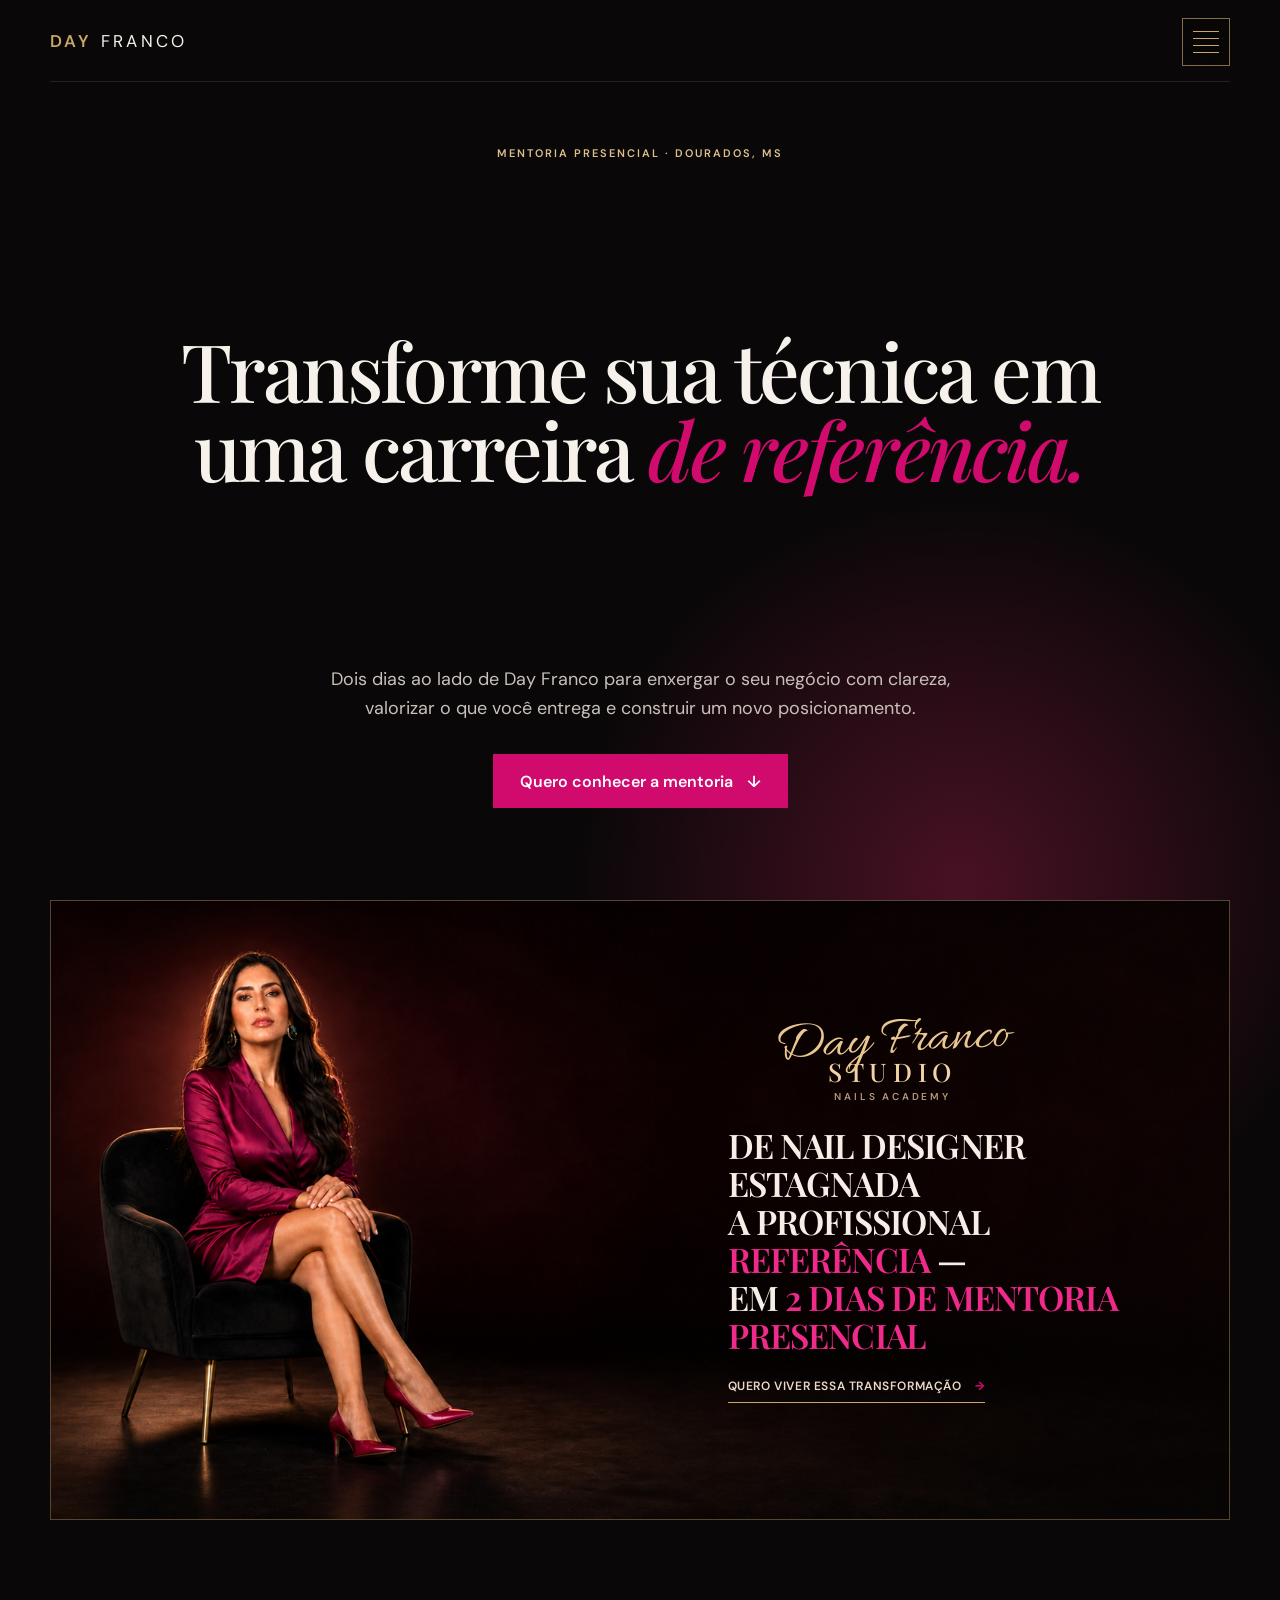
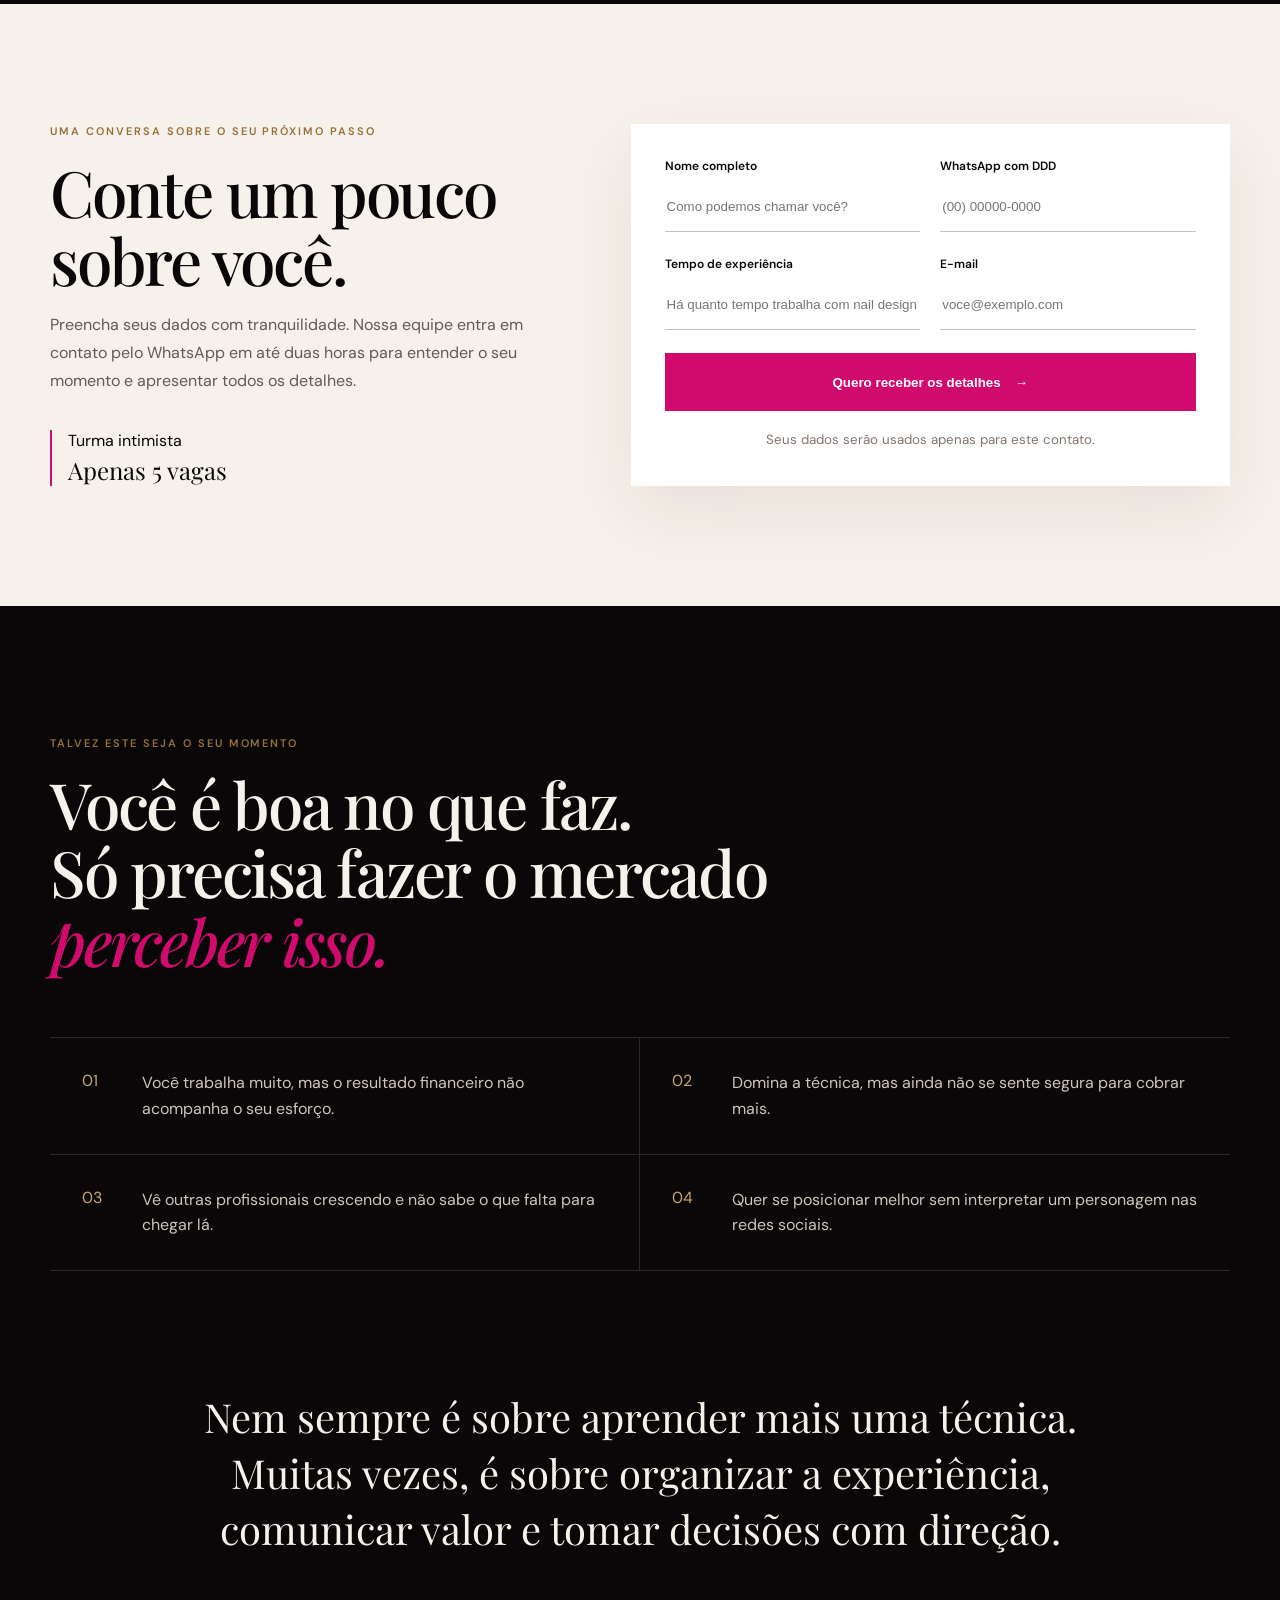
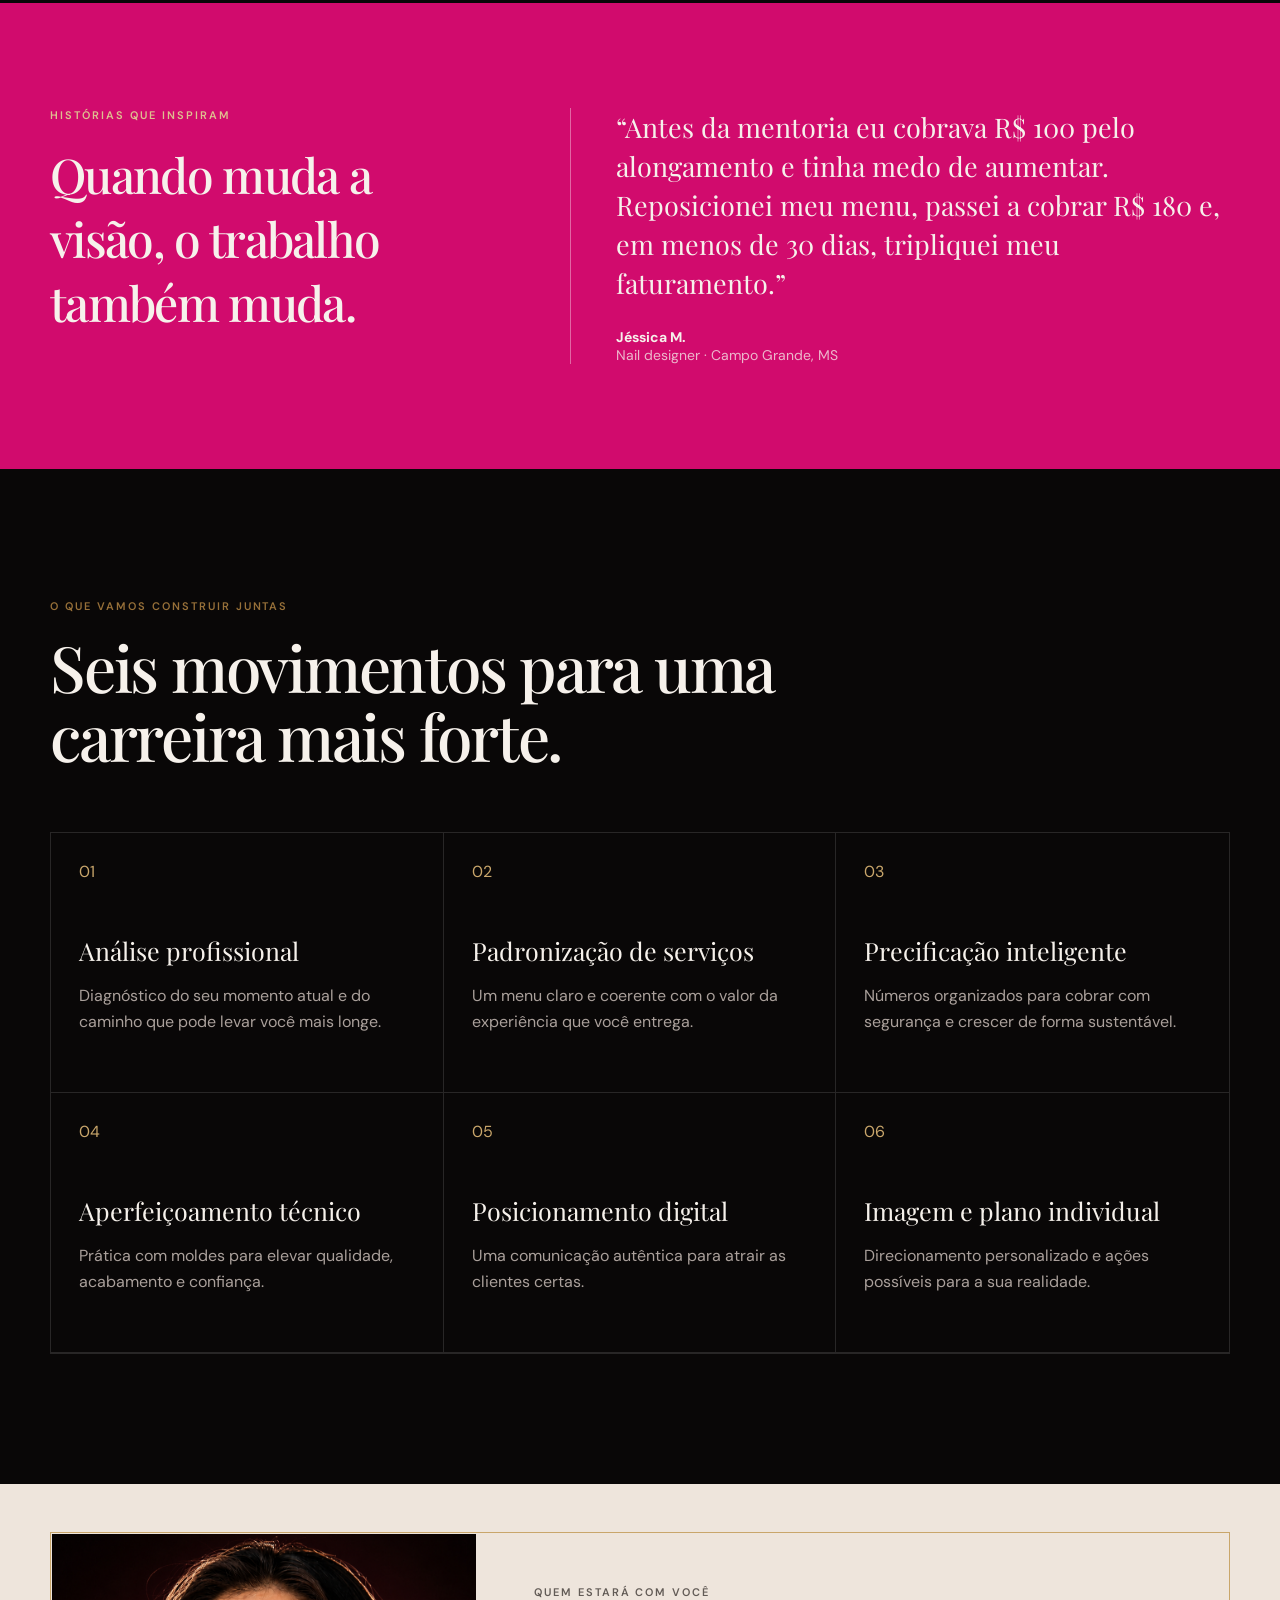
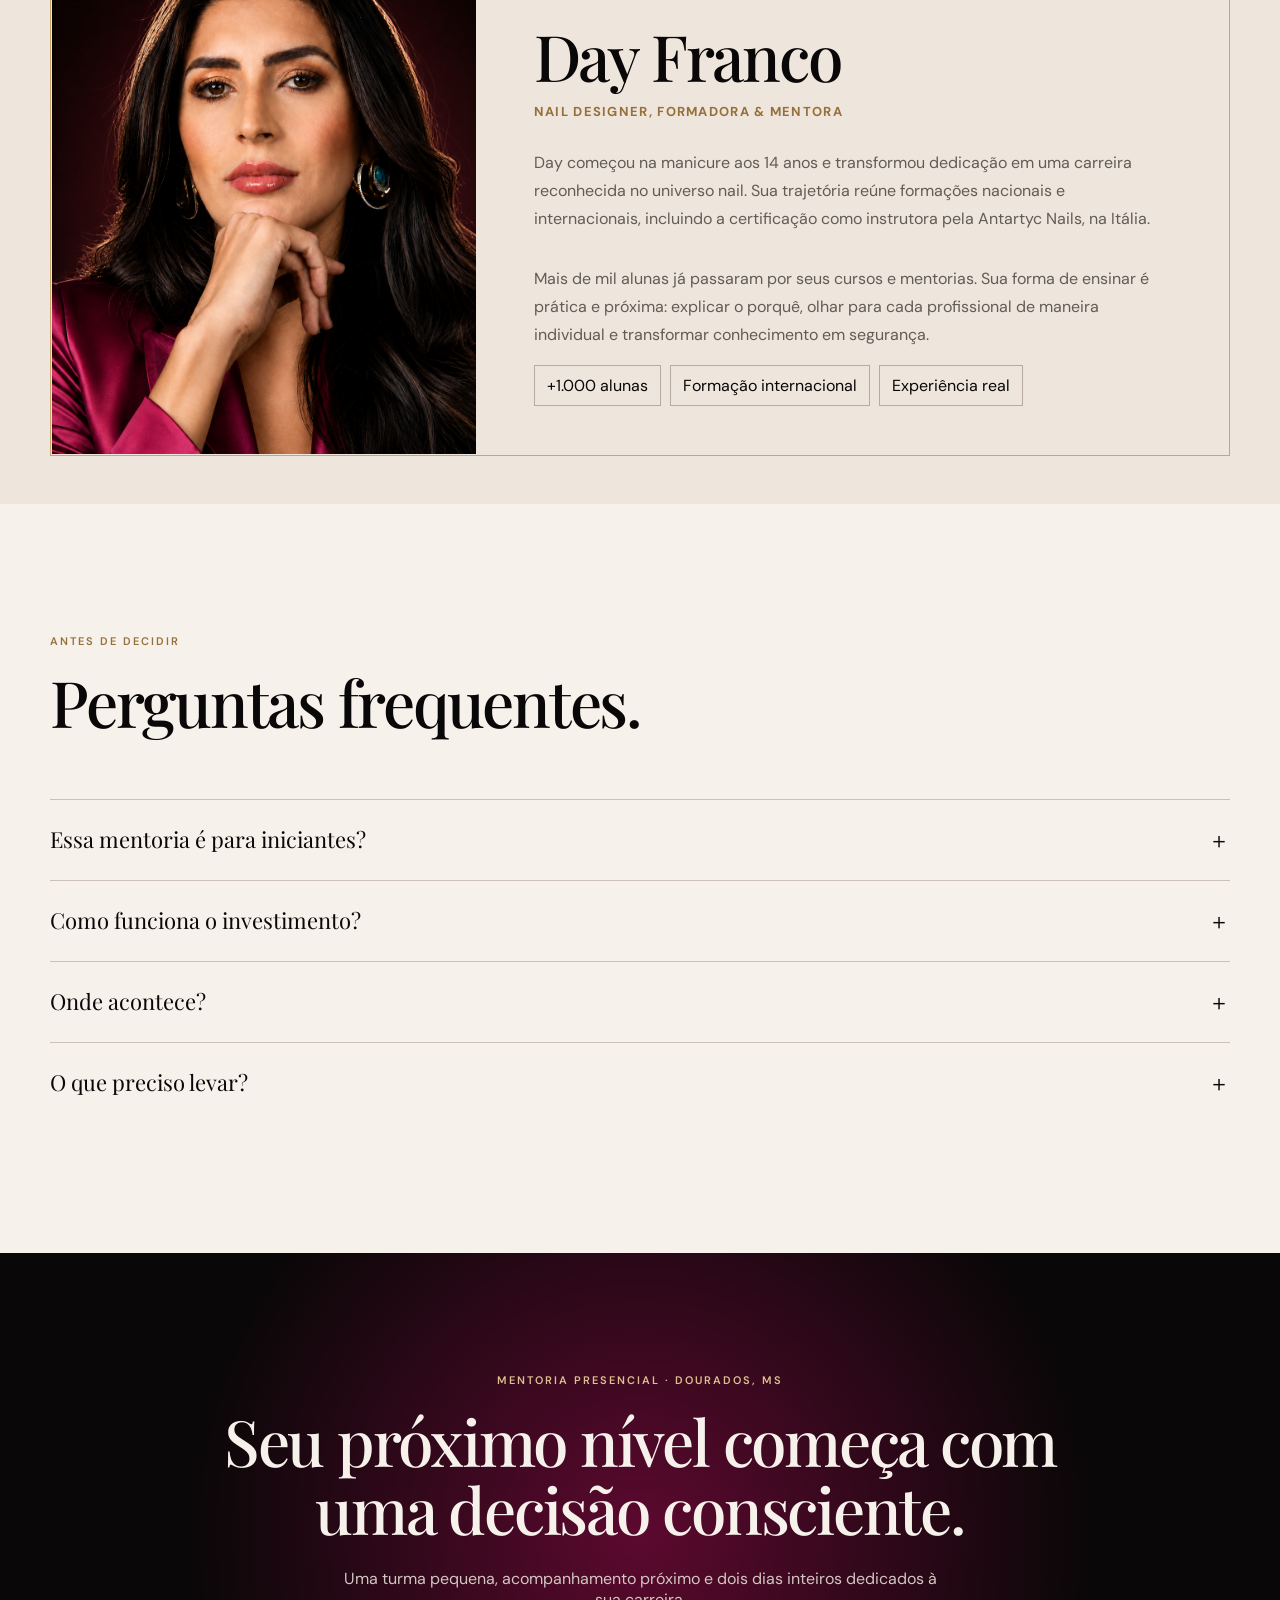
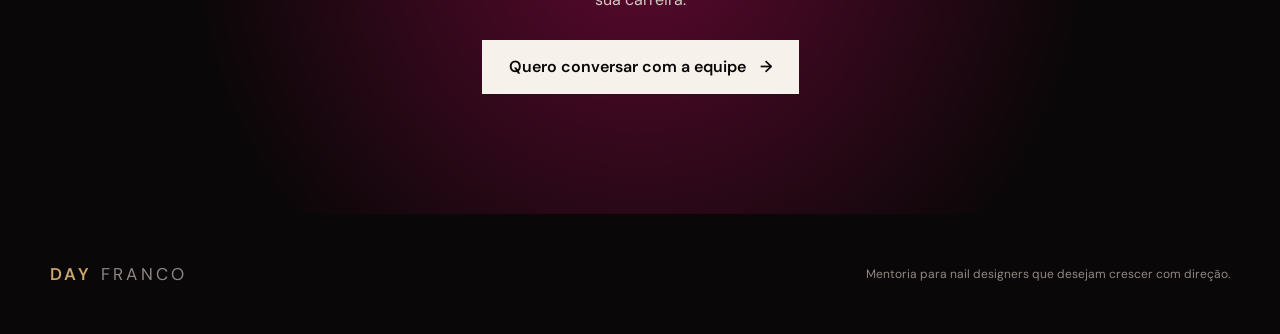
==== dayfranco/index.html @ e40e0923 "fix: load campaign portrait without image flash" ====
<!doctype html><html lang="pt-BR"><head><meta charset="utf-8"><meta name="viewport" content="width=device-width,initial-scale=1"><title>Mentoria Day Franco — Nail Designer de Referência</title><meta name="description" content="Mentoria presencial para nail designers que desejam transformar técnica em posicionamento, valor e crescimento."><link rel="preload" as="image" href="/dayfranco/hero-seated-day-franco-v2.png"><link rel="stylesheet" href="/dayfranco/styles.css"><link rel="stylesheet" href="/dayfranco/mentor-frame.css"><link rel="stylesheet" href="/dayfranco/menu.css"><link rel="stylesheet" href="/dayfranco/campaign-hero.css"><script defer src="/dayfranco/campaign-hero.js"></script><script defer src="/dayfranco/menu.js"></script></head><body><main>
<section class="hero" id="inicio"><nav class="nav shell"><a class="brand" href="#inicio"><span>DAY</span> FRANCO</a><a href="#mentoria">A mentoria</a></nav><div class="heroCopy shell"><p class="eyebrow">Mentoria presencial · Dourados, MS</p><h1>Transforme sua técnica em uma carreira <em>de referência.</em></h1><p class="lead">Dois dias ao lado de Day Franco para enxergar o seu negócio com clareza, valorizar o que você entrega e construir um novo posicionamento.</p><a class="button" href="#inscricao">Quero conhecer a mentoria <span>↓</span></a></div><figure class="heroPhoto shell"><img src="/dayfranco/hero-seated-day-franco-v2.png" alt="Day Franco sentada em uma poltrona, com pernas cruzadas e mãos sobre o joelho"><figcaption><strong>Day Franco</strong><span>Nail Designer · Formadora · Mentora</span></figcaption></figure></section>
<section class="application" id="inscricao"><div class="shell applicationGrid"><div><p class="eyebrow left gold">Uma conversa sobre o seu próximo passo</p><h2>Conte um pouco sobre você.</h2><p>Preencha seus dados com tranquilidade. Nossa equipe entra em contato pelo WhatsApp em até duas horas para entender o seu momento e apresentar todos os detalhes.</p><aside><span>Turma intimista</span><strong>Apenas 5 vagas</strong></aside></div><form><label>Nome completo<input name="nome" placeholder="Como podemos chamar você?"></label><label>WhatsApp com DDD<input name="telefone" placeholder="(00) 00000-0000"></label><label>Tempo de experiência<input name="experiencia" placeholder="Há quanto tempo trabalha com nail design?"></label><label>E-mail<input type="email" name="email" placeholder="voce@exemplo.com"></label><button class="button" type="button">Quero receber os detalhes <span>→</span></button><small>Seus dados serão usados apenas para este contato.</small></form></div></section>
<section class="recognition shell" id="mentoria"><header class="sectionTitle"><p class="eyebrow left gold">Talvez este seja o seu momento</p><h2>Você é boa no que faz.<br>Só precisa fazer o mercado <em>perceber isso.</em></h2></header><div class="signs"><article><span>01</span><p>Você trabalha muito, mas o resultado financeiro não acompanha o seu esforço.</p></article><article><span>02</span><p>Domina a técnica, mas ainda não se sente segura para cobrar mais.</p></article><article><span>03</span><p>Vê outras profissionais crescendo e não sabe o que falta para chegar lá.</p></article><article><span>04</span><p>Quer se posicionar melhor sem interpretar um personagem nas redes sociais.</p></article></div><p class="statement">Nem sempre é sobre aprender mais uma técnica. Muitas vezes, é sobre organizar a experiência, comunicar valor e tomar decisões com direção.</p></section>
<section class="testimonial"><div class="shell quoteGrid"><header><p class="eyebrow left">Histórias que inspiram</p><h2>Quando muda a visão, o trabalho também muda.</h2></header><blockquote>“Antes da mentoria eu cobrava R$ 100 pelo alongamento e tinha medo de aumentar. Reposicionei meu menu, passei a cobrar R$ 180 e, em menos de 30 dias, tripliquei meu faturamento.”<footer><strong>Jéssica M.</strong><span>Nail designer · Campo Grande, MS</span></footer></blockquote></div></section>
<section class="program shell"><header class="sectionTitle"><p class="eyebrow left gold">O que vamos construir juntas</p><h2>Seis movimentos para uma carreira mais forte.</h2></header><div class="modules"><article><span>01</span><h3>Análise profissional</h3><p>Diagnóstico do seu momento atual e do caminho que pode levar você mais longe.</p></article><article><span>02</span><h3>Padronização de serviços</h3><p>Um menu claro e coerente com o valor da experiência que você entrega.</p></article><article><span>03</span><h3>Precificação inteligente</h3><p>Números organizados para cobrar com segurança e crescer de forma sustentável.</p></article><article><span>04</span><h3>Aperfeiçoamento técnico</h3><p>Prática com moldes para elevar qualidade, acabamento e confiança.</p></article><article><span>05</span><h3>Posicionamento digital</h3><p>Uma comunicação autêntica para atrair as clientes certas.</p></article><article><span>06</span><h3>Imagem e plano individual</h3><p>Direcionamento personalizado e ações possíveis para a sua realidade.</p></article></div></section>
<section class="mentor"><div class="shell mentorGrid"><div class="mentorPhoto"><img src="/dayfranco/DayFranco.png" alt="Retrato de Day Franco"></div><div><p class="eyebrow left gold">Quem estará com você</p><h2>Day Franco</h2><h3>Nail Designer, Formadora &amp; Mentora</h3><p>Day começou na manicure aos 14 anos e transformou dedicação em uma carreira reconhecida no universo nail. Sua trajetória reúne formações nacionais e internacionais, incluindo a certificação como instrutora pela Antartyc Nails, na Itália.</p><p>Mais de mil alunas já passaram por seus cursos e mentorias. Sua forma de ensinar é prática e próxima: explicar o porquê, olhar para cada profissional de maneira individual e transformar conhecimento em segurança.</p><div class="badges"><span>+1.000 alunas</span><span>Formação internacional</span><span>Experiência real</span></div></div></div></section>
<section class="faq shell"><header class="sectionTitle"><p class="eyebrow left gold">Antes de decidir</p><h2>Perguntas frequentes.</h2></header><details><summary>Essa mentoria é para iniciantes?<span>＋</span></summary><p>Foi criada para nail designers que já atuam há pelo menos um ano e desejam evoluir em posicionamento, valor percebido e crescimento.</p></details><details><summary>Como funciona o investimento?<span>＋</span></summary><p>O investimento é de R$ 2.500, com possibilidade de parcelamento em até 6 vezes. Nossa equipe apresenta as opções pelo WhatsApp.</p></details><details><summary>Onde acontece?<span>＋</span></summary><p>A mentoria é 100% presencial, em Dourados, Mato Grosso do Sul. O endereço completo é enviado após a confirmação.</p></details><details><summary>O que preciso levar?<span>＋</span></summary><p>Seu kit de trabalho e disposição para aprender. Os materiais de demonstração e o conteúdo ficam por conta da Day.</p></details></section>
<section class="finalCta"><div class="shell"><p class="eyebrow">Mentoria presencial · Dourados, MS</p><h2>Seu próximo nível começa com uma decisão consciente.</h2><p>Uma turma pequena, acompanhamento próximo e dois dias inteiros dedicados à sua carreira.</p><a class="button light" href="#inscricao">Quero conversar com a equipe <span>→</span></a></div></section><footer class="footer shell"><a class="brand" href="#inicio"><span>DAY</span> FRANCO</a><p>Mentoria para nail designers que desejam crescer com direção.</p></footer>
</main></body></html>
---- dayfranco/styles.css ----
@import url('https://fonts.googleapis.com/css2?family=DM+Sans:wght@300;400;500;600&family=Playfair+Display:ital,wght@0,500;0,600;1,500&display=swap');
:root{--ink:#090707;--paper:#f6f1eb;--cream:#eee5dc;--gold:#c9a66b;--pink:#d10b6d}*{box-sizing:border-box}html{scroll-behavior:smooth}body{margin:0;background:var(--ink);color:var(--paper);font-family:'DM Sans',sans-serif}a{color:inherit;text-decoration:none}.shell{width:min(1180px,calc(100% - 48px));margin:auto}.nav{height:82px;display:flex;align-items:center;justify-content:space-between;border-bottom:1px solid #ffffff1c;font-size:13px}.brand{font-size:17px;letter-spacing:.19em}.brand span{color:var(--gold);font-weight:600}.hero{min-height:100vh;background:radial-gradient(circle at 75% 55%,#481124,transparent 30%),var(--ink);overflow:hidden}.heroCopy{padding:80px 0 48px;text-align:center}.eyebrow{margin:0 0 20px;color:#dec08f;text-align:center;font-size:11px;font-weight:600;letter-spacing:.18em;text-transform:uppercase}.left{text-align:left}.gold{color:#977039}h1,h2{font-family:'Playfair Display',serif;font-weight:500;letter-spacing:-.035em;margin:0}h1{font-size:clamp(48px,6.3vw,86px);line-height:.98;max-width:1000px;margin:auto}h1 em,h2 em{color:var(--pink)}.lead{max-width:680px;margin:26px auto 30px;color:#c9c0bb;font-size:18px;line-height:1.65}.button{display:inline-flex;align-items:center;justify-content:center;gap:14px;min-height:54px;padding:0 27px;border:0;background:var(--pink);color:#fff;font-weight:600;cursor:pointer}.heroPhoto{height:min(64vw,740px);max-height:calc(100vh - 100px);min-height:520px;position:relative;overflow:hidden;border:1px solid #c9a66b66}.heroPhoto:after{content:'';position:absolute;inset:0;background:linear-gradient(transparent 65%,#090707d9)}.heroPhoto img{width:100%;height:100%;object-fit:cover;object-position:center 25%}.heroPhoto figcaption{position:absolute;z-index:1;left:34px;bottom:28px;display:flex;flex-direction:column}.heroPhoto strong{font-family:'Playfair Display';font-size:26px}.heroPhoto span{color:#d3c9c3;font-size:13px;margin-top:4px}.application{padding:120px 0;background:var(--paper);color:var(--ink)}.applicationGrid{display:grid;grid-template-columns:.9fr 1.1fr;gap:90px}.application h2,.sectionTitle h2,.mentor h2,.finalCta h2{font-size:clamp(40px,5vw,68px);line-height:1.07}.applicationGrid>div>p:not(.eyebrow),.mentorGrid>div>p{color:#625b56;line-height:1.75}.application aside{margin-top:35px;border-left:2px solid var(--pink);padding-left:16px;display:flex;flex-direction:column}.application aside strong{font:24px 'Playfair Display';margin-top:3px}.application form{background:#fff;padding:34px;display:grid;grid-template-columns:1fr 1fr;gap:20px;box-shadow:0 25px 70px #4b2c1514}.application label{font-size:12px;font-weight:600;display:flex;flex-direction:column;gap:8px}.application input{height:50px;border:0;border-bottom:1px solid #c9beb5;outline:0}.application form .button,.application form small{grid-column:1/-1}.application form small{text-align:center;color:#80756e}.recognition,.program,.faq{padding:130px 0}.sectionTitle{max-width:900px;margin-bottom:62px}.signs{display:grid;grid-template-columns:1fr 1fr;border-top:1px solid #ffffff22}.signs article{display:grid;grid-template-columns:45px 1fr;gap:15px;padding:32px;border-bottom:1px solid #ffffff22}.signs article:nth-child(odd){border-right:1px solid #ffffff22}.signs span{color:var(--gold)}.signs p{margin:0;color:#cfc5bf;line-height:1.6}.statement{max-width:920px;margin:75px auto 0;text-align:center;font:clamp(24px,3.4vw,40px)/1.4 'Playfair Display'}.testimonial{padding:105px 0;background:var(--pink)}.quoteGrid{display:grid;grid-template-columns:.8fr 1.2fr;gap:80px}.quoteGrid h2{font-size:48px}.quoteGrid blockquote{margin:0;padding-left:45px;border-left:1px solid #ffffff60;font:27px/1.45 'Playfair Display'}.quoteGrid footer{display:flex;flex-direction:column;margin-top:25px;font:14px 'DM Sans'}.quoteGrid footer span{opacity:.75}.modules{display:grid;grid-template-columns:repeat(3,1fr);border:1px solid #ffffff20}.modules article{min-height:260px;padding:28px;border-right:1px solid #ffffff20;border-bottom:1px solid #ffffff20}.modules article:nth-child(3n){border-right:0}.modules span{color:var(--gold)}.modules h3{margin:52px 0 12px;font:25px 'Playfair Display'}.modules p{color:#aaa09b;line-height:1.6}.mentor{padding:120px 0;background:var(--cream);color:var(--ink)}.mentorGrid{display:grid;grid-template-columns:.8fr 1.2fr;gap:90px;align-items:center}.mentorPhoto{height:680px;overflow:hidden}.mentorPhoto img{width:100%;height:100%;object-fit:cover;object-position:center 25%}.mentor h3{color:#95703b;text-transform:uppercase;font-size:13px;letter-spacing:.1em}.badges{display:flex;flex-wrap:wrap;gap:9px}.badges span{padding:9px 12px;border:1px solid #b6aaa2}.faq{background:var(--paper);color:var(--ink);max-width:none;width:100%;padding-left:max(24px,calc((100% - 1180px)/2));padding-right:max(24px,calc((100% - 1180px)/2))}.faq details{border-top:1px solid #ccc1b8}.faq summary{padding:24px 0;display:flex;justify-content:space-between;cursor:pointer;list-style:none;font:22px 'Playfair Display'}.faq details p{max-width:750px;color:#625b56;line-height:1.7}.finalCta{padding:120px 0;text-align:center;background:radial-gradient(circle,#5c092f 0,transparent 65%)}.finalCta h2{max-width:850px;margin:auto}.finalCta>div>p:not(.eyebrow){max-width:620px;margin:24px auto 30px;color:#d2c7c1}.light{background:var(--paper);color:var(--ink)}.footer{min-height:120px;display:flex;align-items:center;justify-content:space-between;color:#918782;font-size:12px}
@media(max-width:800px){.shell{width:calc(100% - 30px)}.nav{height:66px}.heroCopy{padding:62px 0 36px}.lead{font-size:16px}.heroPhoto{height:62vh;min-height:430px;max-height:620px}.heroPhoto img{object-position:50% 22%}.application,.recognition,.program,.mentor,.faq{padding:82px 0}.applicationGrid,.quoteGrid,.mentorGrid{grid-template-columns:1fr;gap:48px}.application form{grid-template-columns:1fr;padding:23px}.signs{grid-template-columns:1fr}.signs article:nth-child(odd){border-right:0}.modules{grid-template-columns:1fr}.modules article{border-right:0;min-height:220px}.testimonial{padding:78px 0}.quoteGrid blockquote{padding-left:24px}.mentorPhoto{height:560px}.footer{padding:35px 0;gap:18px;flex-direction:column;text-align:center}}
---- dayfranco/mentor-frame.css ----
.mentor {
  padding: 48px 0;
}

.mentorGrid {
  grid-template-columns: .72fr 1.28fr;
  gap: 0;
  align-items: stretch;
  border: 1px solid var(--gold);
  padding: 1px 0 1px 1px;
}

.mentorGrid > div:last-child {
  display: flex;
  flex-direction: column;
  justify-content: center;
  padding: 46px 58px;
}

.mentorPhoto {
  height: min(520px, calc(100vh - 120px));
  min-height: 460px;
}

@media (max-width: 800px) {
  .mentor {
    padding: 70px 0;
  }

  .mentorGrid {
    grid-template-columns: 1fr;
    gap: 0;
  }

  .mentorGrid > div:last-child {
    padding: 42px 24px;
  }

  .mentorPhoto {
    height: 480px;
    min-height: 0;
  }
}
---- dayfranco/menu.css ----
.nav > a:last-child {
  display: none;
}

.dayMenuButton {
  position: fixed;
  top: 18px;
  right: max(24px, calc((100vw - 1180px) / 2));
  z-index: 1002;
  width: 48px;
  height: 48px;
  padding: 12px 10px;
  display: flex;
  flex-direction: column;
  justify-content: space-between;
  border: 1px solid rgba(201, 166, 107, .65);
  background: rgba(9, 7, 7, .84);
  backdrop-filter: blur(14px);
  cursor: pointer;
}

.dayMenuButton span {
  display: block;
  width: 100%;
  height: 1px;
  background: var(--gold);
  transition: transform .35s ease, opacity .25s ease, width .35s ease;
}

.dayMenuButton[aria-expanded="true"] span:nth-child(1) { transform: translateY(11px) rotate(45deg); }
.dayMenuButton[aria-expanded="true"] span:nth-child(2),
.dayMenuButton[aria-expanded="true"] span:nth-child(3) { opacity: 0; }
.dayMenuButton[aria-expanded="true"] span:nth-child(4) { transform: translateY(-11px) rotate(-45deg); }

.dayMenu {
  position: fixed;
  inset: 0;
  z-index: 1001;
  display: grid;
  grid-template-columns: minmax(280px, .8fr) 1.2fr;
  background: rgba(9, 7, 7, .97);
  color: var(--paper);
  opacity: 0;
  visibility: hidden;
  pointer-events: none;
  transition: opacity .35s ease, visibility .35s ease;
}

.dayMenu.open {
  opacity: 1;
  visibility: visible;
  pointer-events: auto;
}

.dayMenuIntro {
  padding: clamp(90px, 12vh, 150px) 8vw;
  border-right: 1px solid rgba(201, 166, 107, .25);
  display: flex;
  flex-direction: column;
  justify-content: center;
  background: radial-gradient(circle at 30% 70%, rgba(209, 11, 109, .2), transparent 55%);
}

.dayMenuIntro small {
  color: var(--gold);
  letter-spacing: .18em;
  text-transform: uppercase;
}

.dayMenuIntro strong {
  margin-top: 18px;
  font: clamp(36px, 5vw, 70px)/1 'Playfair Display', serif;
  font-weight: 500;
}

.dayMenuLinks {
  margin: 0;
  padding: clamp(92px, 13vh, 150px) 8vw;
  list-style: none;
  display: flex;
  flex-direction: column;
  justify-content: center;
}

.dayMenuLinks a {
  display: grid;
  grid-template-columns: 42px 1fr auto;
  align-items: center;
  gap: 18px;
  padding: 14px 0;
  border-bottom: 1px solid rgba(255, 255, 255, .1);
  color: rgba(246, 241, 235, .7);
  font: clamp(22px, 3vw, 38px) 'Playfair Display', serif;
  transition: color .2s ease, padding-left .2s ease;
}

.dayMenuLinks a:hover,
.dayMenuLinks a:focus-visible { color: white; padding-left: 8px; outline: none; }
.dayMenuLinks small { color: var(--gold); font: 11px 'DM Sans', sans-serif; }
.dayMenuLinks i { color: var(--pink); font: 20px 'DM Sans', sans-serif; }

body.menuOpen { overflow: hidden; }
.hero, .campaignHero, .application, .recognition, .testimonial, .program, .mentor, .faq, .finalCta { scroll-margin-top: 0; }
.recognition .statement { scroll-margin-top: 36px; }

@media (max-height: 760px) and (min-width: 801px) {
  .dayMenuIntro {
    padding: 62px 8vw 28px;
  }

  .dayMenuIntro strong {
    font-size: clamp(38px, 4vw, 54px);
  }

  .dayMenuLinks {
    padding: 64px 8vw 24px;
    justify-content: center;
  }

  .dayMenuLinks a {
    padding: 7px 0;
    font-size: clamp(21px, 2.25vw, 30px);
    line-height: 1.05;
  }
}

@media (max-width: 800px) {
  .dayMenuButton { top: 10px; right: 15px; width: 46px; height: 46px; }
  .dayMenu { grid-template-columns: 1fr; overflow-y: auto; }
  .dayMenuIntro { display: none; }
  .dayMenuLinks { padding: 88px 28px 40px; justify-content: flex-start; }
  .dayMenuLinks a { grid-template-columns: 30px 1fr auto; padding: 15px 0; font-size: 26px; }
}

@media (prefers-reduced-motion: reduce) {
  html { scroll-behavior: auto; }
  .dayMenu, .dayMenuButton span, .dayMenuLinks a { transition: none; }
}
---- dayfranco/campaign-hero.css ----
@import url('https://fonts.googleapis.com/css2?family=Allura&display=swap');

.heroCopy {
  min-height: calc(100svh - 82px);
  padding: 64px 0 92px;
  display: flex;
  flex-direction: column;
  align-items: center;
  justify-content: center;
}

.campaignHero {
  height: min(56vw, calc(100svh - 112px), 620px);
  max-height: none;
  min-height: 500px;
  margin-bottom: 84px;
  background: #0a0506;
}

.campaignHero::after {
  background: linear-gradient(90deg, transparent 0 42%, rgba(9, 7, 7, .05) 55%, rgba(9, 7, 7, .34) 100%);
}

.campaignHero img {
  object-fit: cover;
  object-position: center center;
}

.recognition {
  padding-bottom: 46px;
}

.recognition .statement {
  margin-top: 118px;
}

.campaignHero figcaption {
  inset: 0 0 0 52%;
  padding: clamp(36px, 5vw, 72px);
  display: flex;
  flex-direction: column;
  align-items: flex-start;
  justify-content: center;
  color: var(--paper);
}

.campaignLogo {
  width: min(330px, 100%);
  margin-bottom: 24px;
  display: flex;
  flex-direction: column;
  align-items: center;
  color: #e7bf83;
  line-height: 1;
}

.campaignLogo span {
  margin: 0 0 -8px;
  color: #e9c791;
  font: clamp(42px, 4.3vw, 66px)/.9 'Allura', cursive;
  transform: rotate(-3deg);
}

.campaignLogo strong {
  color: #f0d3a6;
  font: 500 clamp(20px, 2vw, 30px)/1 'Playfair Display', serif;
  letter-spacing: .22em;
}

.campaignLogo small {
  margin-top: 7px;
  color: rgba(238, 210, 166, .72);
  font: 600 10px/1 'DM Sans', sans-serif;
  letter-spacing: .28em;
}

.campaignHero figcaption p {
  margin: 0;
  max-width: 520px;
  color: #f7eee7;
  font: 600 clamp(23px, 2.65vw, 37px)/1.12 'Playfair Display', serif;
  letter-spacing: -.025em;
  text-transform: uppercase;
}

.campaignHero figcaption p em {
  color: #ef2a8a;
  font-style: normal;
}

.campaignHero figcaption > a {
  margin-top: 24px;
  padding-bottom: 8px;
  border-bottom: 1px solid var(--gold);
  color: #ead9cb;
  font-size: 12px;
  font-weight: 600;
  letter-spacing: .05em;
  text-transform: uppercase;
}

.campaignHero figcaption > a b { color: var(--pink); margin-left: 10px; }

@media (max-width: 800px) {
  .heroCopy {
    min-height: calc(100svh - 66px);
    padding: 52px 0 74px;
  }

  .campaignHero {
    height: auto;
    min-height: 760px;
    margin-bottom: 52px;
    display: flex;
    flex-direction: column;
  }

  .campaignHero::after {
    background: linear-gradient(180deg, transparent 0 48%, rgba(9, 7, 7, .2) 58%, #090707 75%);
  }

  .campaignHero img {
    height: 500px;
    flex: 0 0 500px;
    object-fit: cover;
    object-position: 35% center;
  }

  .campaignHero figcaption {
    position: relative;
    inset: auto;
    z-index: 2;
    padding: 32px 24px 42px;
    align-items: center;
    text-align: center;
    background: #090707;
  }

  .campaignLogo { margin-bottom: 25px; }
  .campaignLogo span { font-size: 58px; }
  .campaignLogo strong { font-size: 25px; }
  .campaignHero figcaption p { font-size: clamp(24px, 8vw, 34px); }
  .campaignHero figcaption > a { margin-top: 28px; }

  .recognition {
    padding-bottom: 42px;
  }

  .recognition .statement {
    margin-top: 72px;
  }
}
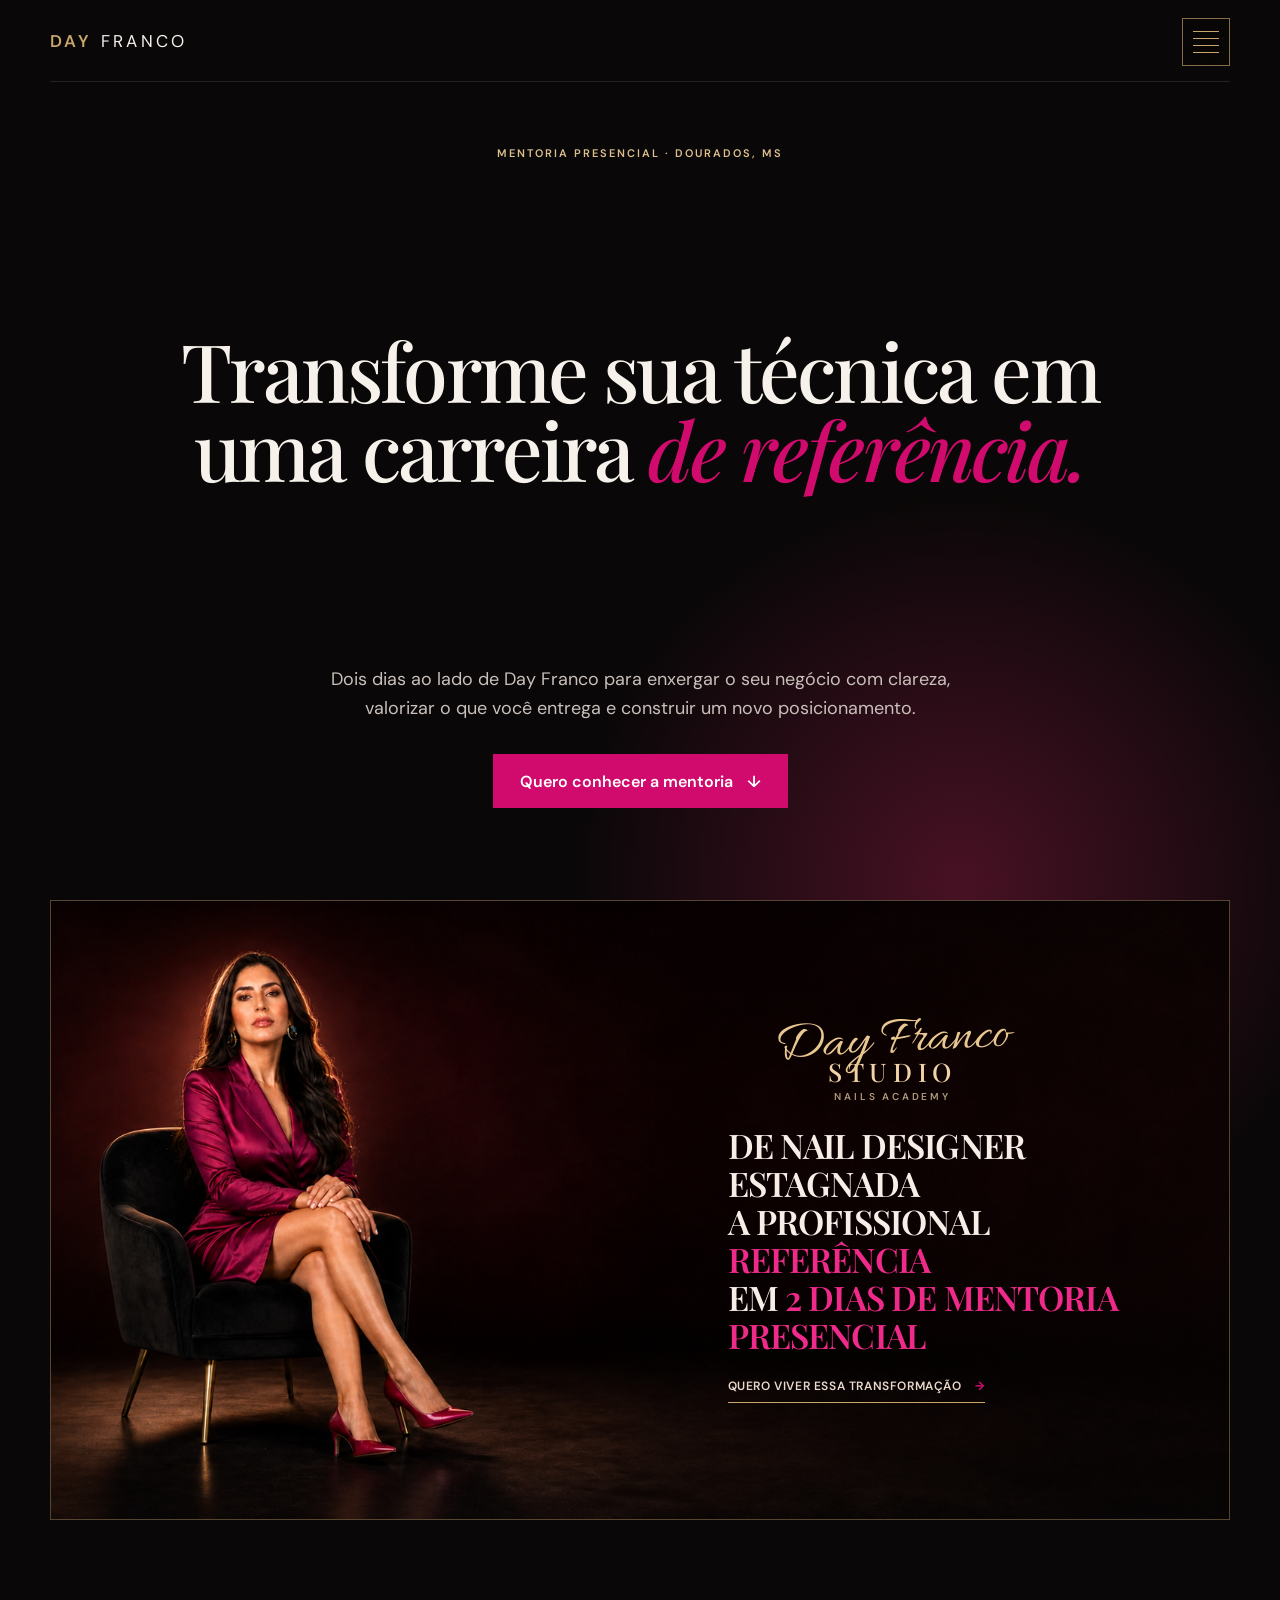
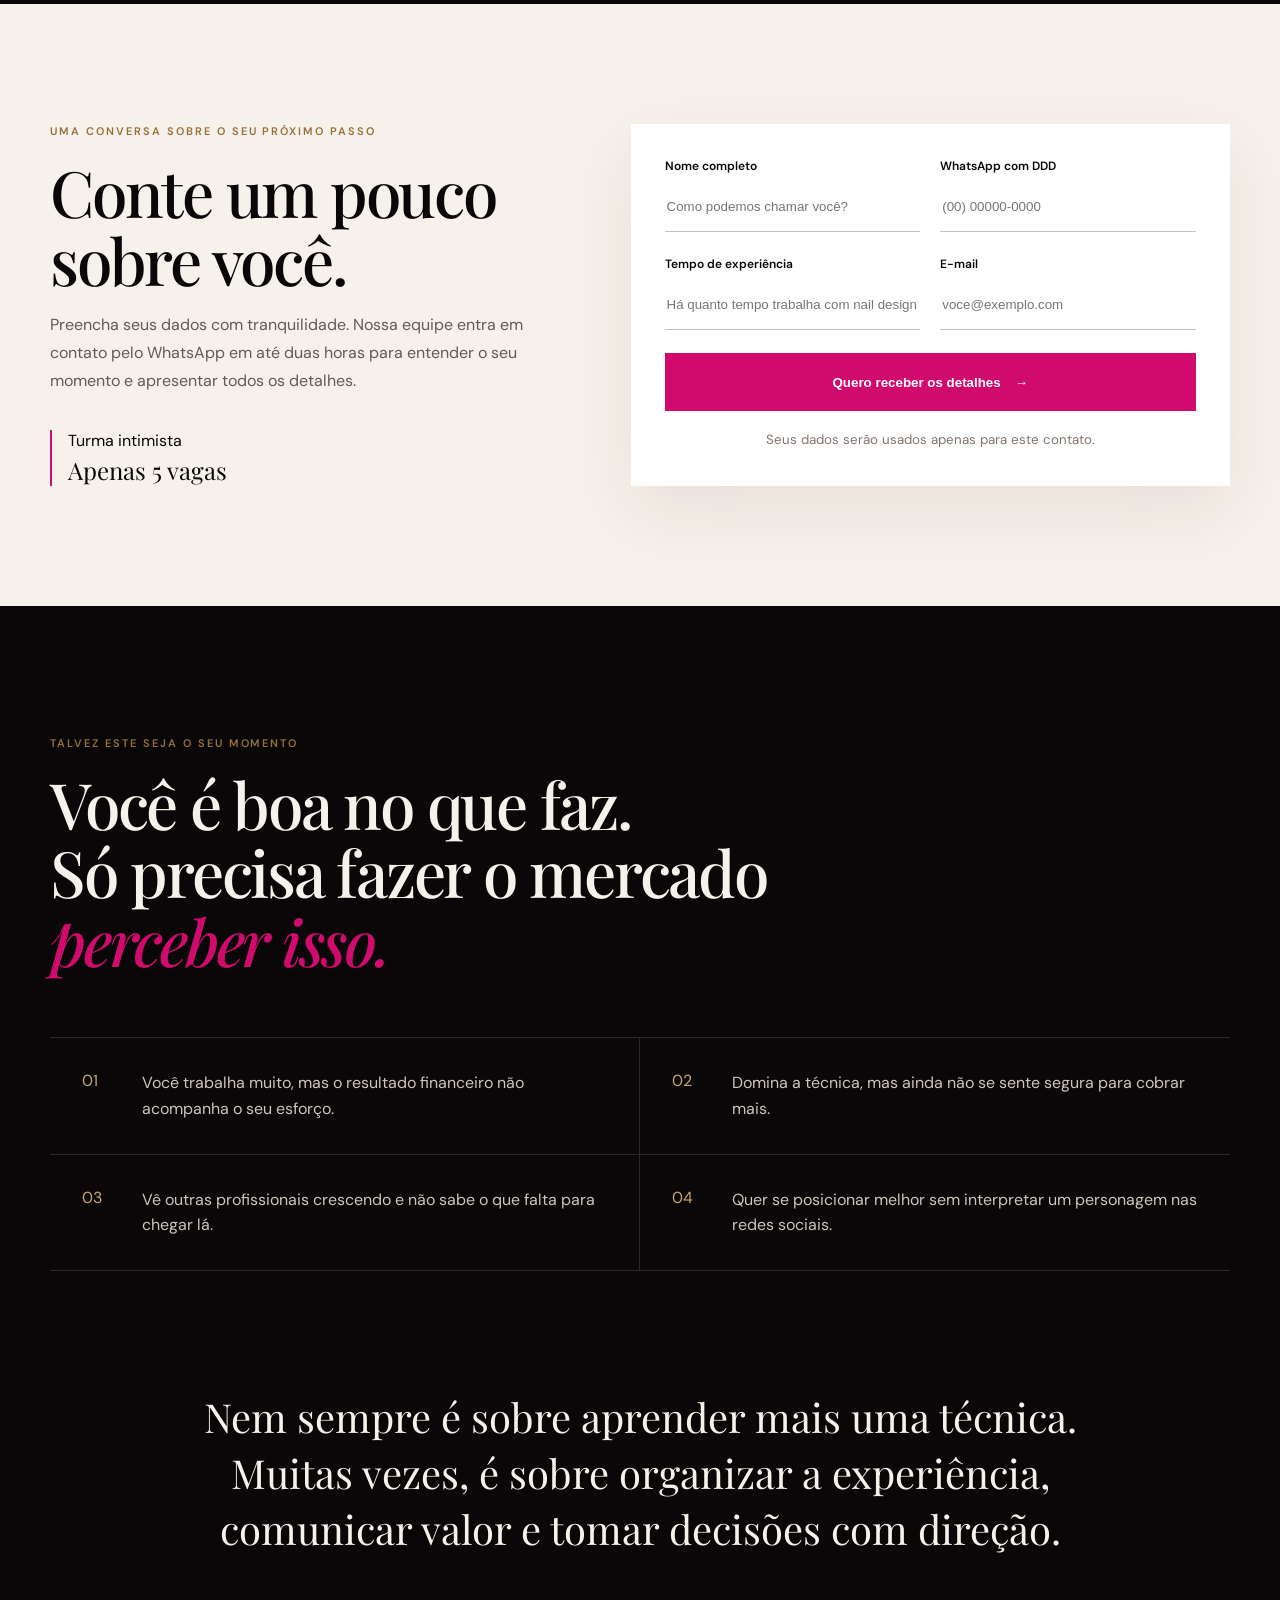
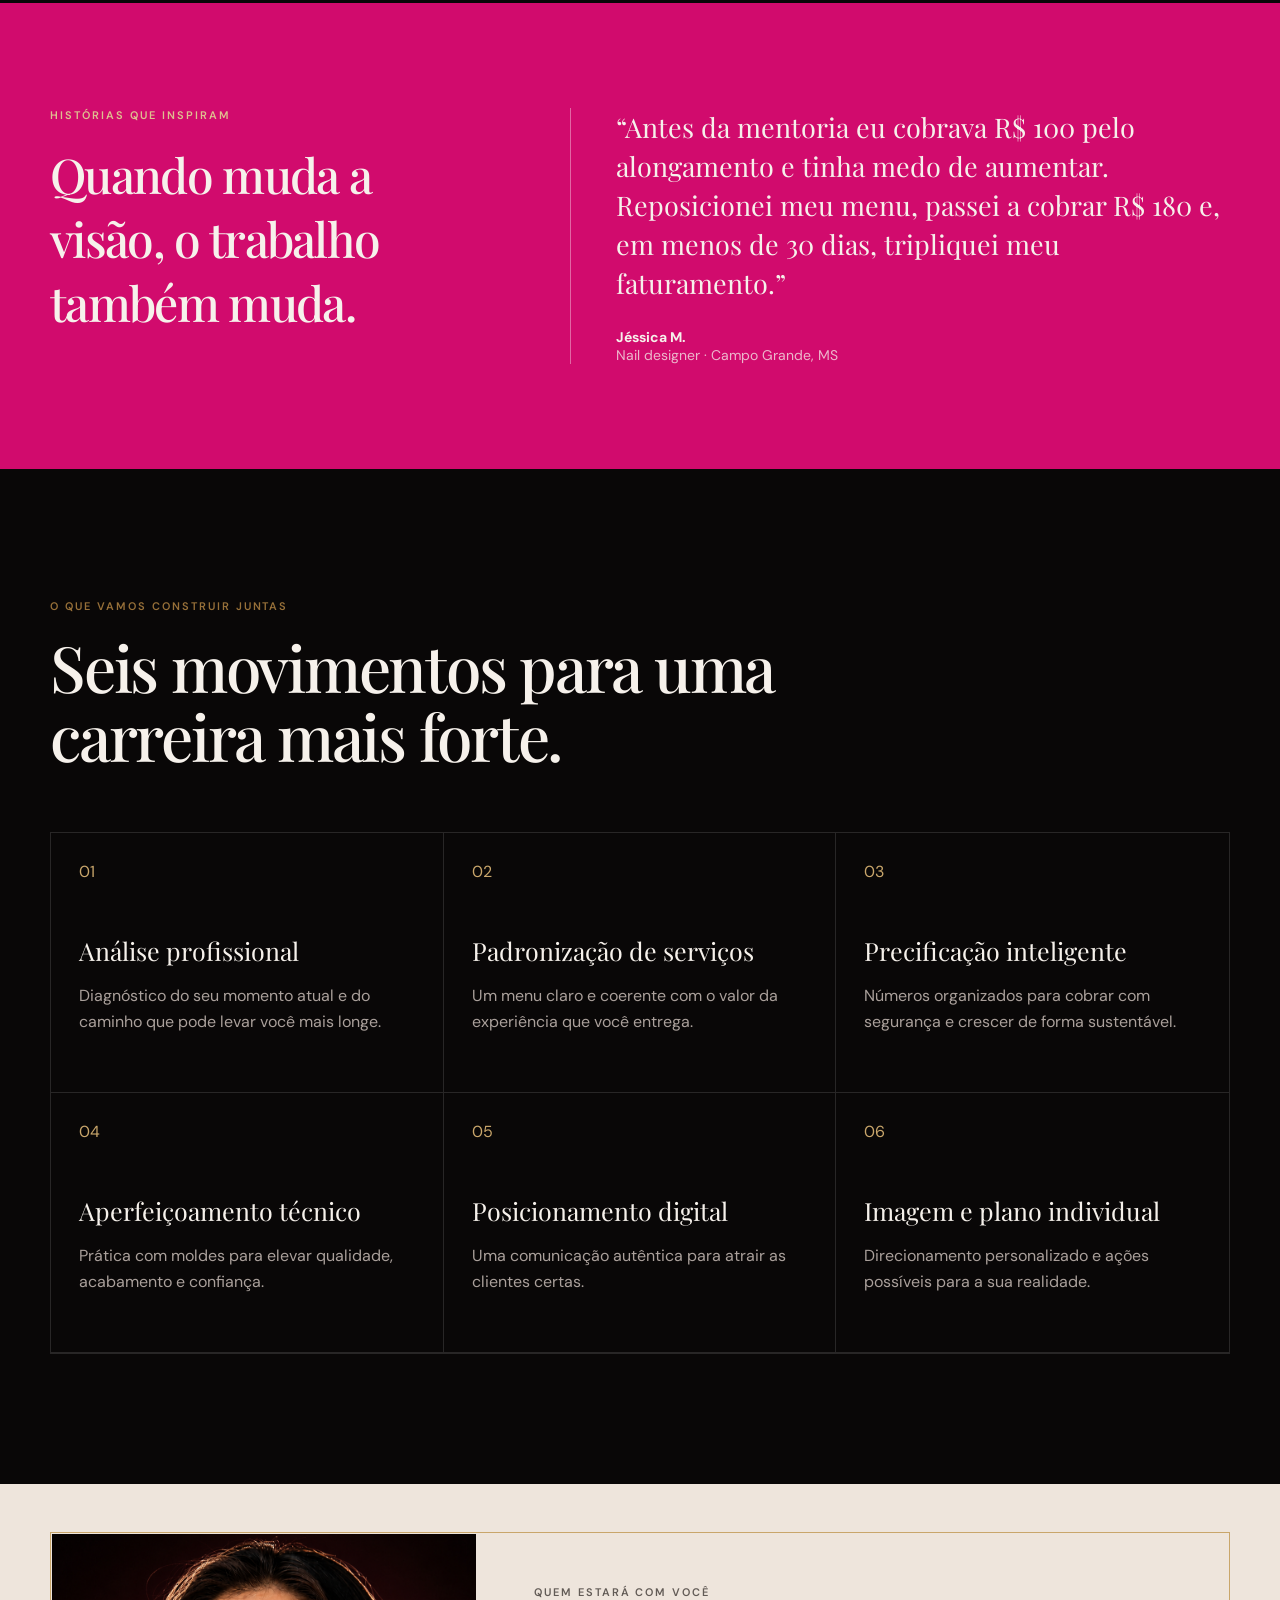
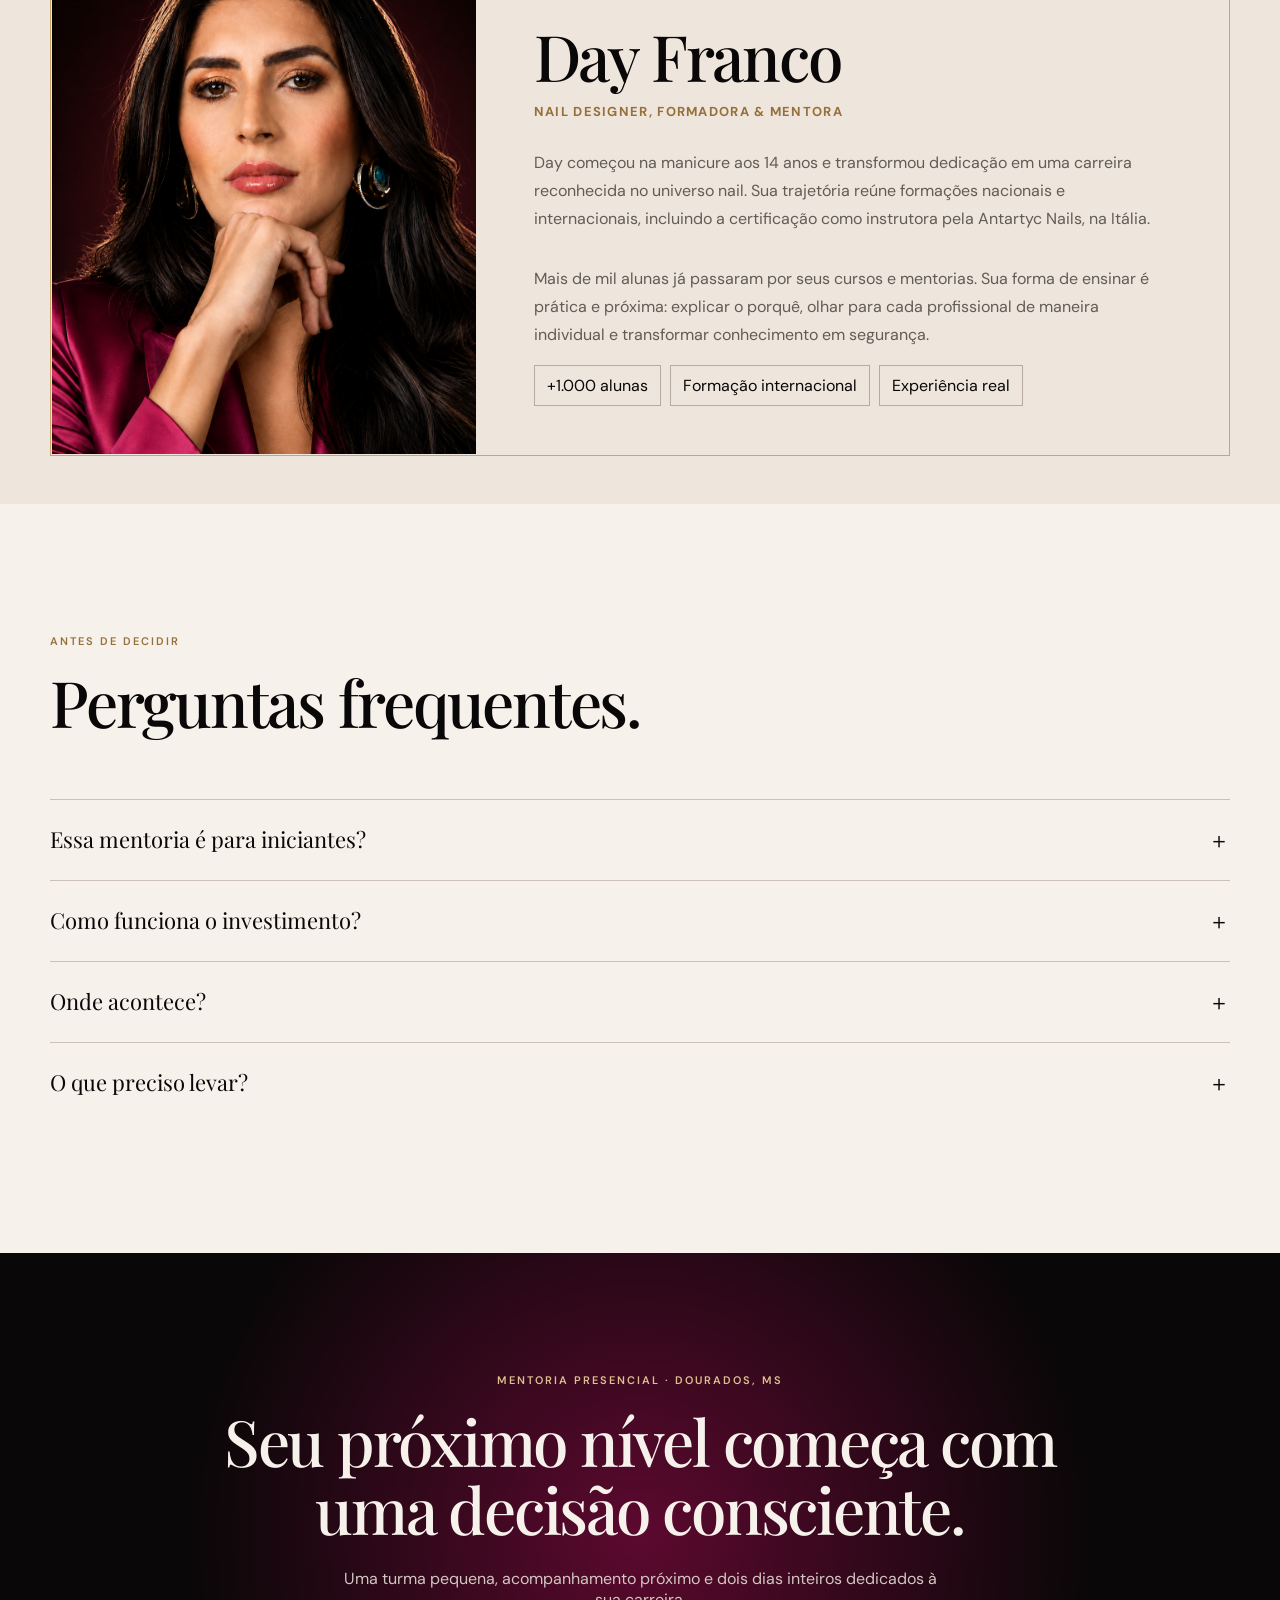
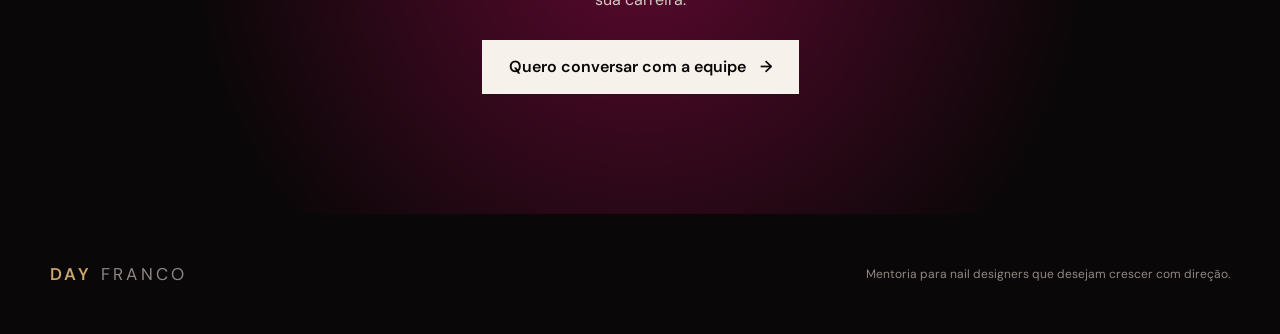
==== commit 81792494: "feat: open navigation on hover" ====
--- a/dayfranco/index.html
+++ b/dayfranco/index.html
@@ -1,4 +1,4 @@
-<!doctype html><html lang="pt-BR"><head><meta charset="utf-8"><meta name="viewport" content="width=device-width,initial-scale=1"><title>Mentoria Day Franco — Nail Designer de Referência</title><meta name="description" content="Mentoria presencial para nail designers que desejam transformar técnica em posicionamento, valor e crescimento."><link rel="preload" as="image" href="/dayfranco/hero-seated-day-franco-v2.png"><link rel="stylesheet" href="/dayfranco/styles.css"><link rel="stylesheet" href="/dayfranco/mentor-frame.css"><link rel="stylesheet" href="/dayfranco/menu.css"><link rel="stylesheet" href="/dayfranco/campaign-hero.css"><script defer src="/dayfranco/campaign-hero.js"></script><script defer src="/dayfranco/menu.js"></script></head><body><main>
+<!doctype html><html lang="pt-BR"><head><meta charset="utf-8"><meta name="viewport" content="width=device-width,initial-scale=1"><title>Mentoria Day Franco | Nail Designer de Referência</title><meta name="description" content="Mentoria presencial para nail designers que desejam transformar técnica em posicionamento, valor e crescimento."><link rel="preload" as="image" href="/dayfranco/hero-seated-day-franco-v2.png"><link rel="stylesheet" href="/dayfranco/styles.css"><link rel="stylesheet" href="/dayfranco/mentor-frame.css"><link rel="stylesheet" href="/dayfranco/menu.css"><link rel="stylesheet" href="/dayfranco/campaign-hero.css"><script defer src="/dayfranco/campaign-hero.js"></script><script defer src="/dayfranco/menu.js"></script></head><body><main>
 <section class="hero" id="inicio"><nav class="nav shell"><a class="brand" href="#inicio"><span>DAY</span> FRANCO</a><a href="#mentoria">A mentoria</a></nav><div class="heroCopy shell"><p class="eyebrow">Mentoria presencial · Dourados, MS</p><h1>Transforme sua técnica em uma carreira <em>de referência.</em></h1><p class="lead">Dois dias ao lado de Day Franco para enxergar o seu negócio com clareza, valorizar o que você entrega e construir um novo posicionamento.</p><a class="button" href="#inscricao">Quero conhecer a mentoria <span>↓</span></a></div><figure class="heroPhoto shell"><img src="/dayfranco/hero-seated-day-franco-v2.png" alt="Day Franco sentada em uma poltrona, com pernas cruzadas e mãos sobre o joelho"><figcaption><strong>Day Franco</strong><span>Nail Designer · Formadora · Mentora</span></figcaption></figure></section>
 <section class="application" id="inscricao"><div class="shell applicationGrid"><div><p class="eyebrow left gold">Uma conversa sobre o seu próximo passo</p><h2>Conte um pouco sobre você.</h2><p>Preencha seus dados com tranquilidade. Nossa equipe entra em contato pelo WhatsApp em até duas horas para entender o seu momento e apresentar todos os detalhes.</p><aside><span>Turma intimista</span><strong>Apenas 5 vagas</strong></aside></div><form><label>Nome completo<input name="nome" placeholder="Como podemos chamar você?"></label><label>WhatsApp com DDD<input name="telefone" placeholder="(00) 00000-0000"></label><label>Tempo de experiência<input name="experiencia" placeholder="Há quanto tempo trabalha com nail design?"></label><label>E-mail<input type="email" name="email" placeholder="voce@exemplo.com"></label><button class="button" type="button">Quero receber os detalhes <span>→</span></button><small>Seus dados serão usados apenas para este contato.</small></form></div></section>
 <section class="recognition shell" id="mentoria"><header class="sectionTitle"><p class="eyebrow left gold">Talvez este seja o seu momento</p><h2>Você é boa no que faz.<br>Só precisa fazer o mercado <em>perceber isso.</em></h2></header><div class="signs"><article><span>01</span><p>Você trabalha muito, mas o resultado financeiro não acompanha o seu esforço.</p></article><article><span>02</span><p>Domina a técnica, mas ainda não se sente segura para cobrar mais.</p></article><article><span>03</span><p>Vê outras profissionais crescendo e não sabe o que falta para chegar lá.</p></article><article><span>04</span><p>Quer se posicionar melhor sem interpretar um personagem nas redes sociais.</p></article></div><p class="statement">Nem sempre é sobre aprender mais uma técnica. Muitas vezes, é sobre organizar a experiência, comunicar valor e tomar decisões com direção.</p></section>
--- a/dayfranco/campaign-hero.css
+++ b/dayfranco/campaign-hero.css
@@ -101,6 +101,61 @@
 
 .campaignHero figcaption > a b { color: var(--pink); margin-left: 10px; }
 
+@media (min-width: 801px) and (max-height: 760px) {
+  .program {
+    min-height: 100svh;
+    padding-top: 44px;
+    padding-bottom: 32px;
+  }
+
+  .program .sectionTitle {
+    margin-bottom: 24px;
+  }
+
+  .program .sectionTitle .eyebrow {
+    margin-bottom: 12px;
+  }
+
+  .program .sectionTitle h2 {
+    font-size: clamp(40px, 4vw, 54px);
+    line-height: 1;
+  }
+
+  .program .modules article {
+    min-height: 190px;
+    padding: 24px;
+  }
+
+  .program .modules h3 {
+    margin: 30px 0 8px;
+    font-size: 21px;
+  }
+
+  .program .modules p {
+    margin: 0;
+    font-size: 14px;
+    line-height: 1.45;
+  }
+
+  .faq {
+    min-height: 100svh;
+    padding-top: 52px;
+    padding-bottom: 40px;
+  }
+
+  .faq .sectionTitle {
+    margin-bottom: 34px;
+  }
+
+  .faq .sectionTitle .eyebrow {
+    margin-bottom: 12px;
+  }
+
+  .faq summary {
+    padding: 18px 0;
+  }
+}
+
 @media (max-width: 800px) {
   .heroCopy {
     min-height: calc(100svh - 66px);
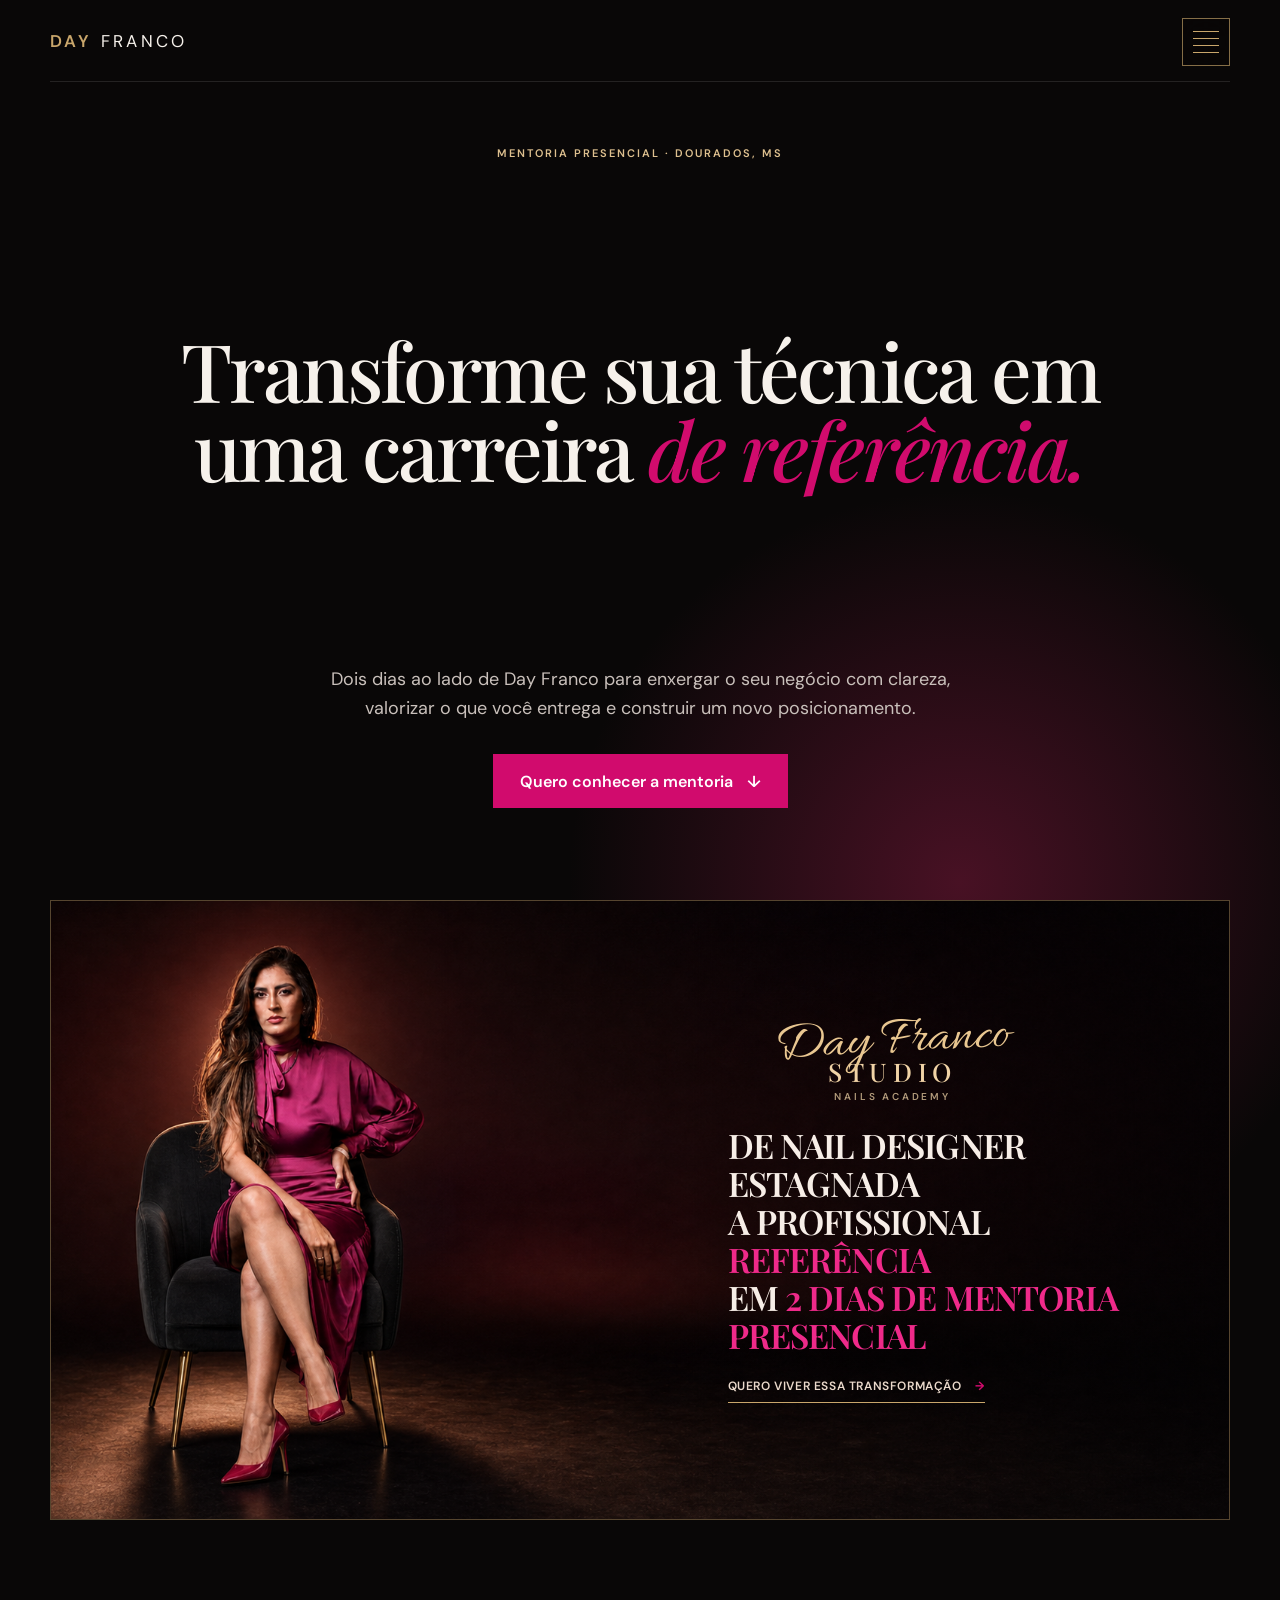
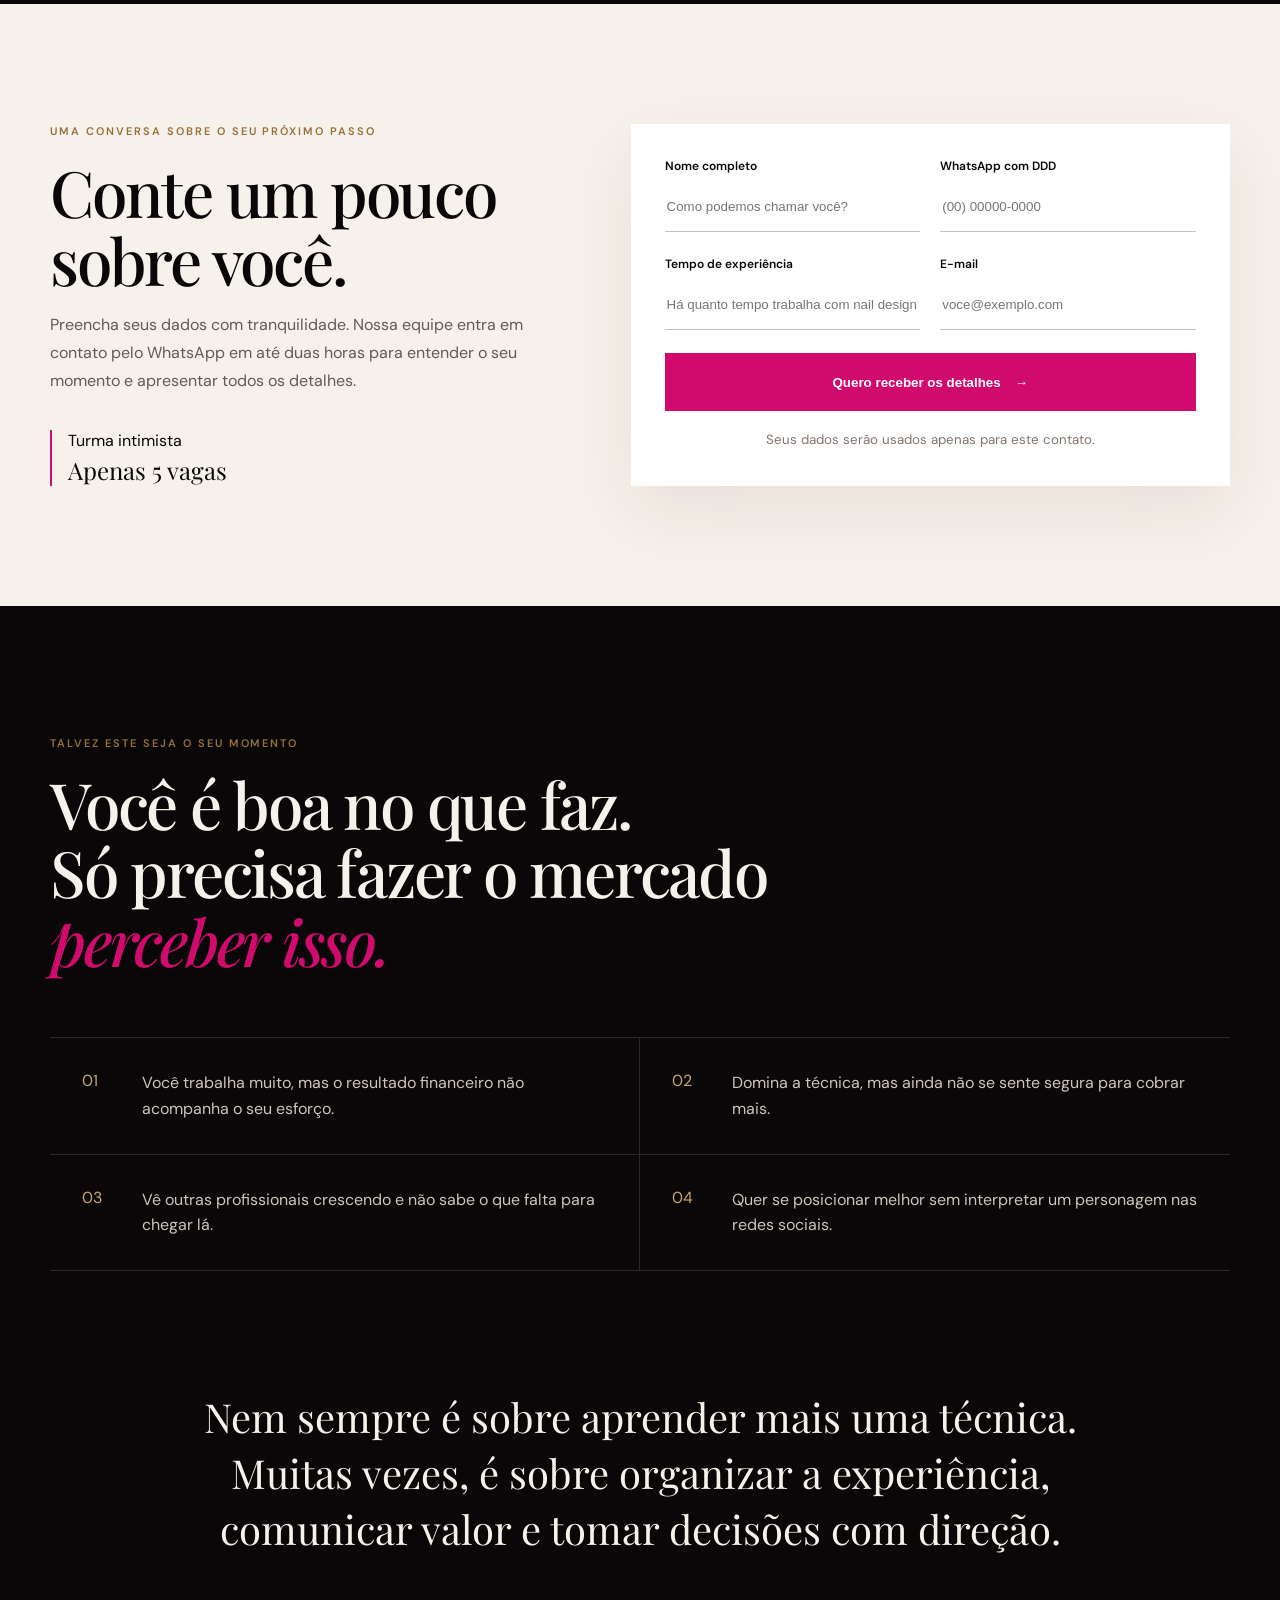
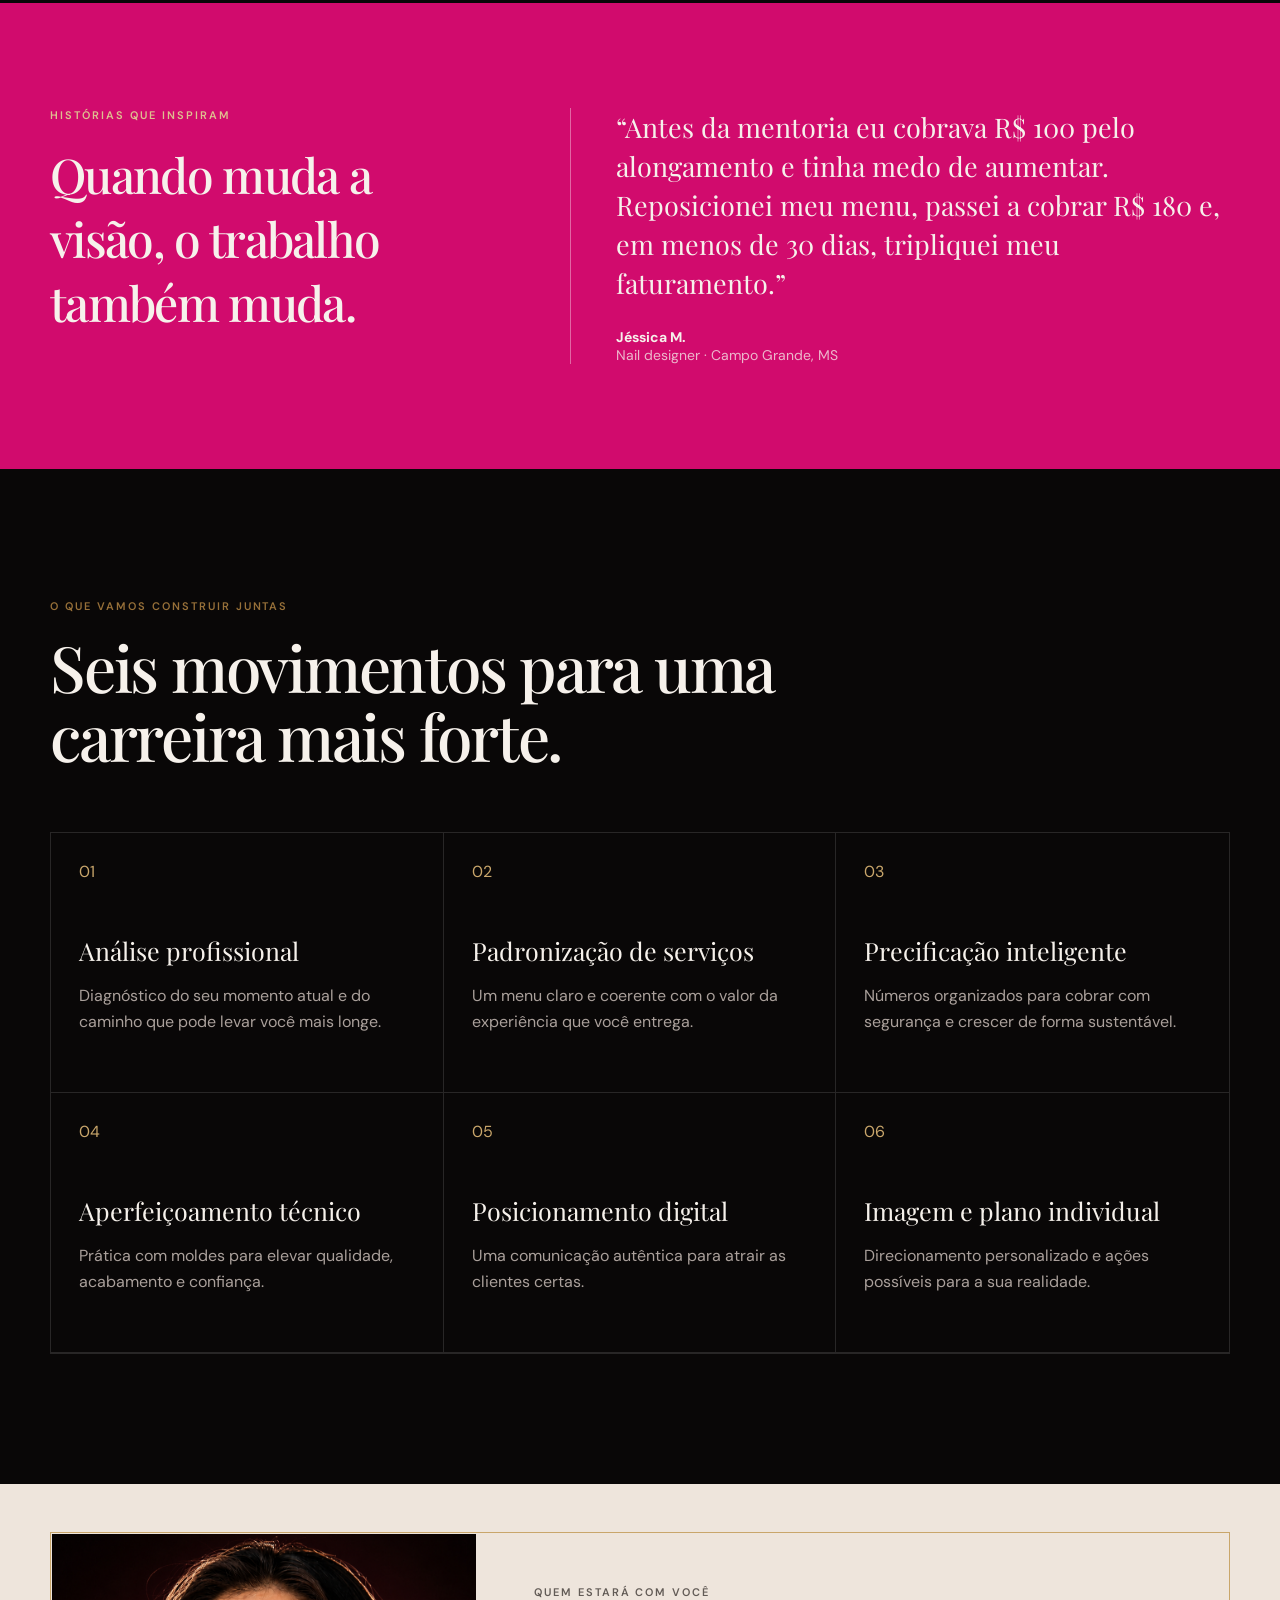
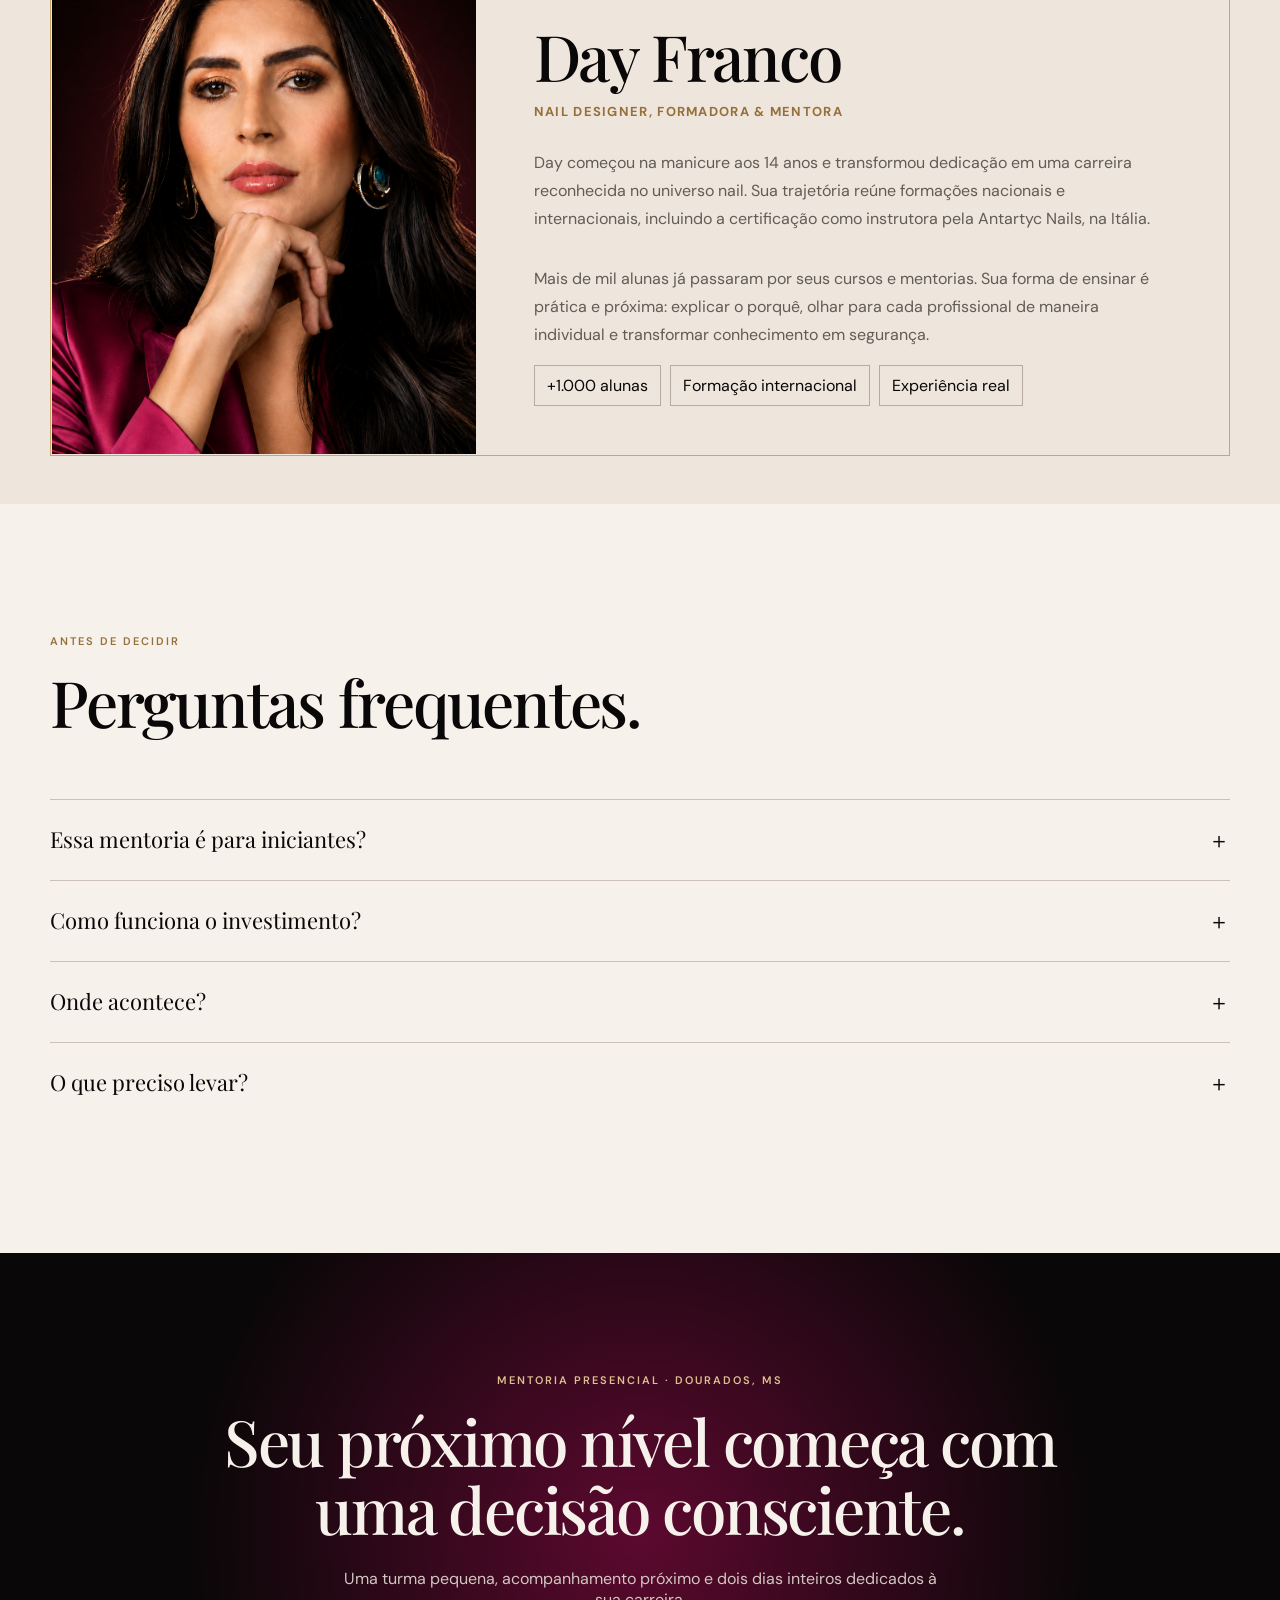
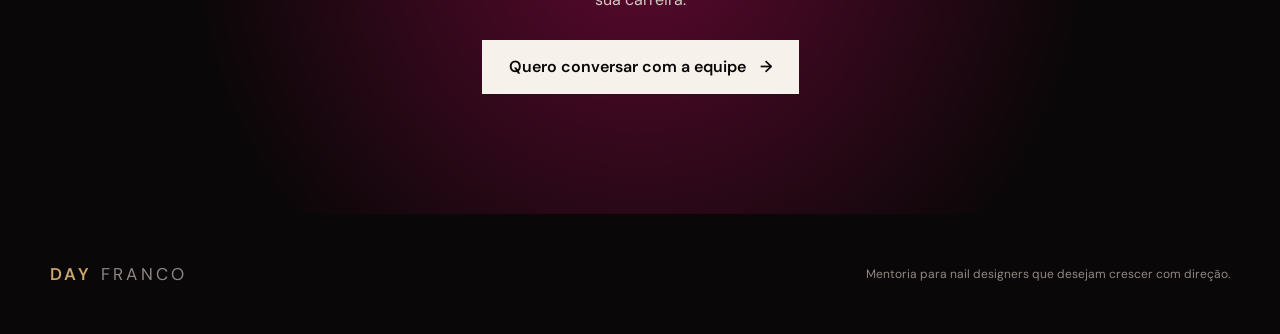
==== commit 3c1c4172: "feat: publish approved Day Franco campaign portrait" ====
--- a/dayfranco/index.html
+++ b/dayfranco/index.html
@@ -1,5 +1,5 @@
-<!doctype html><html lang="pt-BR"><head><meta charset="utf-8"><meta name="viewport" content="width=device-width,initial-scale=1"><title>Mentoria Day Franco | Nail Designer de Referência</title><meta name="description" content="Mentoria presencial para nail designers que desejam transformar técnica em posicionamento, valor e crescimento."><link rel="preload" as="image" href="/dayfranco/hero-seated-day-franco-v2.png"><link rel="stylesheet" href="/dayfranco/styles.css"><link rel="stylesheet" href="/dayfranco/mentor-frame.css"><link rel="stylesheet" href="/dayfranco/menu.css"><link rel="stylesheet" href="/dayfranco/campaign-hero.css"><script defer src="/dayfranco/campaign-hero.js"></script><script defer src="/dayfranco/menu.js"></script></head><body><main>
-<section class="hero" id="inicio"><nav class="nav shell"><a class="brand" href="#inicio"><span>DAY</span> FRANCO</a><a href="#mentoria">A mentoria</a></nav><div class="heroCopy shell"><p class="eyebrow">Mentoria presencial · Dourados, MS</p><h1>Transforme sua técnica em uma carreira <em>de referência.</em></h1><p class="lead">Dois dias ao lado de Day Franco para enxergar o seu negócio com clareza, valorizar o que você entrega e construir um novo posicionamento.</p><a class="button" href="#inscricao">Quero conhecer a mentoria <span>↓</span></a></div><figure class="heroPhoto shell"><img src="/dayfranco/hero-seated-day-franco-v2.png" alt="Day Franco sentada em uma poltrona, com pernas cruzadas e mãos sobre o joelho"><figcaption><strong>Day Franco</strong><span>Nail Designer · Formadora · Mentora</span></figcaption></figure></section>
+<!doctype html><html lang="pt-BR"><head><meta charset="utf-8"><meta name="viewport" content="width=device-width,initial-scale=1"><title>Mentoria Day Franco | Nail Designer de Referência</title><meta name="description" content="Mentoria presencial para nail designers que desejam transformar técnica em posicionamento, valor e crescimento."><link rel="preload" as="image" href="/dayfranco/hero-day-franco-face-locked-v1.png"><link rel="stylesheet" href="/dayfranco/styles.css"><link rel="stylesheet" href="/dayfranco/mentor-frame.css"><link rel="stylesheet" href="/dayfranco/menu.css"><link rel="stylesheet" href="/dayfranco/campaign-hero.css"><script defer src="/dayfranco/campaign-hero.js"></script><script defer src="/dayfranco/menu.js"></script></head><body><main>
+<section class="hero" id="inicio"><nav class="nav shell"><a class="brand" href="#inicio"><span>DAY</span> FRANCO</a><a href="#mentoria">A mentoria</a></nav><div class="heroCopy shell"><p class="eyebrow">Mentoria presencial · Dourados, MS</p><h1>Transforme sua técnica em uma carreira <em>de referência.</em></h1><p class="lead">Dois dias ao lado de Day Franco para enxergar o seu negócio com clareza, valorizar o que você entrega e construir um novo posicionamento.</p><a class="button" href="#inscricao">Quero conhecer a mentoria <span>↓</span></a></div><figure class="heroPhoto shell"><img src="/dayfranco/hero-day-franco-face-locked-v1.png" alt="Day Franco sentada em uma poltrona, com vestido fúcsia e pernas cruzadas"><figcaption><strong>Day Franco</strong><span>Nail Designer · Formadora · Mentora</span></figcaption></figure></section>
 <section class="application" id="inscricao"><div class="shell applicationGrid"><div><p class="eyebrow left gold">Uma conversa sobre o seu próximo passo</p><h2>Conte um pouco sobre você.</h2><p>Preencha seus dados com tranquilidade. Nossa equipe entra em contato pelo WhatsApp em até duas horas para entender o seu momento e apresentar todos os detalhes.</p><aside><span>Turma intimista</span><strong>Apenas 5 vagas</strong></aside></div><form><label>Nome completo<input name="nome" placeholder="Como podemos chamar você?"></label><label>WhatsApp com DDD<input name="telefone" placeholder="(00) 00000-0000"></label><label>Tempo de experiência<input name="experiencia" placeholder="Há quanto tempo trabalha com nail design?"></label><label>E-mail<input type="email" name="email" placeholder="voce@exemplo.com"></label><button class="button" type="button">Quero receber os detalhes <span>→</span></button><small>Seus dados serão usados apenas para este contato.</small></form></div></section>
 <section class="recognition shell" id="mentoria"><header class="sectionTitle"><p class="eyebrow left gold">Talvez este seja o seu momento</p><h2>Você é boa no que faz.<br>Só precisa fazer o mercado <em>perceber isso.</em></h2></header><div class="signs"><article><span>01</span><p>Você trabalha muito, mas o resultado financeiro não acompanha o seu esforço.</p></article><article><span>02</span><p>Domina a técnica, mas ainda não se sente segura para cobrar mais.</p></article><article><span>03</span><p>Vê outras profissionais crescendo e não sabe o que falta para chegar lá.</p></article><article><span>04</span><p>Quer se posicionar melhor sem interpretar um personagem nas redes sociais.</p></article></div><p class="statement">Nem sempre é sobre aprender mais uma técnica. Muitas vezes, é sobre organizar a experiência, comunicar valor e tomar decisões com direção.</p></section>
 <section class="testimonial"><div class="shell quoteGrid"><header><p class="eyebrow left">Histórias que inspiram</p><h2>Quando muda a visão, o trabalho também muda.</h2></header><blockquote>“Antes da mentoria eu cobrava R$ 100 pelo alongamento e tinha medo de aumentar. Reposicionei meu menu, passei a cobrar R$ 180 e, em menos de 30 dias, tripliquei meu faturamento.”<footer><strong>Jéssica M.</strong><span>Nail designer · Campo Grande, MS</span></footer></blockquote></div></section>
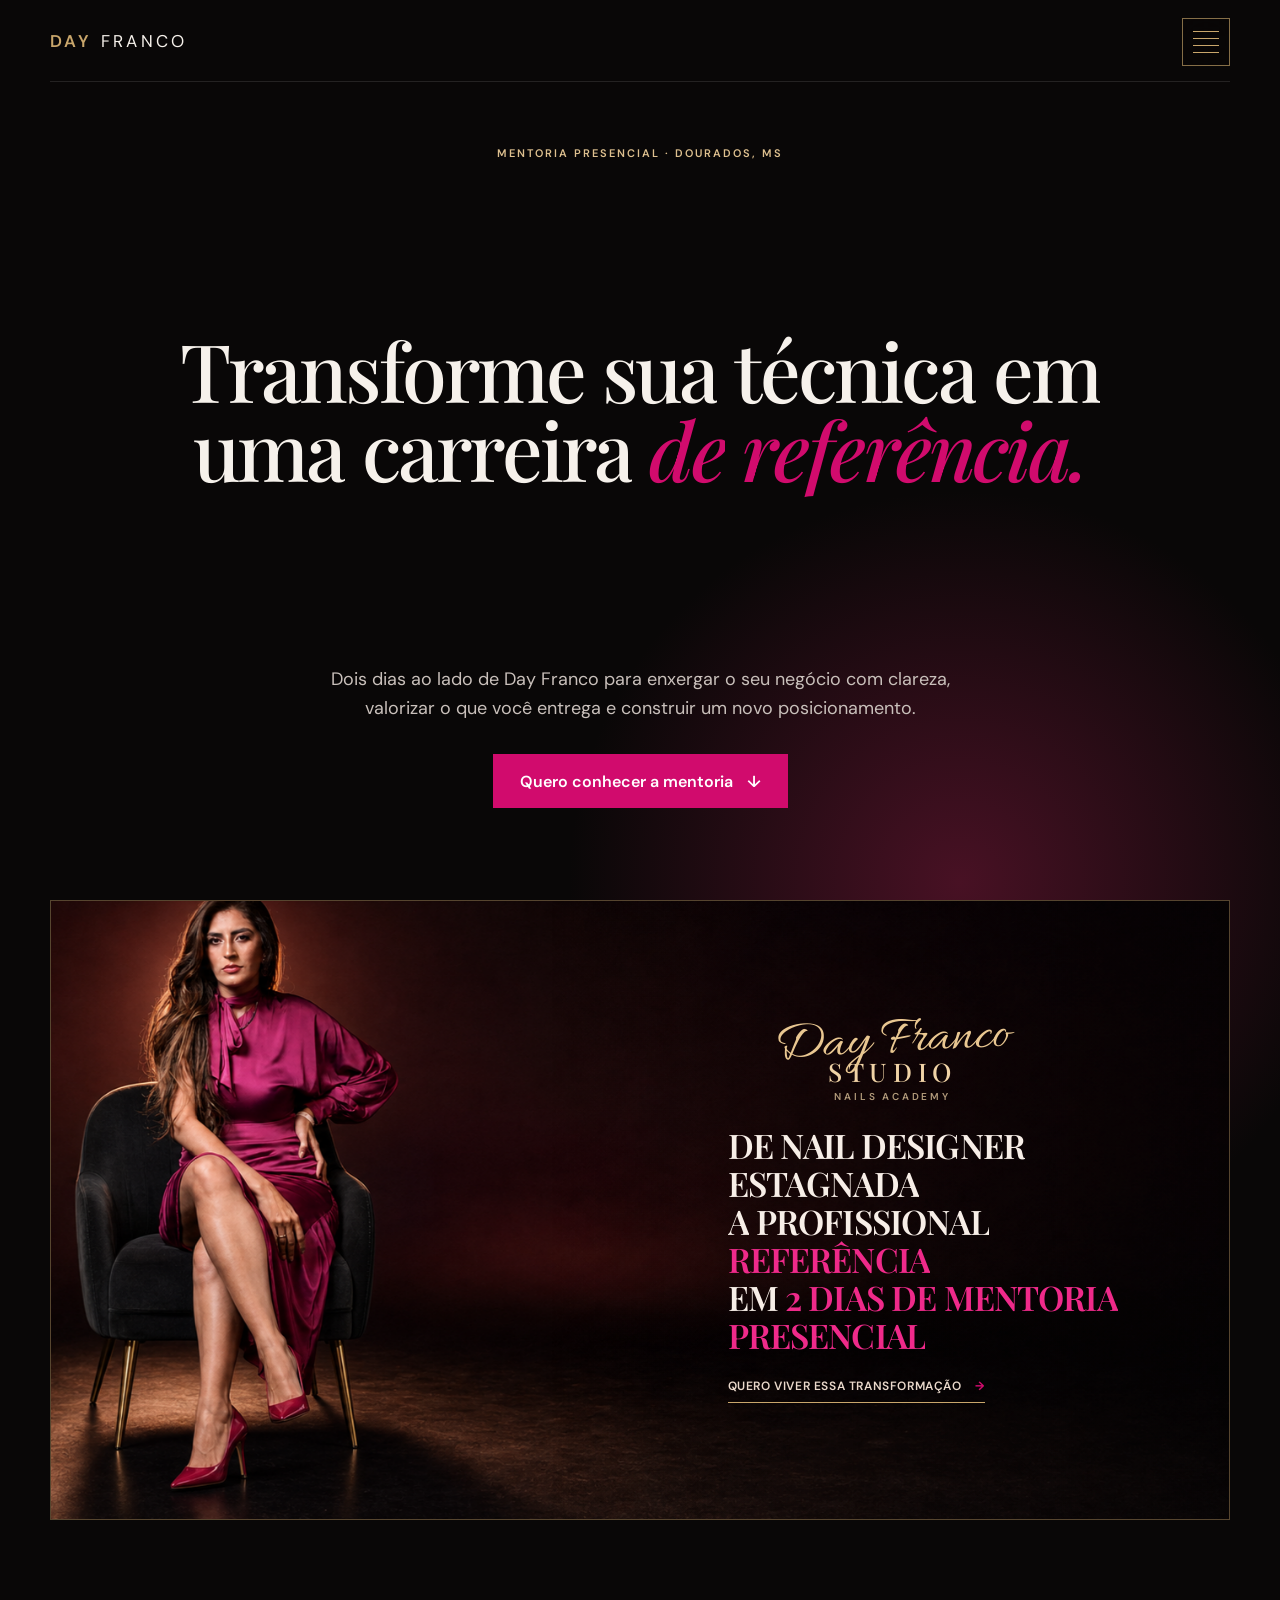
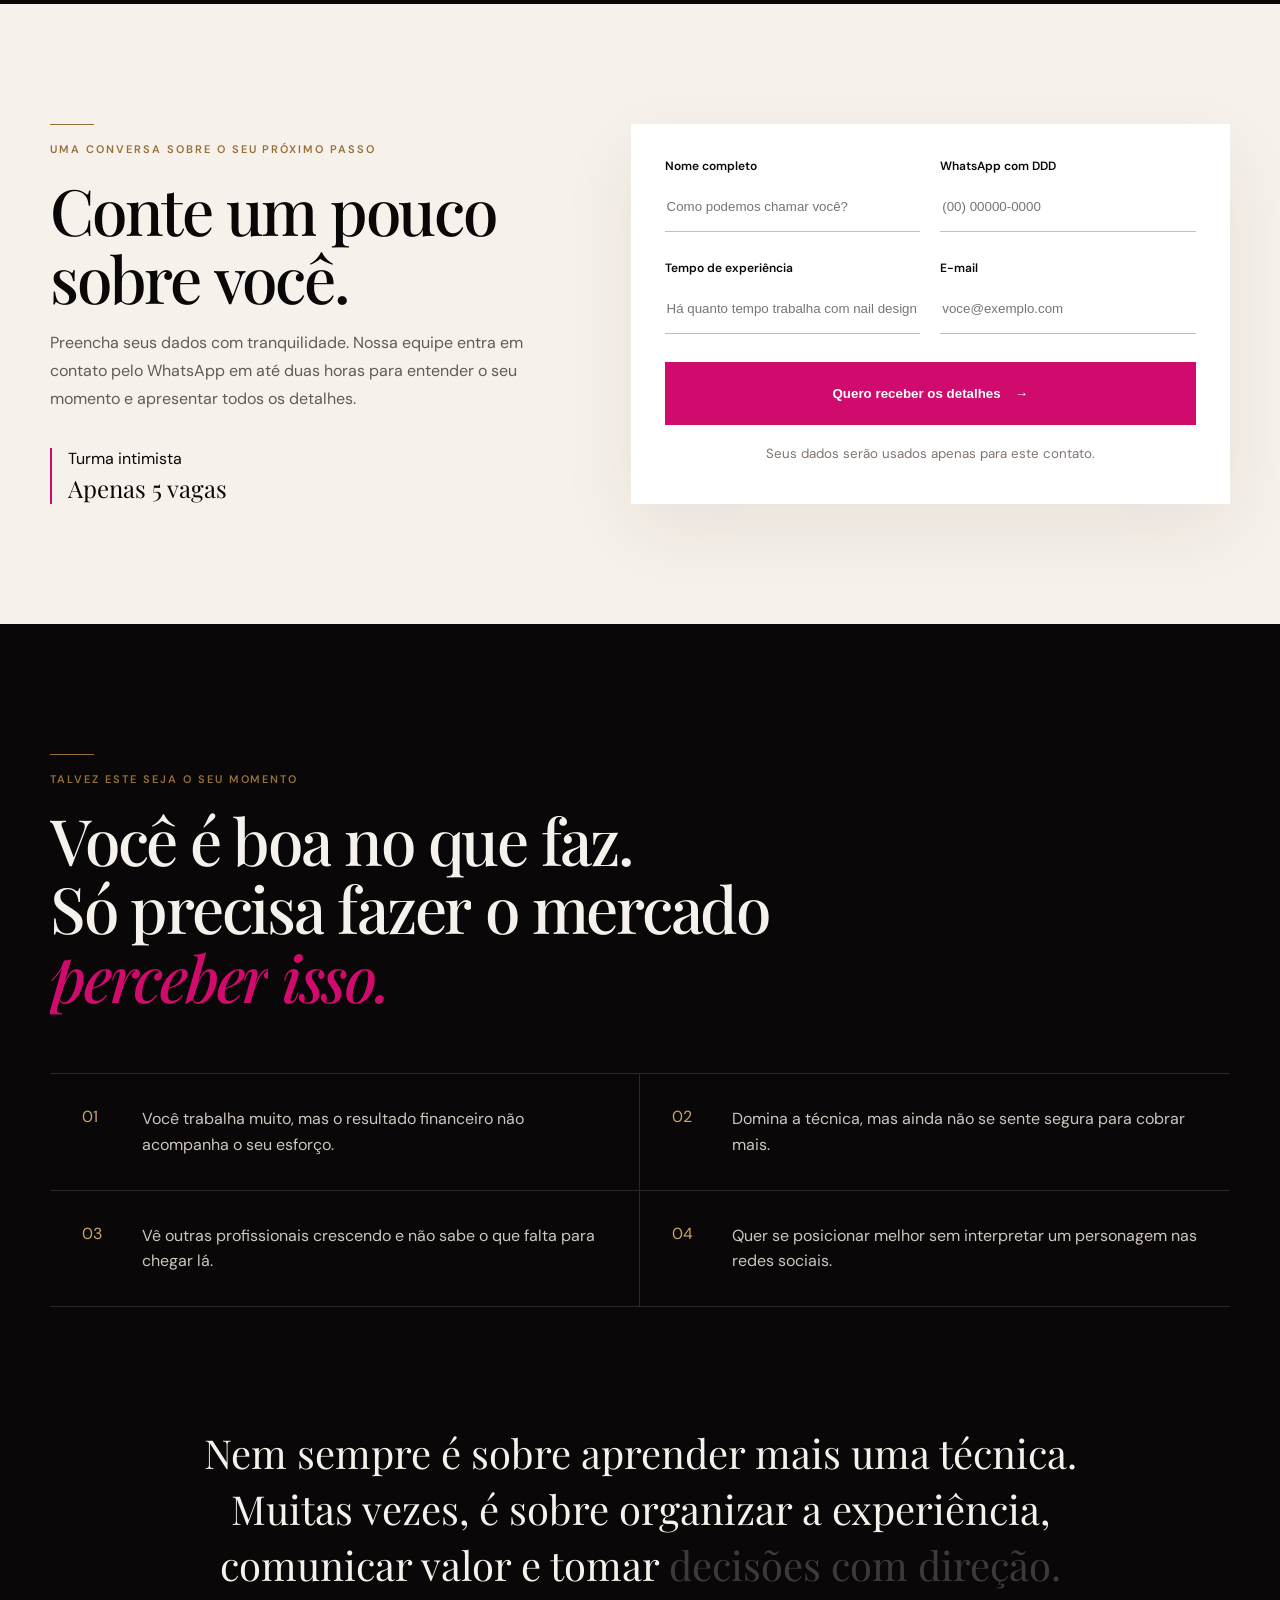
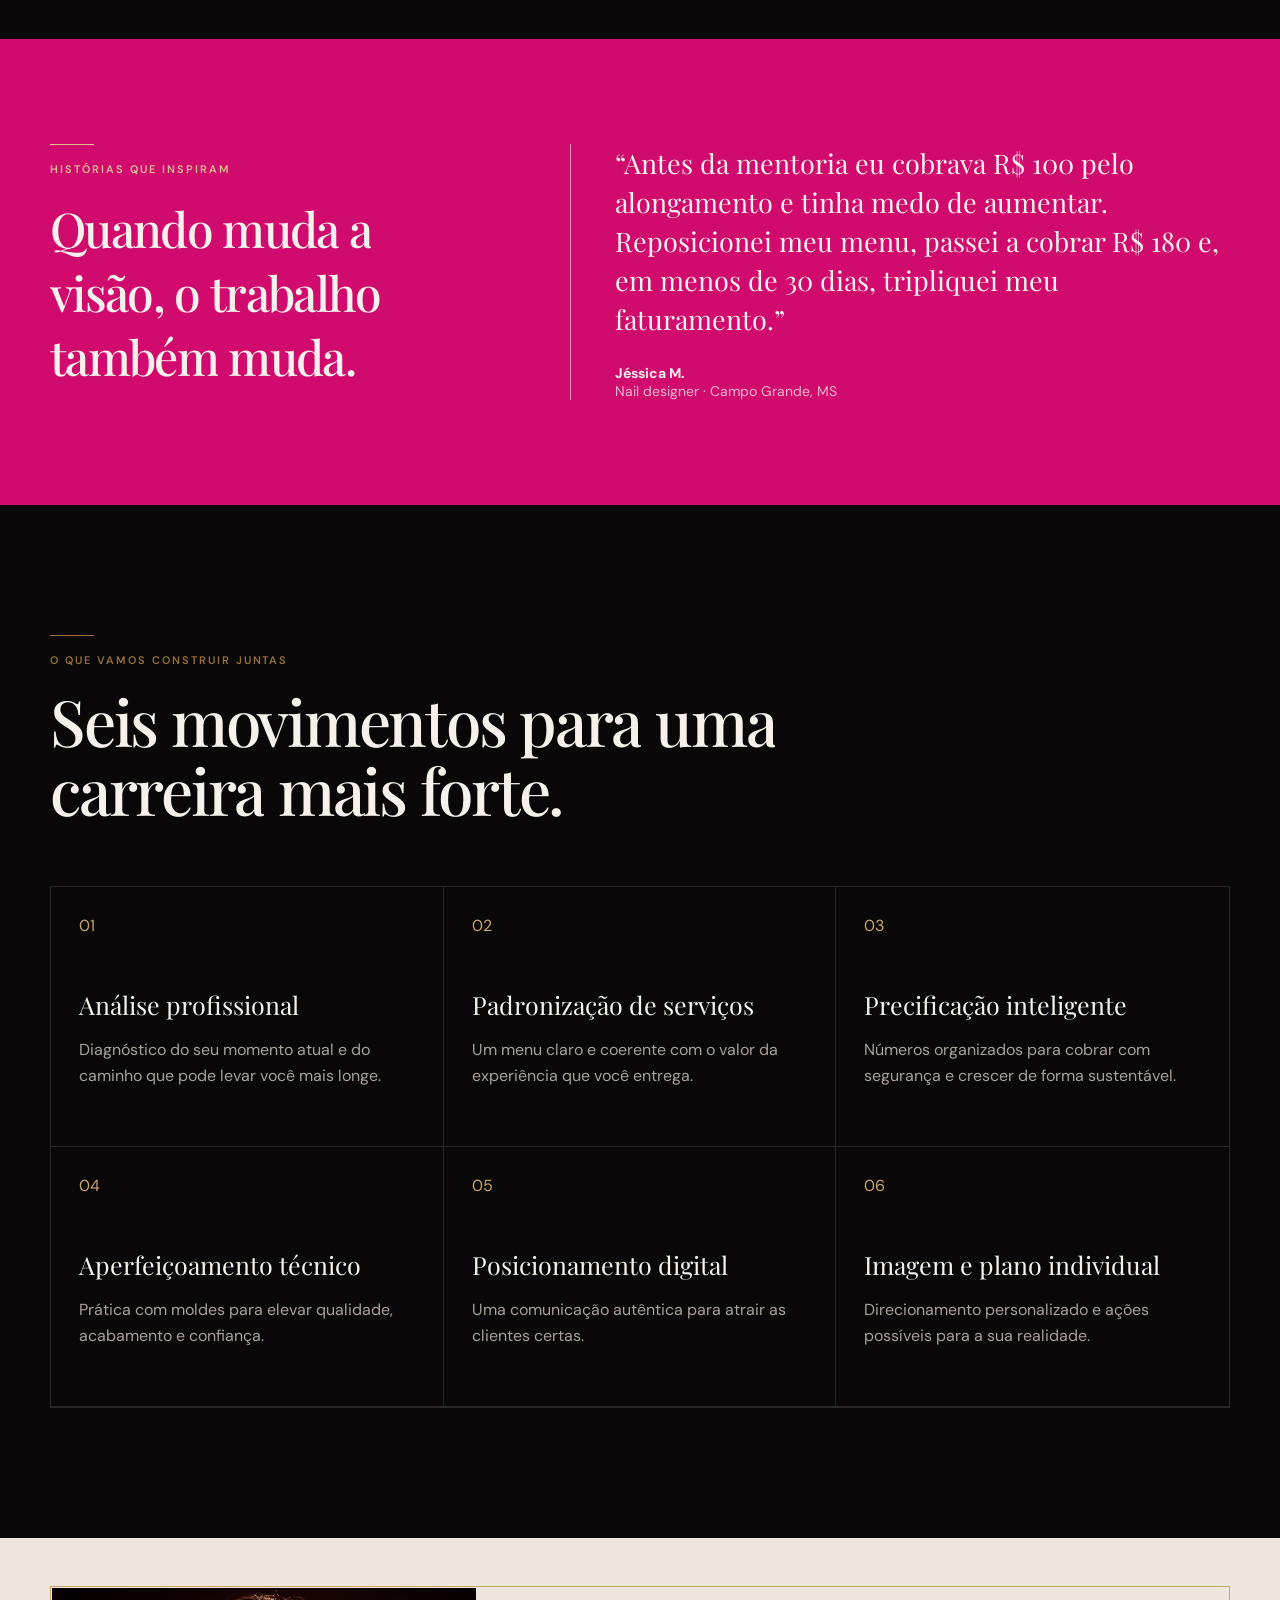
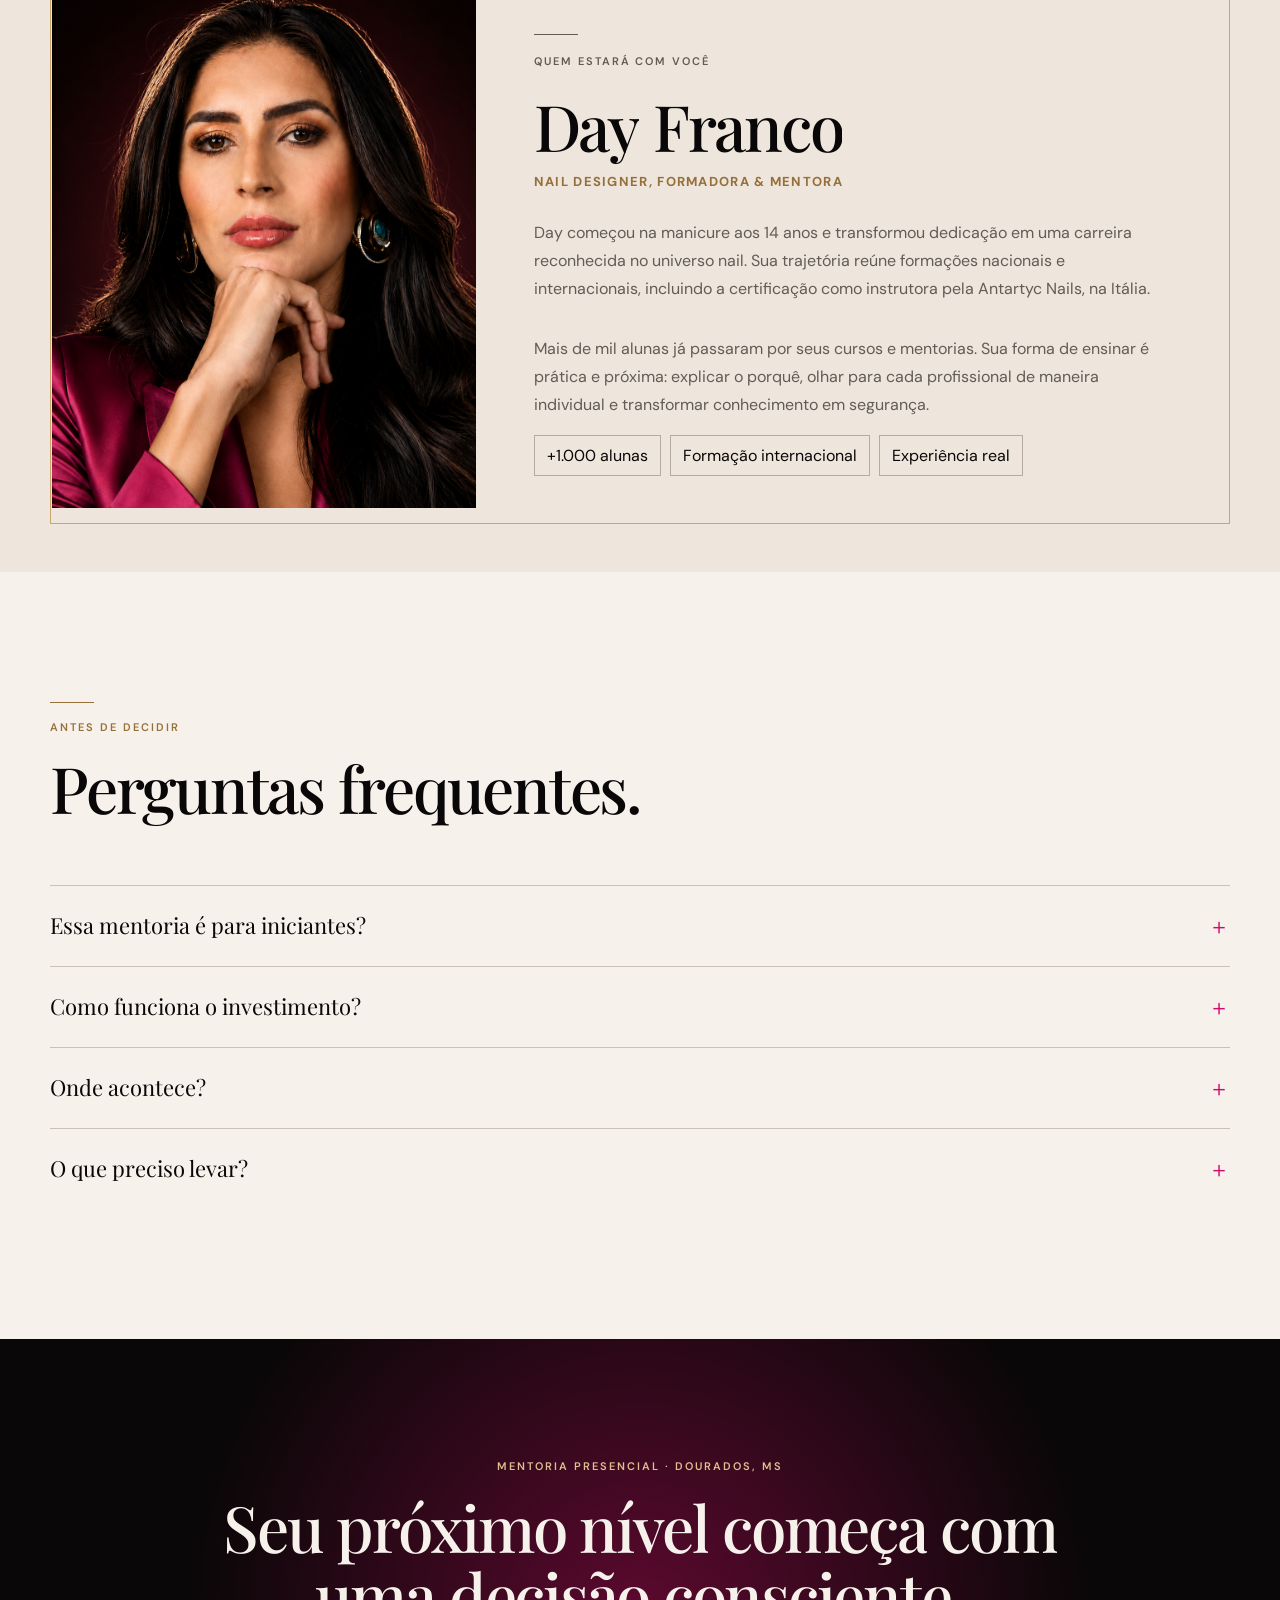
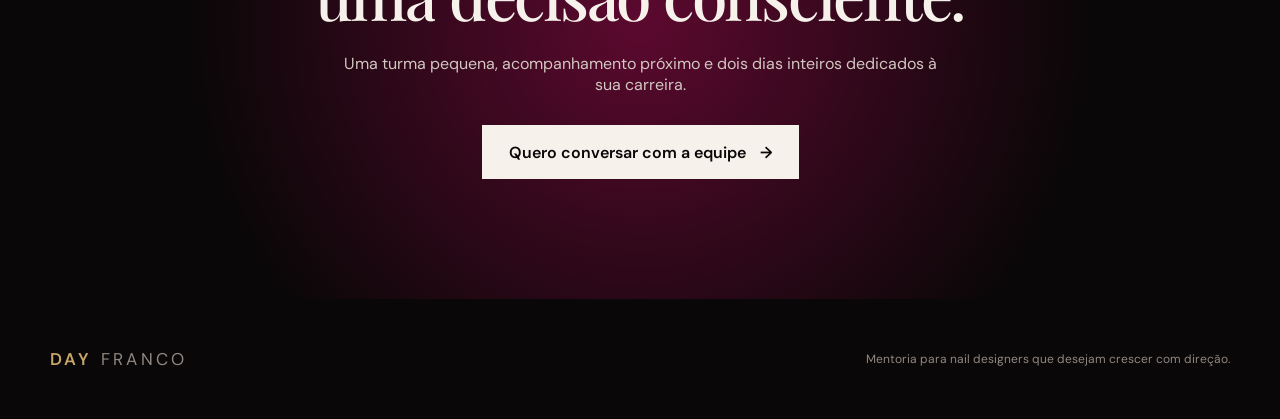
==== commit 27e53c1c: "Day Franco: movimentos sutis (motion.css/js) Co-Authored-By: Claude Sonnet 5.5 <noreply@anthropic.co" ====
--- a/dayfranco/index.html
+++ b/dayfranco/index.html
@@ -1,4 +1,4 @@
-<!doctype html><html lang="pt-BR"><head><meta charset="utf-8"><meta name="viewport" content="width=device-width,initial-scale=1"><title>Mentoria Day Franco | Nail Designer de Referência</title><meta name="description" content="Mentoria presencial para nail designers que desejam transformar técnica em posicionamento, valor e crescimento."><link rel="preload" as="image" href="/dayfranco/hero-day-franco-face-locked-v1.png"><link rel="stylesheet" href="/dayfranco/styles.css"><link rel="stylesheet" href="/dayfranco/mentor-frame.css"><link rel="stylesheet" href="/dayfranco/menu.css"><link rel="stylesheet" href="/dayfranco/campaign-hero.css"><script defer src="/dayfranco/campaign-hero.js"></script><script defer src="/dayfranco/menu.js"></script></head><body><main>
+<!doctype html><html lang="pt-BR"><head><meta charset="utf-8"><meta name="viewport" content="width=device-width,initial-scale=1"><title>Mentoria Day Franco | Nail Designer de Referência</title><meta name="description" content="Mentoria presencial para nail designers que desejam transformar técnica em posicionamento, valor e crescimento."><link rel="preload" as="image" href="/dayfranco/hero-day-franco-face-locked-v1.png"><link rel="stylesheet" href="/dayfranco/styles.css"><link rel="stylesheet" href="/dayfranco/mentor-frame.css"><link rel="stylesheet" href="/dayfranco/menu.css"><link rel="stylesheet" href="/dayfranco/campaign-hero.css"><link rel="stylesheet" href="/dayfranco/motion.css?v=3"><script defer src="/dayfranco/campaign-hero.js"></script><script defer src="/dayfranco/menu.js"></script><script defer src="/dayfranco/motion.js?v=3"></script></head><body><main>
 <section class="hero" id="inicio"><nav class="nav shell"><a class="brand" href="#inicio"><span>DAY</span> FRANCO</a><a href="#mentoria">A mentoria</a></nav><div class="heroCopy shell"><p class="eyebrow">Mentoria presencial · Dourados, MS</p><h1>Transforme sua técnica em uma carreira <em>de referência.</em></h1><p class="lead">Dois dias ao lado de Day Franco para enxergar o seu negócio com clareza, valorizar o que você entrega e construir um novo posicionamento.</p><a class="button" href="#inscricao">Quero conhecer a mentoria <span>↓</span></a></div><figure class="heroPhoto shell"><img src="/dayfranco/hero-day-franco-face-locked-v1.png" alt="Day Franco sentada em uma poltrona, com vestido fúcsia e pernas cruzadas"><figcaption><strong>Day Franco</strong><span>Nail Designer · Formadora · Mentora</span></figcaption></figure></section>
 <section class="application" id="inscricao"><div class="shell applicationGrid"><div><p class="eyebrow left gold">Uma conversa sobre o seu próximo passo</p><h2>Conte um pouco sobre você.</h2><p>Preencha seus dados com tranquilidade. Nossa equipe entra em contato pelo WhatsApp em até duas horas para entender o seu momento e apresentar todos os detalhes.</p><aside><span>Turma intimista</span><strong>Apenas 5 vagas</strong></aside></div><form><label>Nome completo<input name="nome" placeholder="Como podemos chamar você?"></label><label>WhatsApp com DDD<input name="telefone" placeholder="(00) 00000-0000"></label><label>Tempo de experiência<input name="experiencia" placeholder="Há quanto tempo trabalha com nail design?"></label><label>E-mail<input type="email" name="email" placeholder="voce@exemplo.com"></label><button class="button" type="button">Quero receber os detalhes <span>→</span></button><small>Seus dados serão usados apenas para este contato.</small></form></div></section>
 <section class="recognition shell" id="mentoria"><header class="sectionTitle"><p class="eyebrow left gold">Talvez este seja o seu momento</p><h2>Você é boa no que faz.<br>Só precisa fazer o mercado <em>perceber isso.</em></h2></header><div class="signs"><article><span>01</span><p>Você trabalha muito, mas o resultado financeiro não acompanha o seu esforço.</p></article><article><span>02</span><p>Domina a técnica, mas ainda não se sente segura para cobrar mais.</p></article><article><span>03</span><p>Vê outras profissionais crescendo e não sabe o que falta para chegar lá.</p></article><article><span>04</span><p>Quer se posicionar melhor sem interpretar um personagem nas redes sociais.</p></article></div><p class="statement">Nem sempre é sobre aprender mais uma técnica. Muitas vezes, é sobre organizar a experiência, comunicar valor e tomar decisões com direção.</p></section>
--- a/dayfranco/motion.css
+++ b/dayfranco/motion.css
@@ -0,0 +1,56 @@
+.mv .heroPhoto .w{font-size:inherit;color:inherit;margin-top:0}
+.mv .w{display:inline-block;overflow:hidden;vertical-align:top;padding-bottom:.12em;margin-bottom:-.12em}
+.mv .w>i{display:inline-block;font-style:inherit;transform:translateY(105%);transition:transform .9s cubic-bezier(.2,.7,.1,1);transition-delay:calc(var(--n)*55ms)}
+.mv .in .w>i,.mv .rvh.in .w>i{transform:none}
+.mv .rv{opacity:0;transform:translateY(18px);transition:opacity .7s ease,transform .8s cubic-bezier(.2,.7,.1,1);transition-delay:calc(var(--d,0)*70ms)}
+.mv .rv.in{opacity:1;transform:none}
+.mv .eyebrow.left{position:relative;padding-top:18px}
+.mv .eyebrow.left:before{content:'';position:absolute;top:0;left:0;width:44px;height:1px;background:currentColor;transform:scaleX(0);transform-origin:left;transition:transform .9s cubic-bezier(.2,.7,.1,1)}
+.mv .eyebrow.left.in:before{transform:none}
+.mv .statement .sw{opacity:.22;transition:opacity .5s ease}
+.mv .statement .sw.lit{opacity:1}
+.mv .mentorPhoto{position:relative}
+.mv .mentorPhoto:after{content:'';position:absolute;inset:0;background:var(--cream);transform-origin:right;transition:transform 1.2s cubic-bezier(.7,0,.2,1)}
+.mv .mentorPhoto.in:after{transform:scaleX(0)}
+.mv .mentorPhoto img{transform:scale(1.08);transition:transform 1.6s cubic-bezier(.2,.7,.1,1)}
+.mv .mentorPhoto.in img{transform:none}
+.mv .quoteGrid blockquote{position:relative;border-left:0}
+.mv .quoteGrid blockquote:before{content:'';position:absolute;left:0;top:0;bottom:0;width:1px;background:#ffffff90;transform:scaleY(0);transform-origin:top;transition:transform 1.3s .2s cubic-bezier(.2,.7,.1,1)}
+.mv .quoteGrid blockquote.in:before{transform:none}
+.modules article{position:relative;transition:background .5s ease}
+.modules article:before{content:'';position:absolute;left:-1px;top:-1px;right:-1px;height:1px;background:var(--gold);transform:scaleX(0);transform-origin:left;transition:transform .7s cubic-bezier(.2,.7,.1,1)}
+.modules article:hover:before{transform:none}
+.modules article:hover{background:#ffffff08}
+.modules span,.signs article span{display:inline-block;transition:transform .5s cubic-bezier(.2,.7,.1,1)}
+.modules article:hover span,.signs article:hover span{transform:translateX(6px)}
+.button span{display:inline-block;transition:transform .45s cubic-bezier(.2,.7,.1,1)}
+.button:hover span{transform:translateX(5px)}
+.campaignHero figcaption>a b{display:inline-block;transition:transform .45s cubic-bezier(.2,.7,.1,1)}
+.campaignHero figcaption>a:hover b{transform:translateX(6px)}
+.faq summary span{display:inline-block;color:var(--pink);transition:transform .5s cubic-bezier(.2,.7,.1,1)}
+.faq details[open] summary span{transform:rotate(135deg)}
+.faq details[open]>p{animation:fqIn .5s cubic-bezier(.2,.7,.1,1)}
+@keyframes fqIn{from{opacity:0;transform:translateY(-6px)}to{opacity:1;transform:none}}
+.application input{transition:border-color .4s ease,box-shadow .4s ease}
+.application input:focus{border-bottom-color:var(--pink);box-shadow:0 1px 0 var(--pink)}
+.application aside{position:relative;border-left:0;padding-left:18px}
+.application aside:before{content:'';position:absolute;left:0;top:0;bottom:0;width:2px;background:var(--pink);animation:pulseBar 3.2s ease-in-out infinite}
+@keyframes pulseBar{0%,100%{opacity:1}50%{opacity:.35}}
+.heroPhoto img{will-change:transform}
+.dayMenuLinks li{opacity:0;transform:translateY(10px);transition:opacity .25s ease,transform .25s ease}
+.dayMenu.open .dayMenuLinks li{opacity:1;transform:none;transition:opacity .4s ease,transform .5s cubic-bezier(.2,.7,.1,1);transition-delay:calc(var(--i)*45ms + 120ms)}
+.mv .campaignHero img{scale:1.18;transition:scale 2.4s cubic-bezier(.2,.7,.1,1)}
+.mv .campaignHero.in img{scale:1}
+.mv .campaignHero:before{content:'';position:absolute;inset:0;z-index:1;pointer-events:none;background:linear-gradient(105deg,transparent 35%,#e9c79126 50%,transparent 65%);transform:translateX(-110%)}
+.mv .campaignHero.in:before{animation:sweep 2.2s .5s cubic-bezier(.4,0,.2,1) 1 forwards}
+@keyframes sweep{to{transform:translateX(110%)}}
+.mv .campaignLogo{transform:scale(.94) translateY(14px)}
+.mv .campaignLogo.in{transform:none}
+@media(prefers-reduced-motion:reduce){
+.mv .campaignHero img{scale:1!important;transition:none!important}
+.mv .campaignHero:before{display:none}
+.mv .w>i,.mv .rv,.mv .statement .sw,.mv .mentorPhoto img{transform:none!important;opacity:1!important;transition:none!important}
+.mv .mentorPhoto:after,.mv .eyebrow.left:before,.mv .quoteGrid blockquote:before{display:none}
+.application aside:before{animation:none}
+.dayMenuLinks li,.dayMenu.open .dayMenuLinks li{opacity:1;transform:none;transition:none}
+}
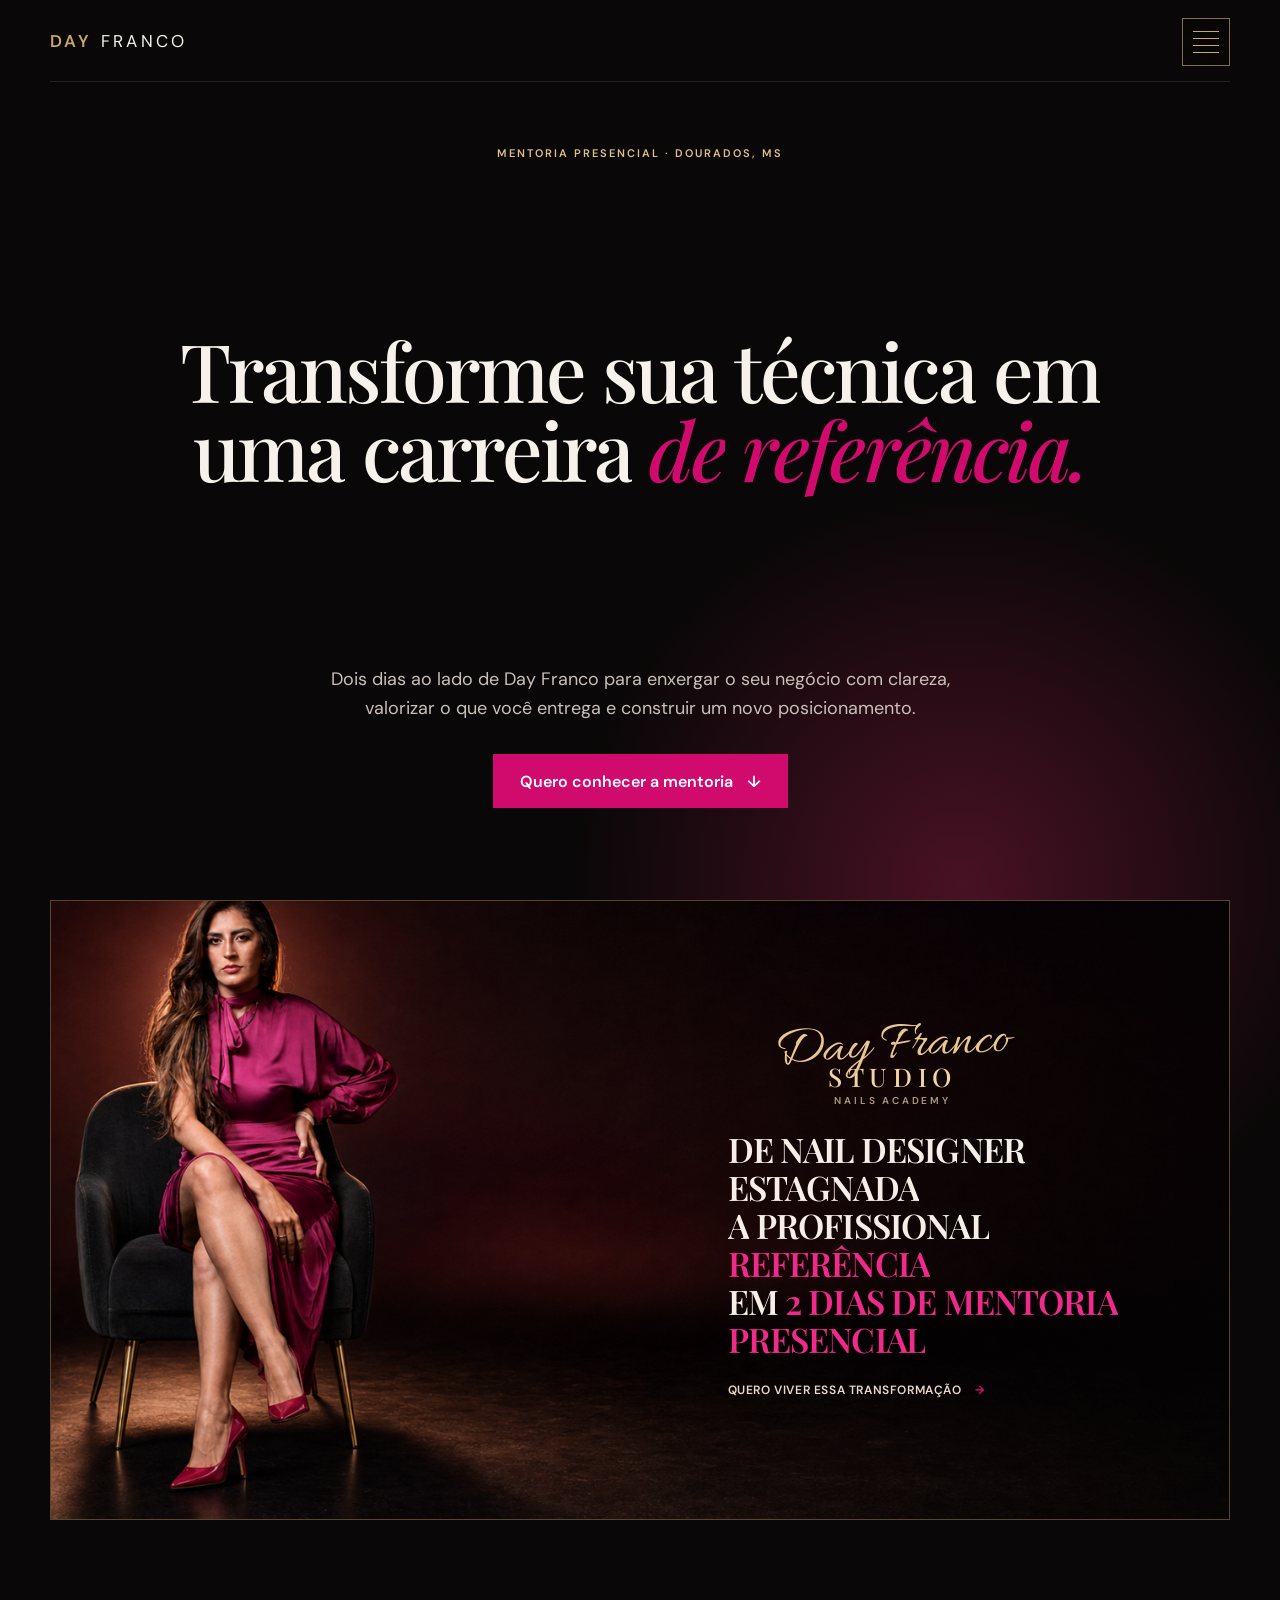
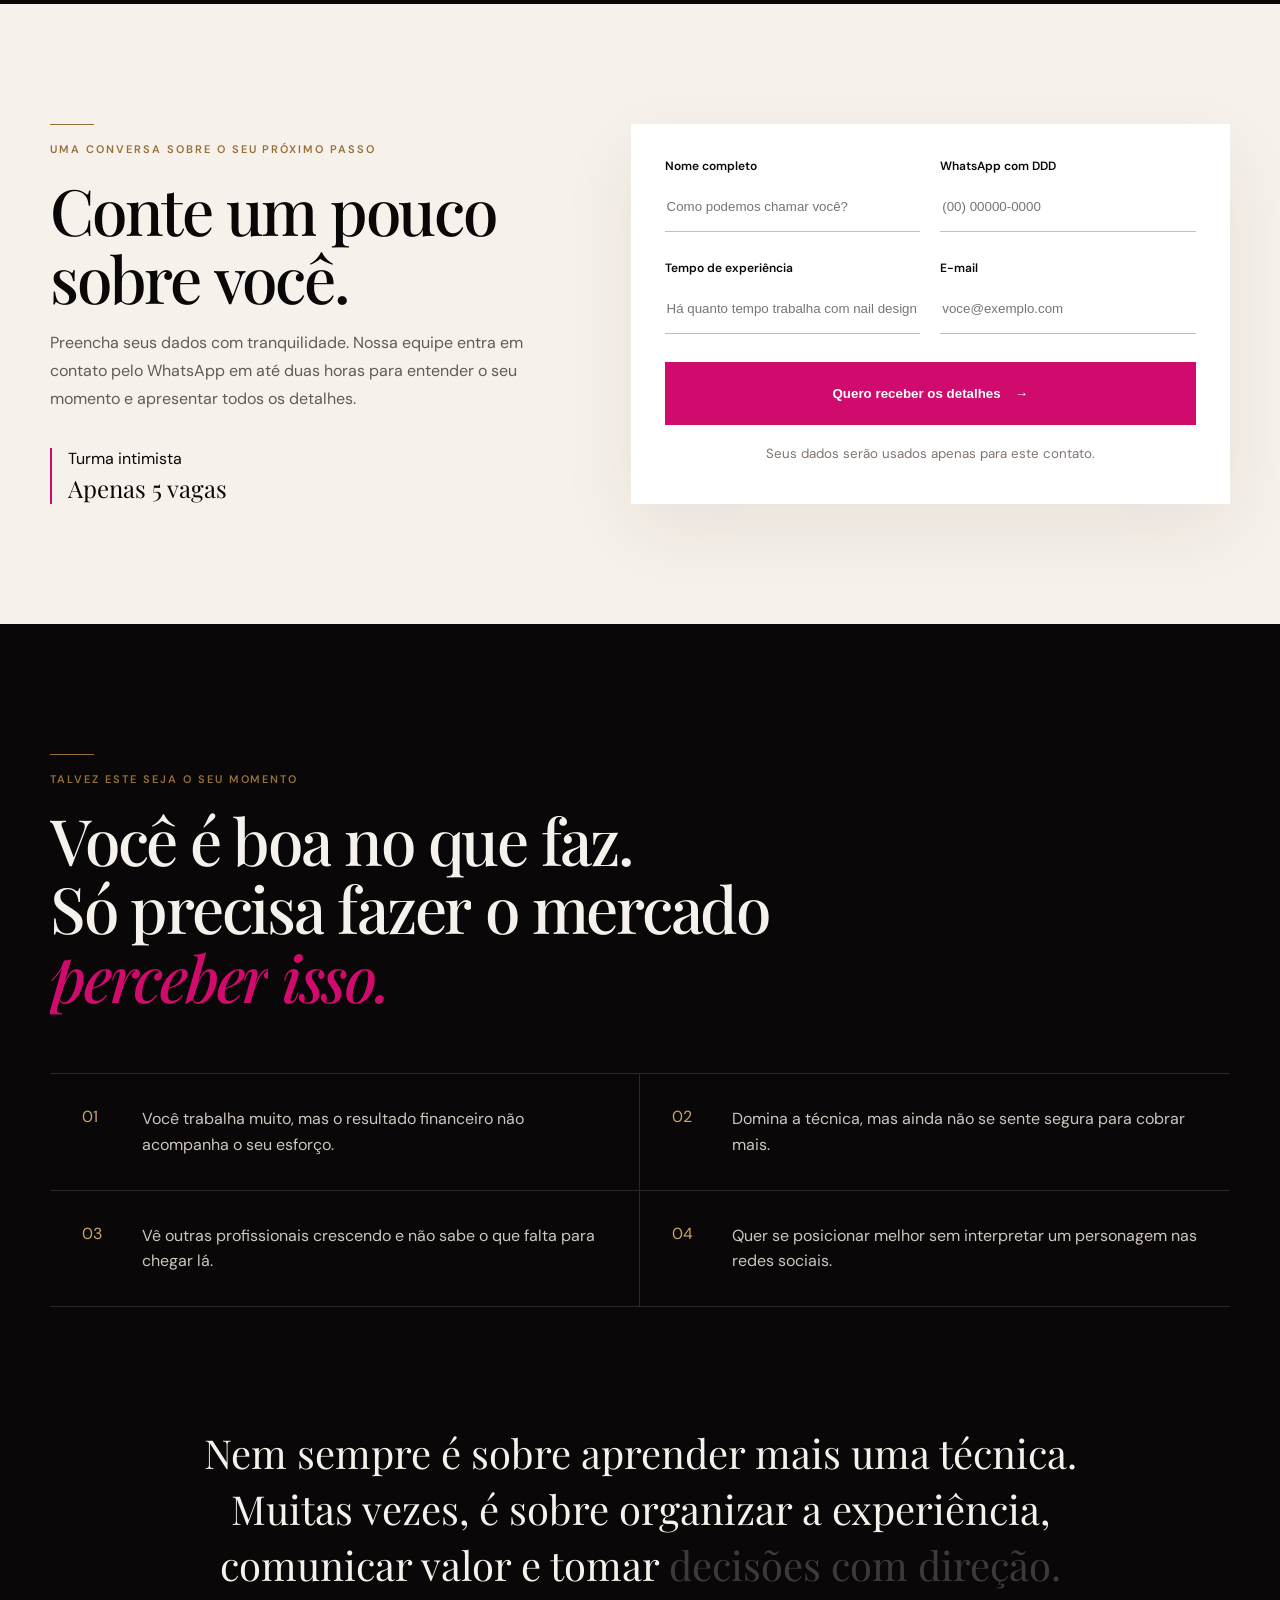
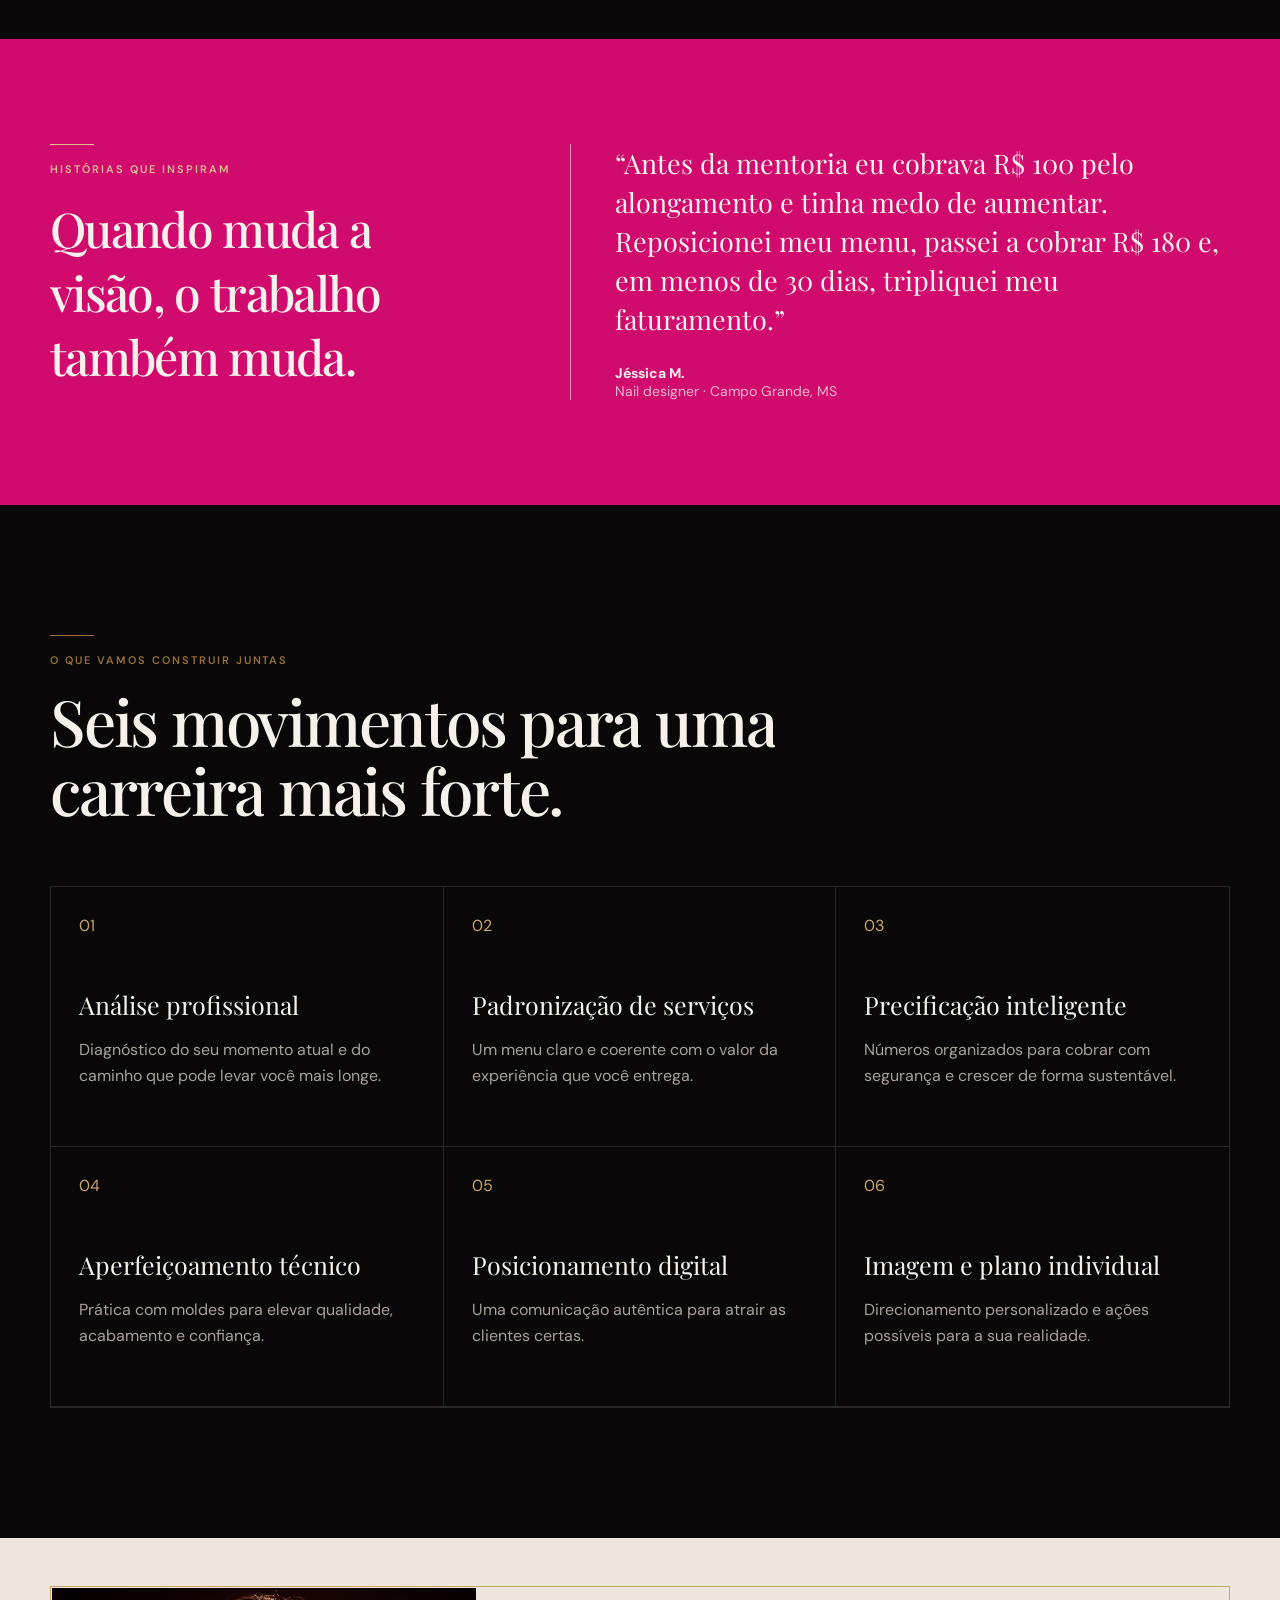
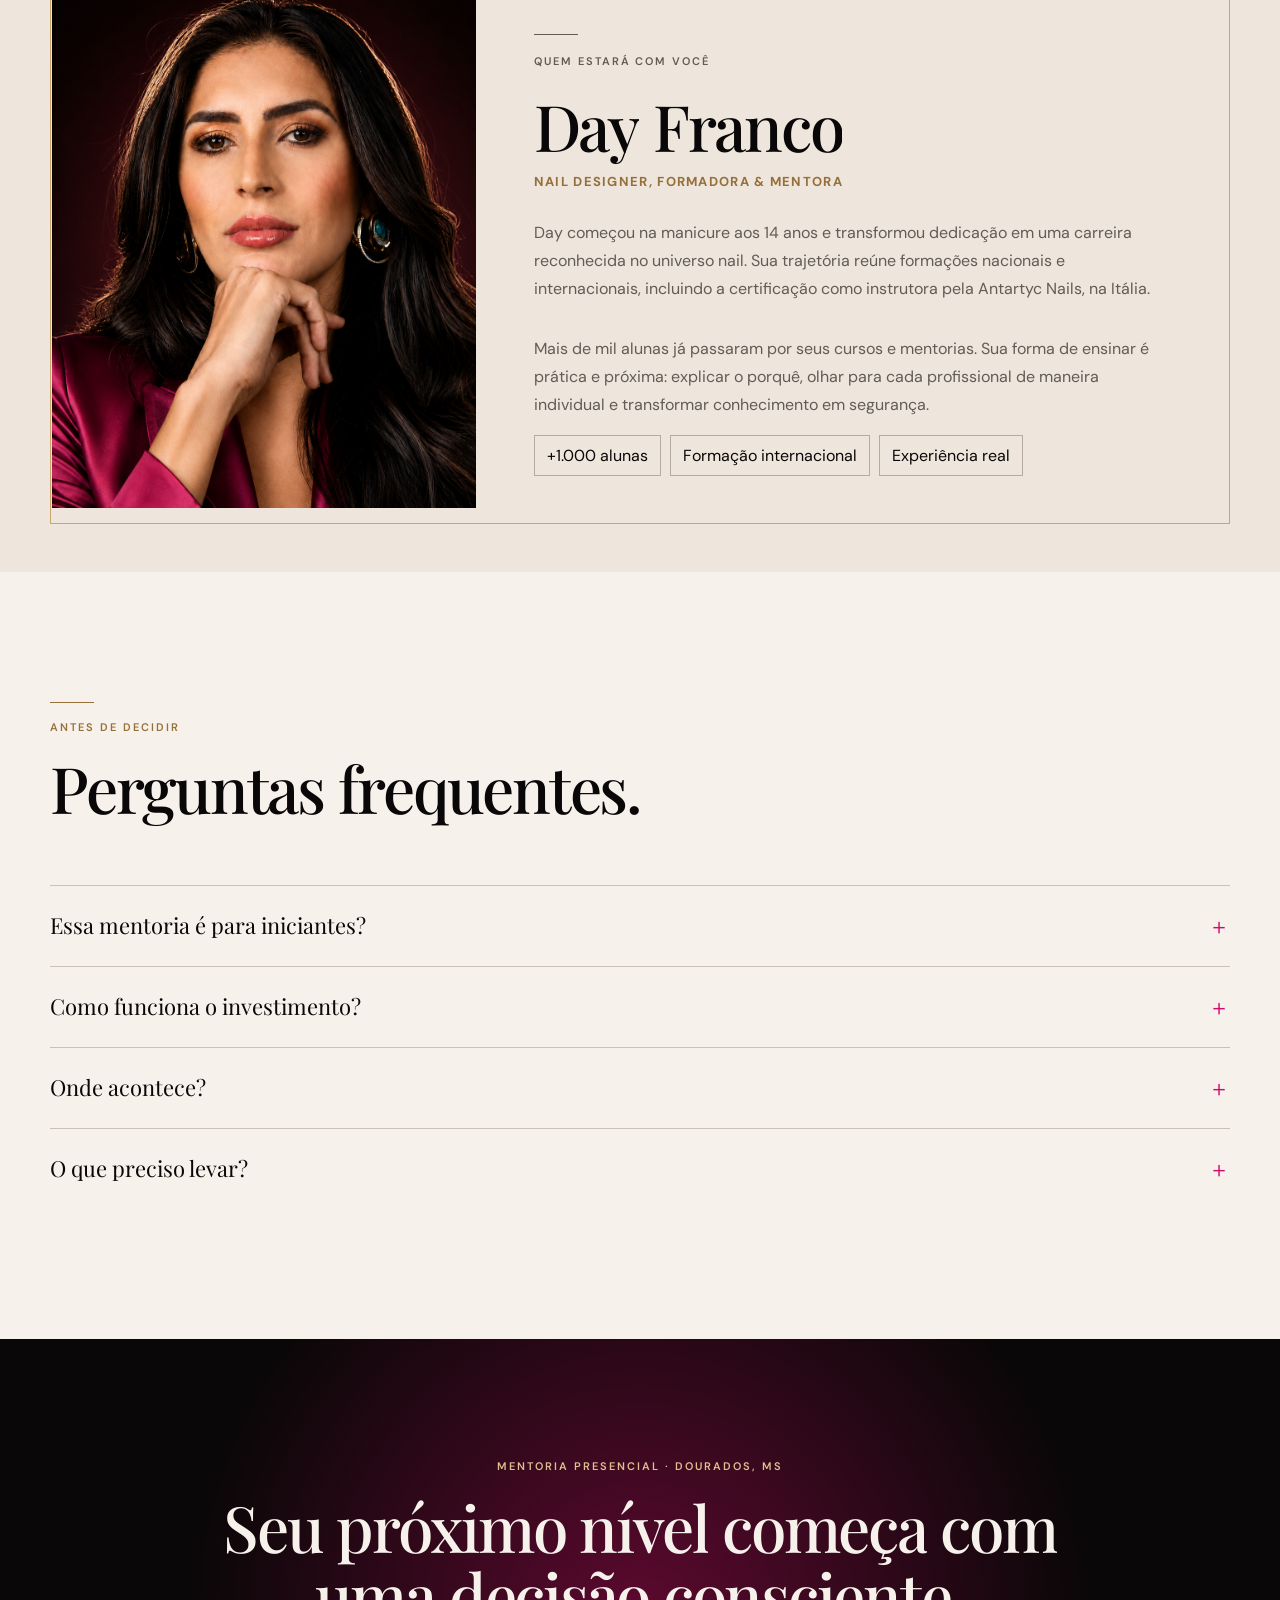
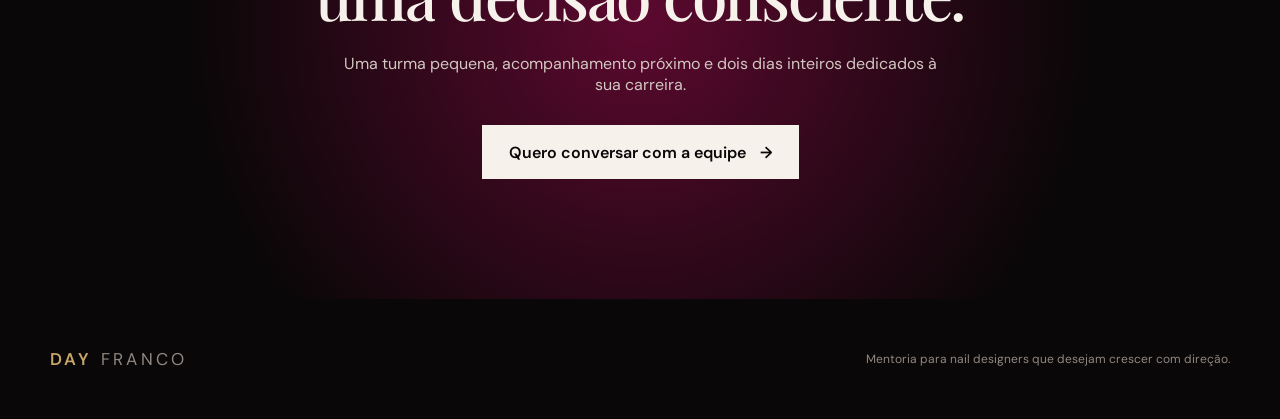
==== commit b809b1d9: "Day Franco: remove sublinhado do link da seção Sucesso Co-Authored-By: Claude Sonnet 5.5 <noreply@an" ====
--- a/dayfranco/index.html
+++ b/dayfranco/index.html
@@ -1,4 +1,4 @@
-<!doctype html><html lang="pt-BR"><head><meta charset="utf-8"><meta name="viewport" content="width=device-width,initial-scale=1"><title>Mentoria Day Franco | Nail Designer de Referência</title><meta name="description" content="Mentoria presencial para nail designers que desejam transformar técnica em posicionamento, valor e crescimento."><link rel="preload" as="image" href="/dayfranco/hero-day-franco-face-locked-v1.png"><link rel="stylesheet" href="/dayfranco/styles.css"><link rel="stylesheet" href="/dayfranco/mentor-frame.css"><link rel="stylesheet" href="/dayfranco/menu.css"><link rel="stylesheet" href="/dayfranco/campaign-hero.css"><link rel="stylesheet" href="/dayfranco/motion.css?v=3"><script defer src="/dayfranco/campaign-hero.js"></script><script defer src="/dayfranco/menu.js"></script><script defer src="/dayfranco/motion.js?v=3"></script></head><body><main>
+<!doctype html><html lang="pt-BR"><head><meta charset="utf-8"><meta name="viewport" content="width=device-width,initial-scale=1"><title>Mentoria Day Franco | Nail Designer de Referência</title><meta name="description" content="Mentoria presencial para nail designers que desejam transformar técnica em posicionamento, valor e crescimento."><link rel="preload" as="image" href="/dayfranco/hero-day-franco-face-locked-v1.png"><link rel="stylesheet" href="/dayfranco/styles.css"><link rel="stylesheet" href="/dayfranco/mentor-frame.css"><link rel="stylesheet" href="/dayfranco/menu.css"><link rel="stylesheet" href="/dayfranco/campaign-hero.css"><link rel="stylesheet" href="/dayfranco/motion.css?v=4"><script defer src="/dayfranco/campaign-hero.js"></script><script defer src="/dayfranco/menu.js"></script><script defer src="/dayfranco/motion.js?v=3"></script></head><body><main>
 <section class="hero" id="inicio"><nav class="nav shell"><a class="brand" href="#inicio"><span>DAY</span> FRANCO</a><a href="#mentoria">A mentoria</a></nav><div class="heroCopy shell"><p class="eyebrow">Mentoria presencial · Dourados, MS</p><h1>Transforme sua técnica em uma carreira <em>de referência.</em></h1><p class="lead">Dois dias ao lado de Day Franco para enxergar o seu negócio com clareza, valorizar o que você entrega e construir um novo posicionamento.</p><a class="button" href="#inscricao">Quero conhecer a mentoria <span>↓</span></a></div><figure class="heroPhoto shell"><img src="/dayfranco/hero-day-franco-face-locked-v1.png" alt="Day Franco sentada em uma poltrona, com vestido fúcsia e pernas cruzadas"><figcaption><strong>Day Franco</strong><span>Nail Designer · Formadora · Mentora</span></figcaption></figure></section>
 <section class="application" id="inscricao"><div class="shell applicationGrid"><div><p class="eyebrow left gold">Uma conversa sobre o seu próximo passo</p><h2>Conte um pouco sobre você.</h2><p>Preencha seus dados com tranquilidade. Nossa equipe entra em contato pelo WhatsApp em até duas horas para entender o seu momento e apresentar todos os detalhes.</p><aside><span>Turma intimista</span><strong>Apenas 5 vagas</strong></aside></div><form><label>Nome completo<input name="nome" placeholder="Como podemos chamar você?"></label><label>WhatsApp com DDD<input name="telefone" placeholder="(00) 00000-0000"></label><label>Tempo de experiência<input name="experiencia" placeholder="Há quanto tempo trabalha com nail design?"></label><label>E-mail<input type="email" name="email" placeholder="voce@exemplo.com"></label><button class="button" type="button">Quero receber os detalhes <span>→</span></button><small>Seus dados serão usados apenas para este contato.</small></form></div></section>
 <section class="recognition shell" id="mentoria"><header class="sectionTitle"><p class="eyebrow left gold">Talvez este seja o seu momento</p><h2>Você é boa no que faz.<br>Só precisa fazer o mercado <em>perceber isso.</em></h2></header><div class="signs"><article><span>01</span><p>Você trabalha muito, mas o resultado financeiro não acompanha o seu esforço.</p></article><article><span>02</span><p>Domina a técnica, mas ainda não se sente segura para cobrar mais.</p></article><article><span>03</span><p>Vê outras profissionais crescendo e não sabe o que falta para chegar lá.</p></article><article><span>04</span><p>Quer se posicionar melhor sem interpretar um personagem nas redes sociais.</p></article></div><p class="statement">Nem sempre é sobre aprender mais uma técnica. Muitas vezes, é sobre organizar a experiência, comunicar valor e tomar decisões com direção.</p></section>
--- a/dayfranco/motion.css
+++ b/dayfranco/motion.css
@@ -25,6 +25,7 @@
 .modules article:hover span,.signs article:hover span{transform:translateX(6px)}
 .button span{display:inline-block;transition:transform .45s cubic-bezier(.2,.7,.1,1)}
 .button:hover span{transform:translateX(5px)}
+.campaignHero figcaption>a{border-bottom:0;padding-bottom:0}
 .campaignHero figcaption>a b{display:inline-block;transition:transform .45s cubic-bezier(.2,.7,.1,1)}
 .campaignHero figcaption>a:hover b{transform:translateX(6px)}
 .faq summary span{display:inline-block;color:var(--pink);transition:transform .5s cubic-bezier(.2,.7,.1,1)}
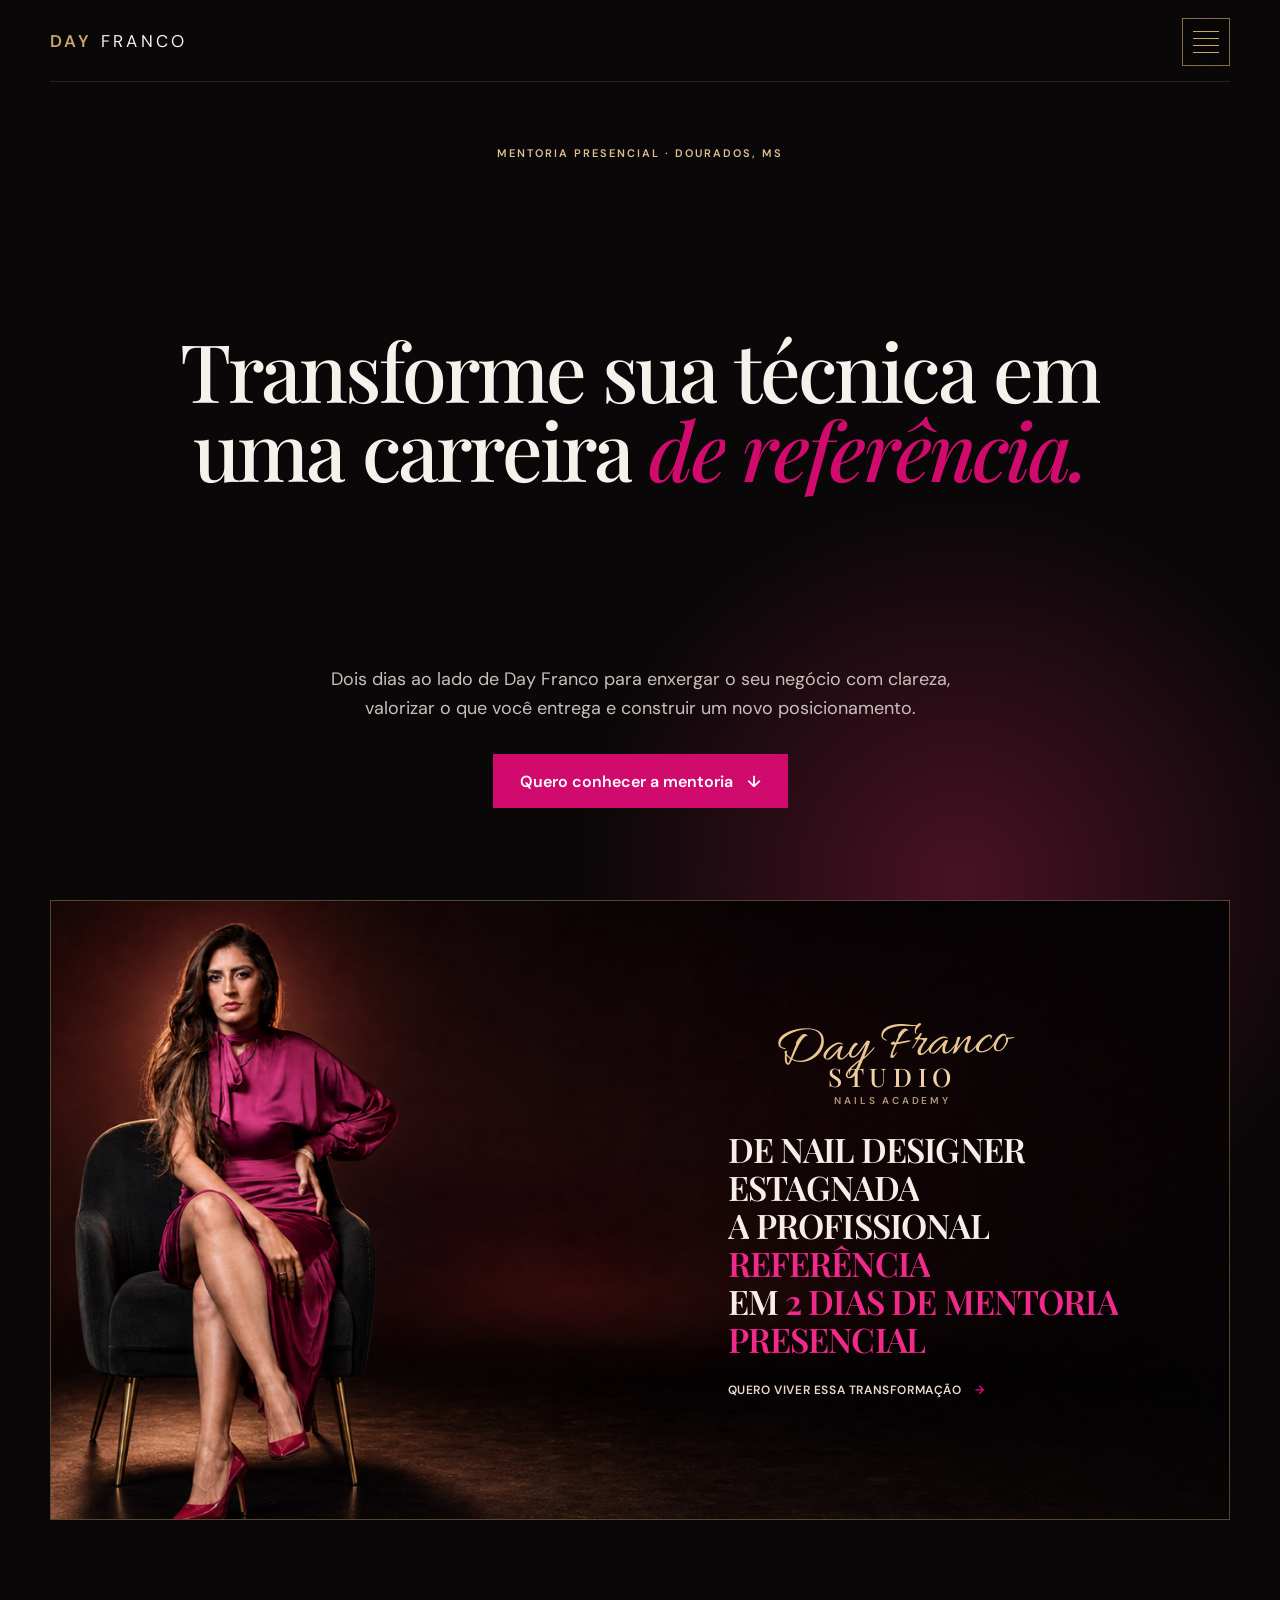
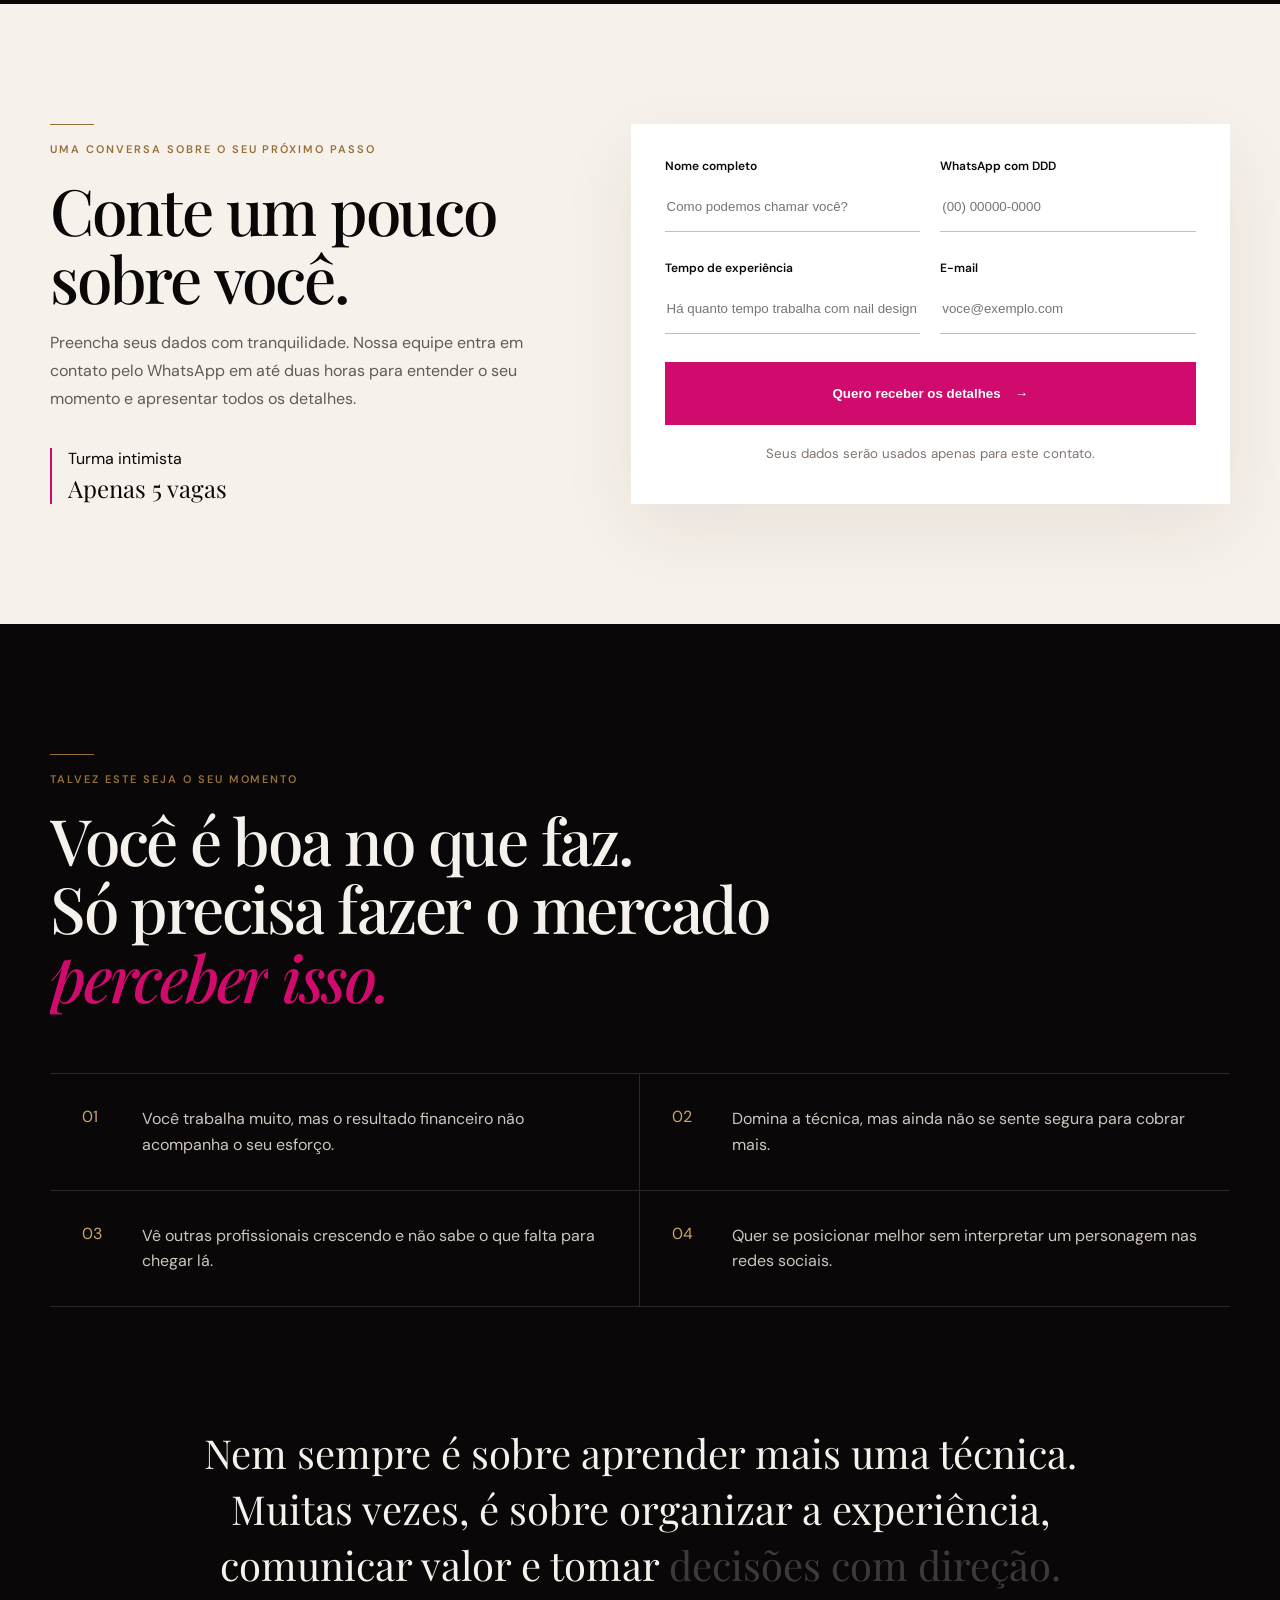
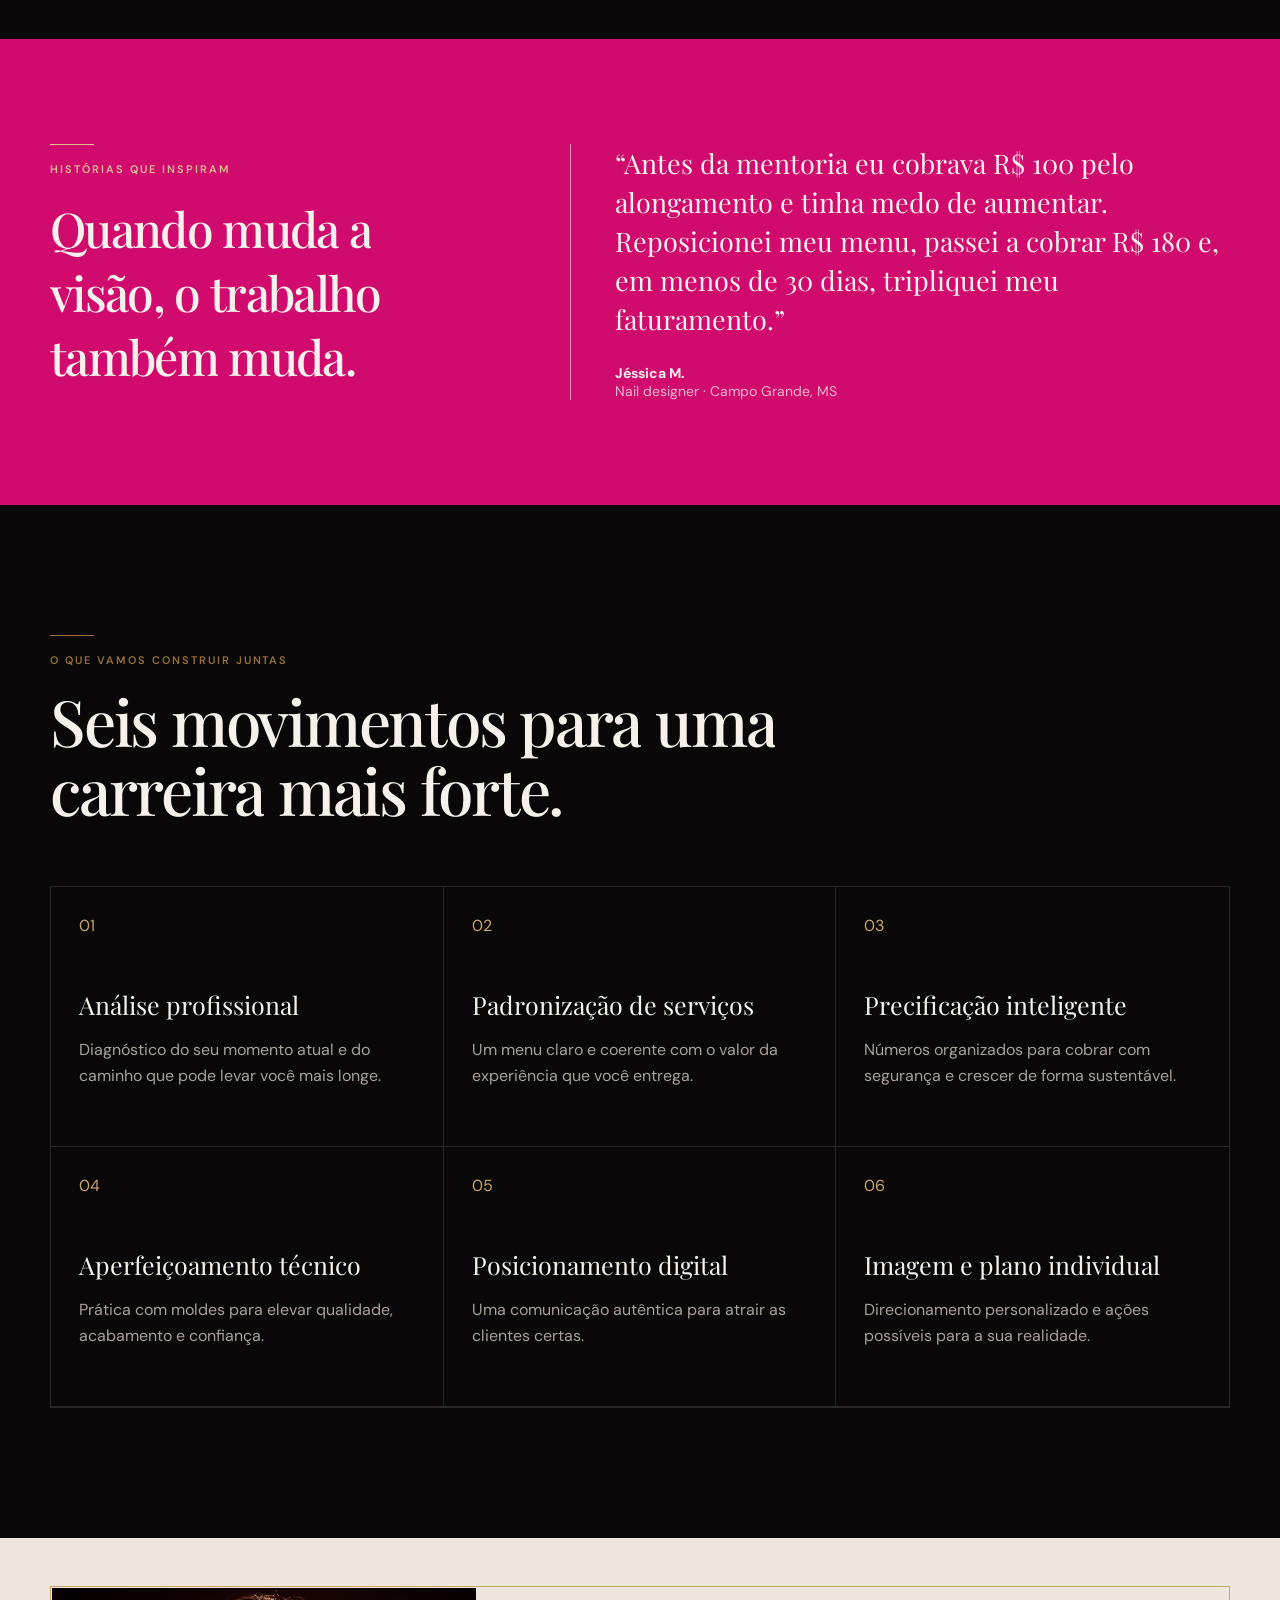
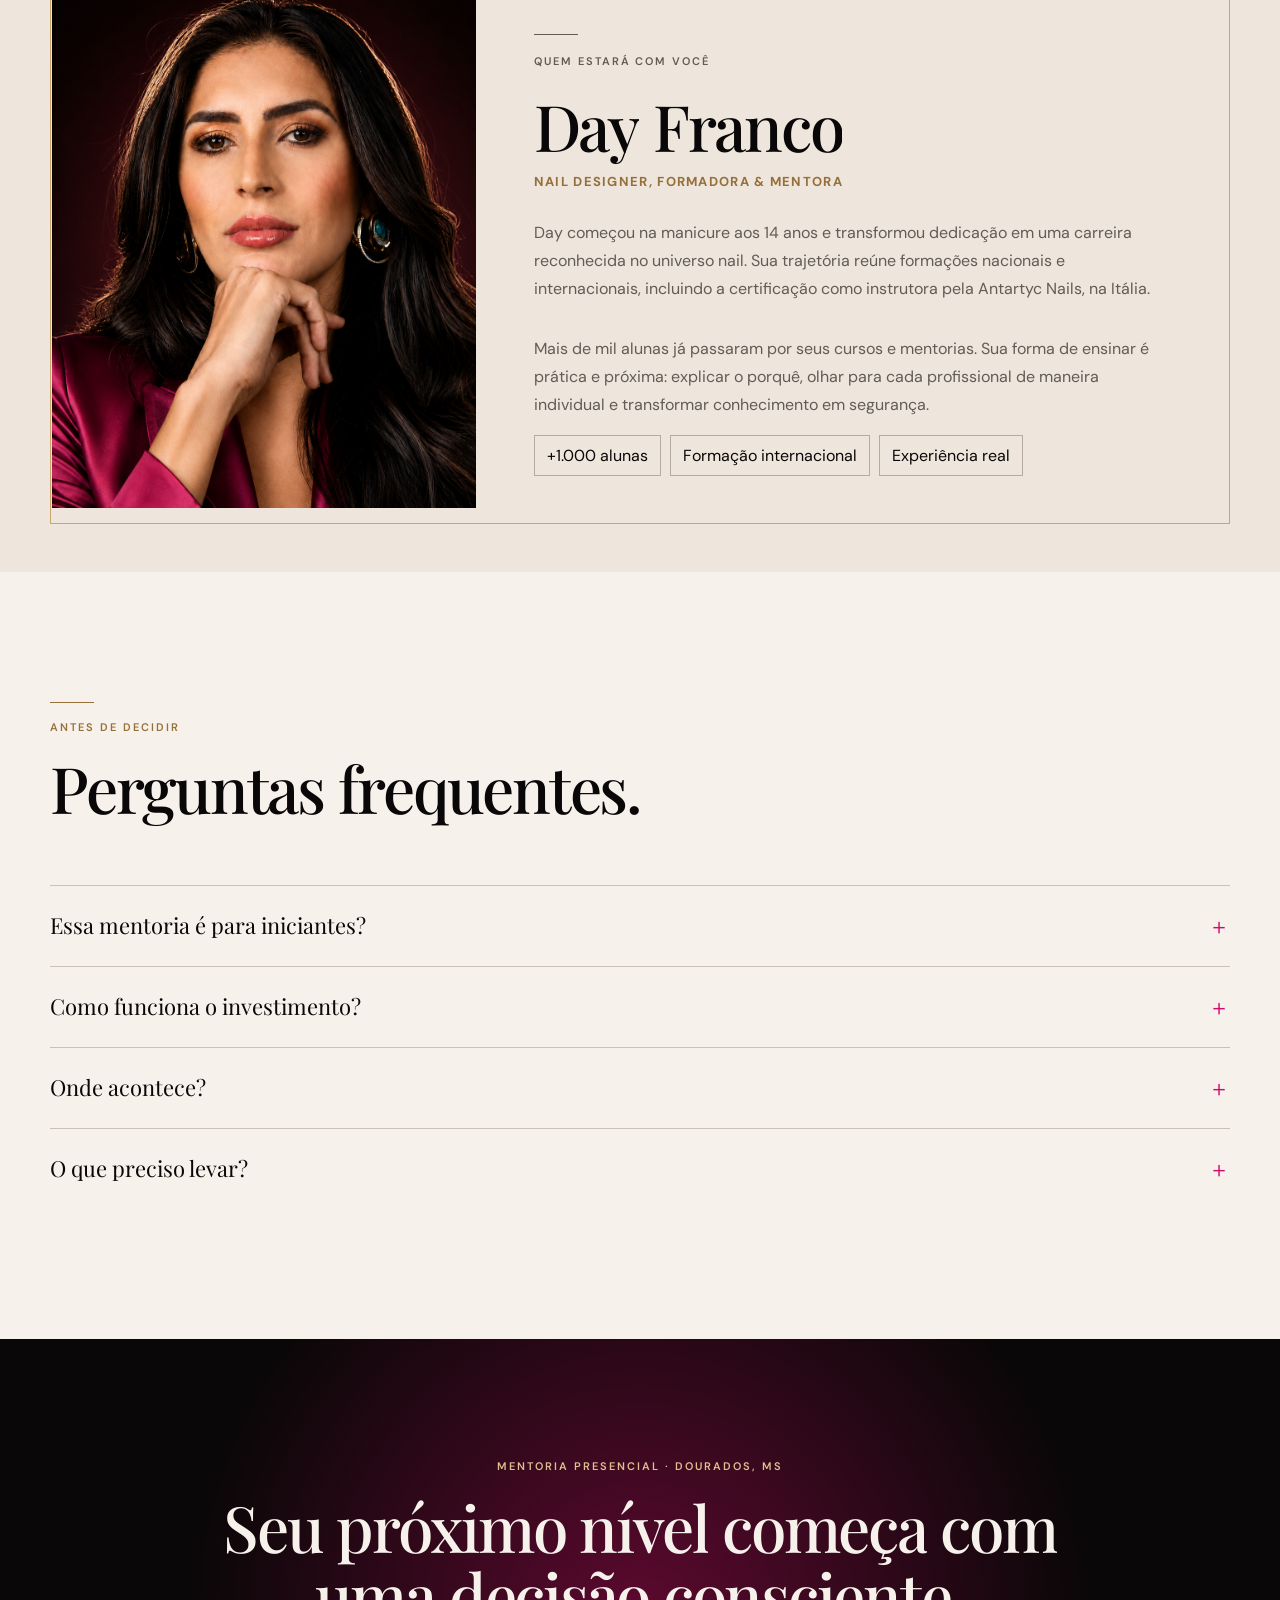
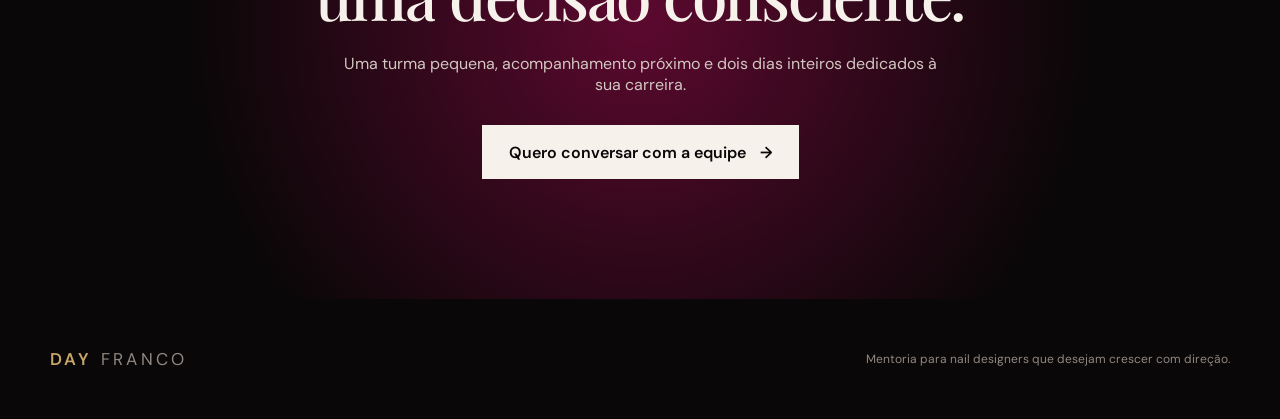
==== commit 14cfa766: "Hero Day Franco: zoom menor, ancorado no topo, sem cortar a cabeca Co-Authored-By: Claude Sonnet 5.5" ====
--- a/dayfranco/index.html
+++ b/dayfranco/index.html
@@ -1,4 +1,4 @@
-<!doctype html><html lang="pt-BR"><head><meta charset="utf-8"><meta name="viewport" content="width=device-width,initial-scale=1"><title>Mentoria Day Franco | Nail Designer de Referência</title><meta name="description" content="Mentoria presencial para nail designers que desejam transformar técnica em posicionamento, valor e crescimento."><link rel="preload" as="image" href="/dayfranco/hero-day-franco-face-locked-v1.png"><link rel="stylesheet" href="/dayfranco/styles.css"><link rel="stylesheet" href="/dayfranco/mentor-frame.css"><link rel="stylesheet" href="/dayfranco/menu.css"><link rel="stylesheet" href="/dayfranco/campaign-hero.css"><link rel="stylesheet" href="/dayfranco/motion.css?v=4"><script defer src="/dayfranco/campaign-hero.js"></script><script defer src="/dayfranco/menu.js"></script><script defer src="/dayfranco/motion.js?v=3"></script></head><body><main>
+<!doctype html><html lang="pt-BR"><head><meta charset="utf-8"><meta name="viewport" content="width=device-width,initial-scale=1"><title>Mentoria Day Franco | Nail Designer de Referência</title><meta name="description" content="Mentoria presencial para nail designers que desejam transformar técnica em posicionamento, valor e crescimento."><link rel="preload" as="image" href="/dayfranco/hero-day-franco-face-locked-v1.png"><link rel="stylesheet" href="/dayfranco/styles.css"><link rel="stylesheet" href="/dayfranco/mentor-frame.css"><link rel="stylesheet" href="/dayfranco/menu.css"><link rel="stylesheet" href="/dayfranco/campaign-hero.css"><link rel="stylesheet" href="/dayfranco/motion.css?v=5"><script defer src="/dayfranco/campaign-hero.js"></script><script defer src="/dayfranco/menu.js"></script><script defer src="/dayfranco/motion.js?v=3"></script></head><body><main>
 <section class="hero" id="inicio"><nav class="nav shell"><a class="brand" href="#inicio"><span>DAY</span> FRANCO</a><a href="#mentoria">A mentoria</a></nav><div class="heroCopy shell"><p class="eyebrow">Mentoria presencial · Dourados, MS</p><h1>Transforme sua técnica em uma carreira <em>de referência.</em></h1><p class="lead">Dois dias ao lado de Day Franco para enxergar o seu negócio com clareza, valorizar o que você entrega e construir um novo posicionamento.</p><a class="button" href="#inscricao">Quero conhecer a mentoria <span>↓</span></a></div><figure class="heroPhoto shell"><img src="/dayfranco/hero-day-franco-face-locked-v1.png" alt="Day Franco sentada em uma poltrona, com vestido fúcsia e pernas cruzadas"><figcaption><strong>Day Franco</strong><span>Nail Designer · Formadora · Mentora</span></figcaption></figure></section>
 <section class="application" id="inscricao"><div class="shell applicationGrid"><div><p class="eyebrow left gold">Uma conversa sobre o seu próximo passo</p><h2>Conte um pouco sobre você.</h2><p>Preencha seus dados com tranquilidade. Nossa equipe entra em contato pelo WhatsApp em até duas horas para entender o seu momento e apresentar todos os detalhes.</p><aside><span>Turma intimista</span><strong>Apenas 5 vagas</strong></aside></div><form><label>Nome completo<input name="nome" placeholder="Como podemos chamar você?"></label><label>WhatsApp com DDD<input name="telefone" placeholder="(00) 00000-0000"></label><label>Tempo de experiência<input name="experiencia" placeholder="Há quanto tempo trabalha com nail design?"></label><label>E-mail<input type="email" name="email" placeholder="voce@exemplo.com"></label><button class="button" type="button">Quero receber os detalhes <span>→</span></button><small>Seus dados serão usados apenas para este contato.</small></form></div></section>
 <section class="recognition shell" id="mentoria"><header class="sectionTitle"><p class="eyebrow left gold">Talvez este seja o seu momento</p><h2>Você é boa no que faz.<br>Só precisa fazer o mercado <em>perceber isso.</em></h2></header><div class="signs"><article><span>01</span><p>Você trabalha muito, mas o resultado financeiro não acompanha o seu esforço.</p></article><article><span>02</span><p>Domina a técnica, mas ainda não se sente segura para cobrar mais.</p></article><article><span>03</span><p>Vê outras profissionais crescendo e não sabe o que falta para chegar lá.</p></article><article><span>04</span><p>Quer se posicionar melhor sem interpretar um personagem nas redes sociais.</p></article></div><p class="statement">Nem sempre é sobre aprender mais uma técnica. Muitas vezes, é sobre organizar a experiência, comunicar valor e tomar decisões com direção.</p></section>
--- a/dayfranco/motion.css
+++ b/dayfranco/motion.css
@@ -40,7 +40,7 @@
 .heroPhoto img{will-change:transform}
 .dayMenuLinks li{opacity:0;transform:translateY(10px);transition:opacity .25s ease,transform .25s ease}
 .dayMenu.open .dayMenuLinks li{opacity:1;transform:none;transition:opacity .4s ease,transform .5s cubic-bezier(.2,.7,.1,1);transition-delay:calc(var(--i)*45ms + 120ms)}
-.mv .campaignHero img{scale:1.18;transition:scale 2.4s cubic-bezier(.2,.7,.1,1)}
+.mv .campaignHero img{scale:1.06;transform-origin:50% 0;transition:scale 2.4s cubic-bezier(.2,.7,.1,1)}
 .mv .campaignHero.in img{scale:1}
 .mv .campaignHero:before{content:'';position:absolute;inset:0;z-index:1;pointer-events:none;background:linear-gradient(105deg,transparent 35%,#e9c79126 50%,transparent 65%);transform:translateX(-110%)}
 .mv .campaignHero.in:before{animation:sweep 2.2s .5s cubic-bezier(.4,0,.2,1) 1 forwards}
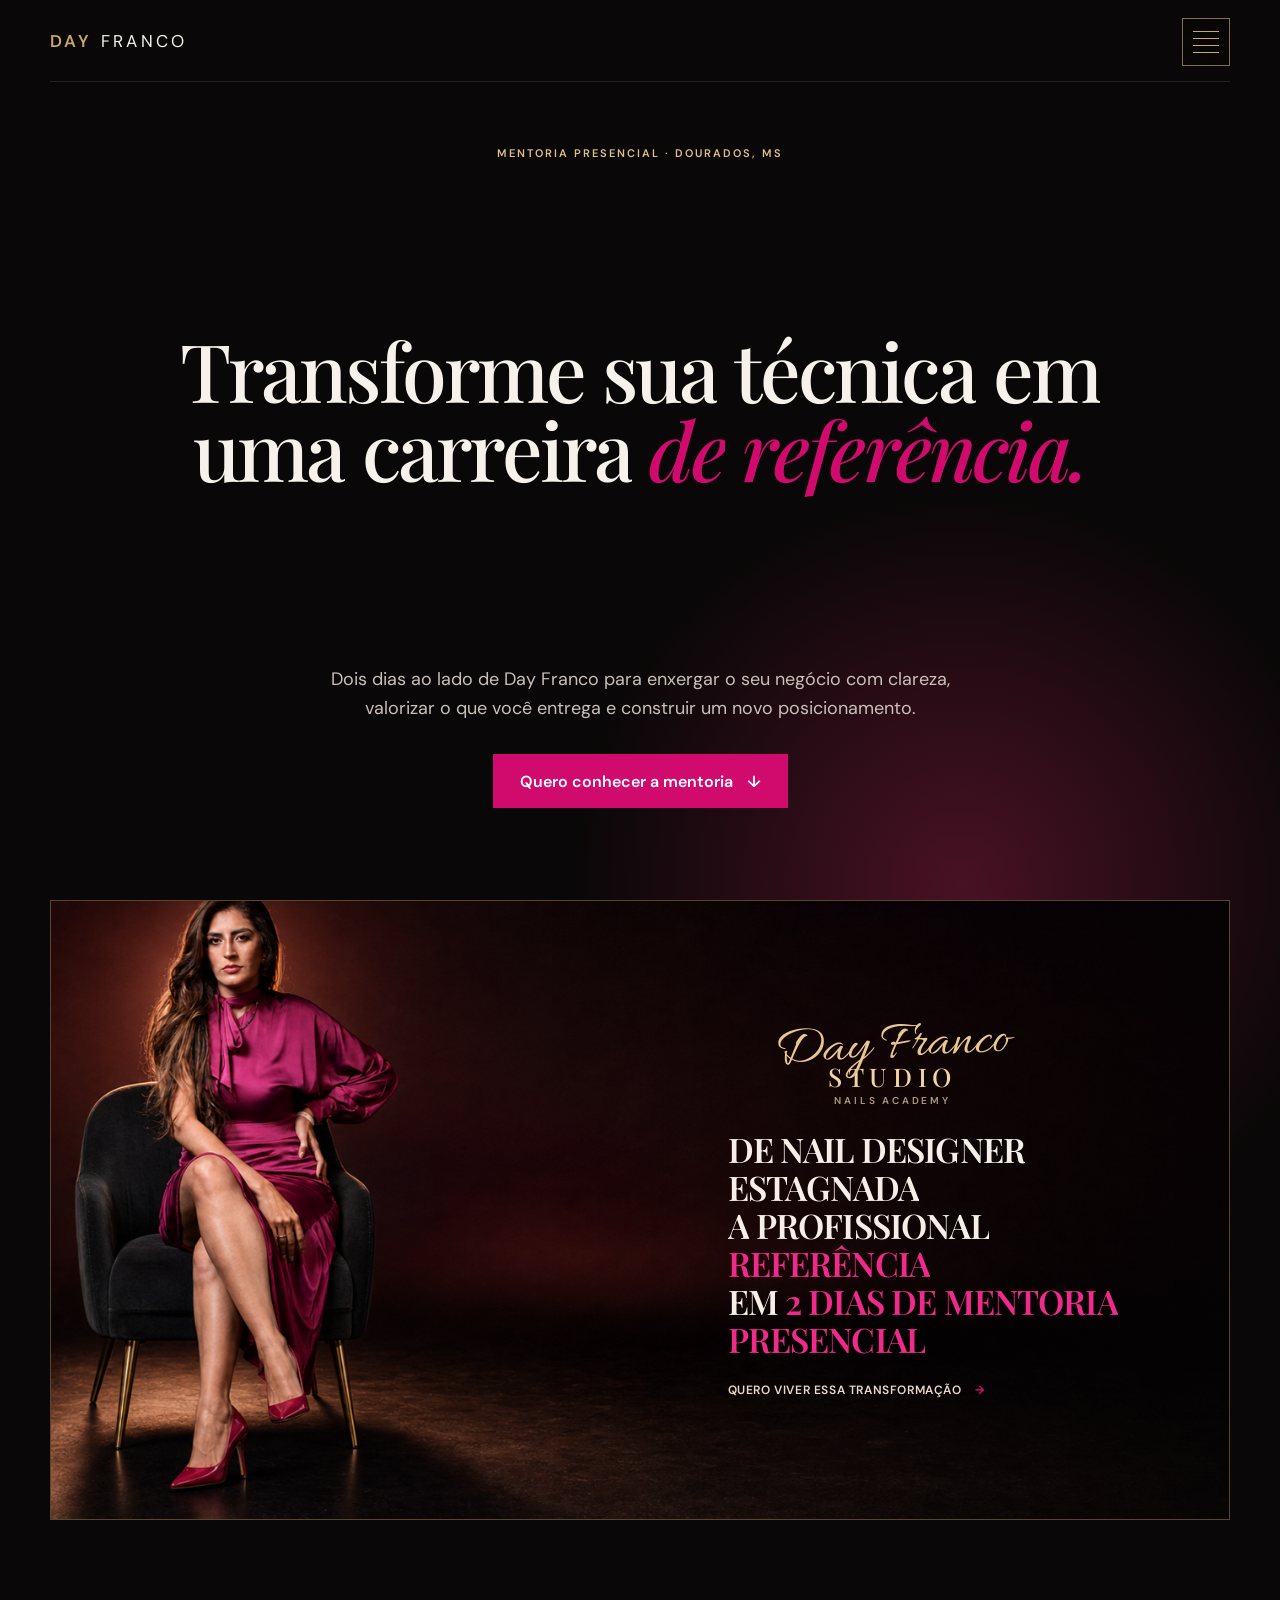
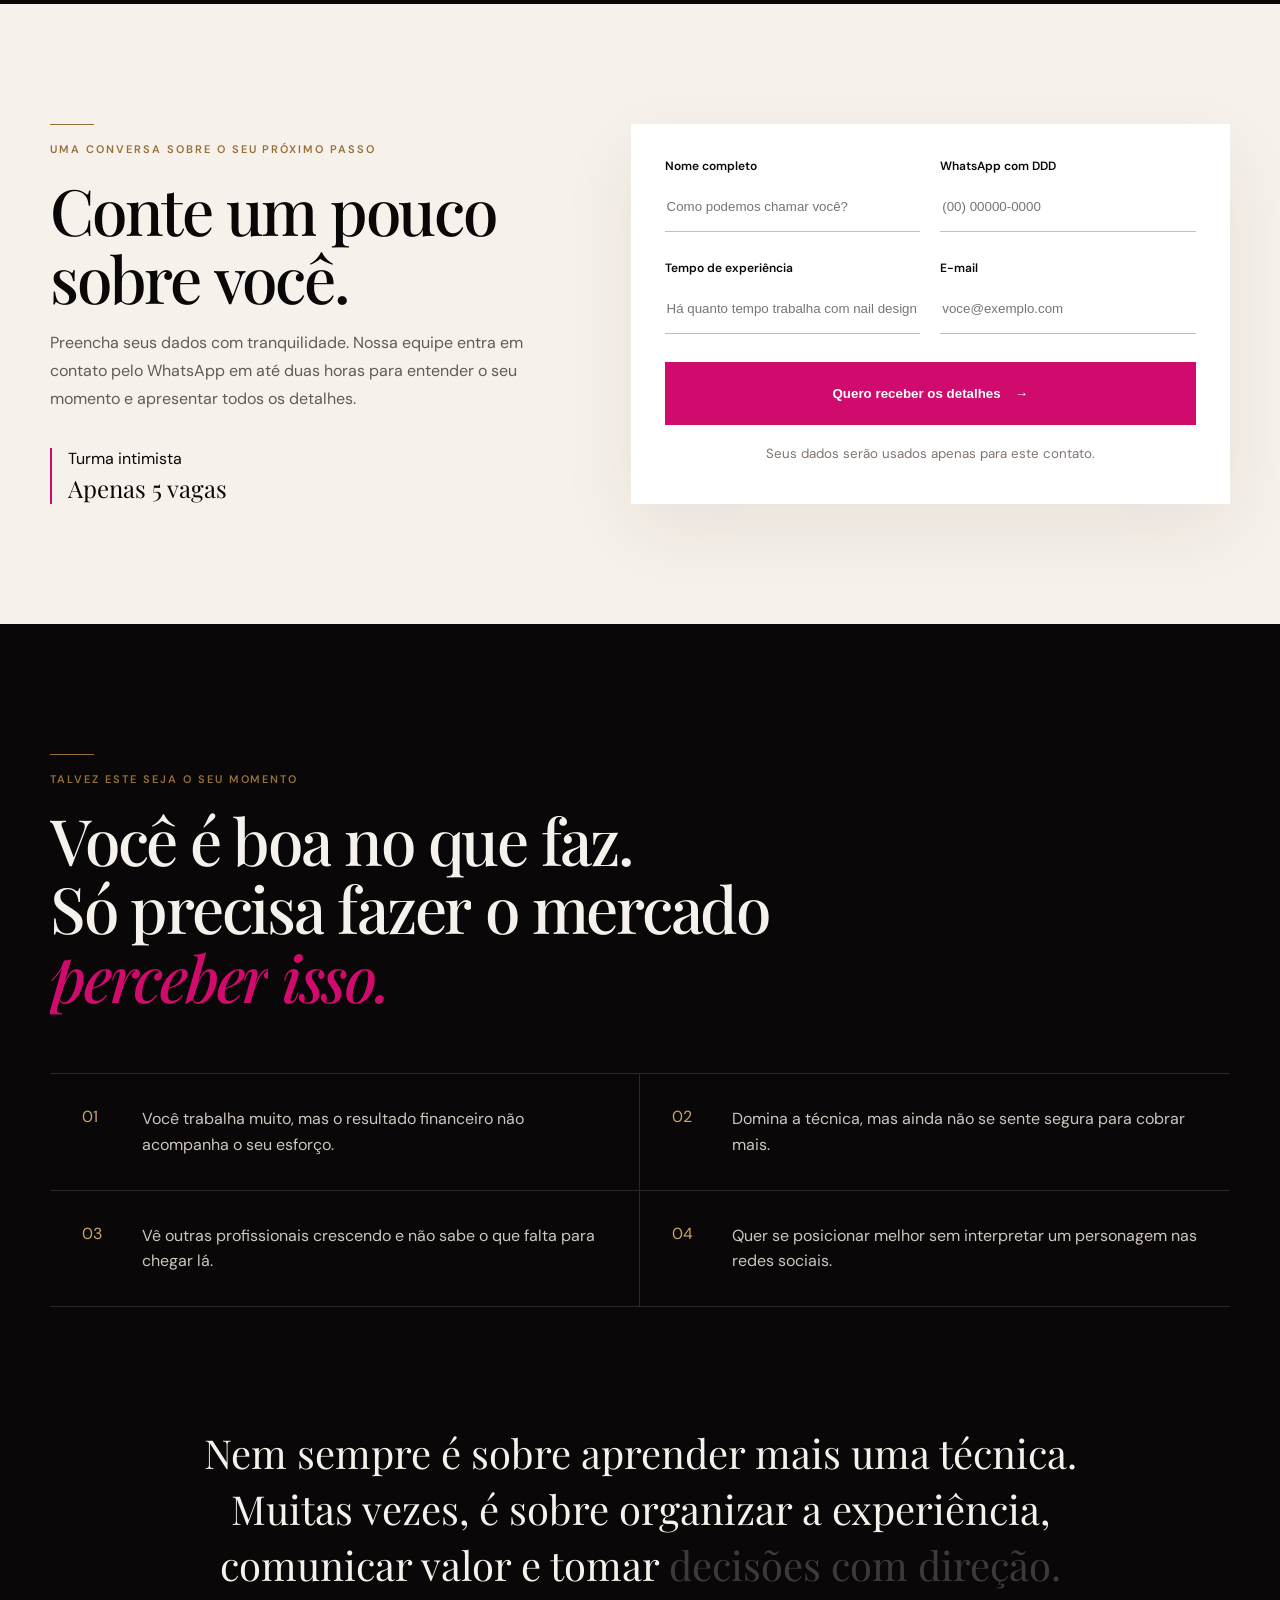
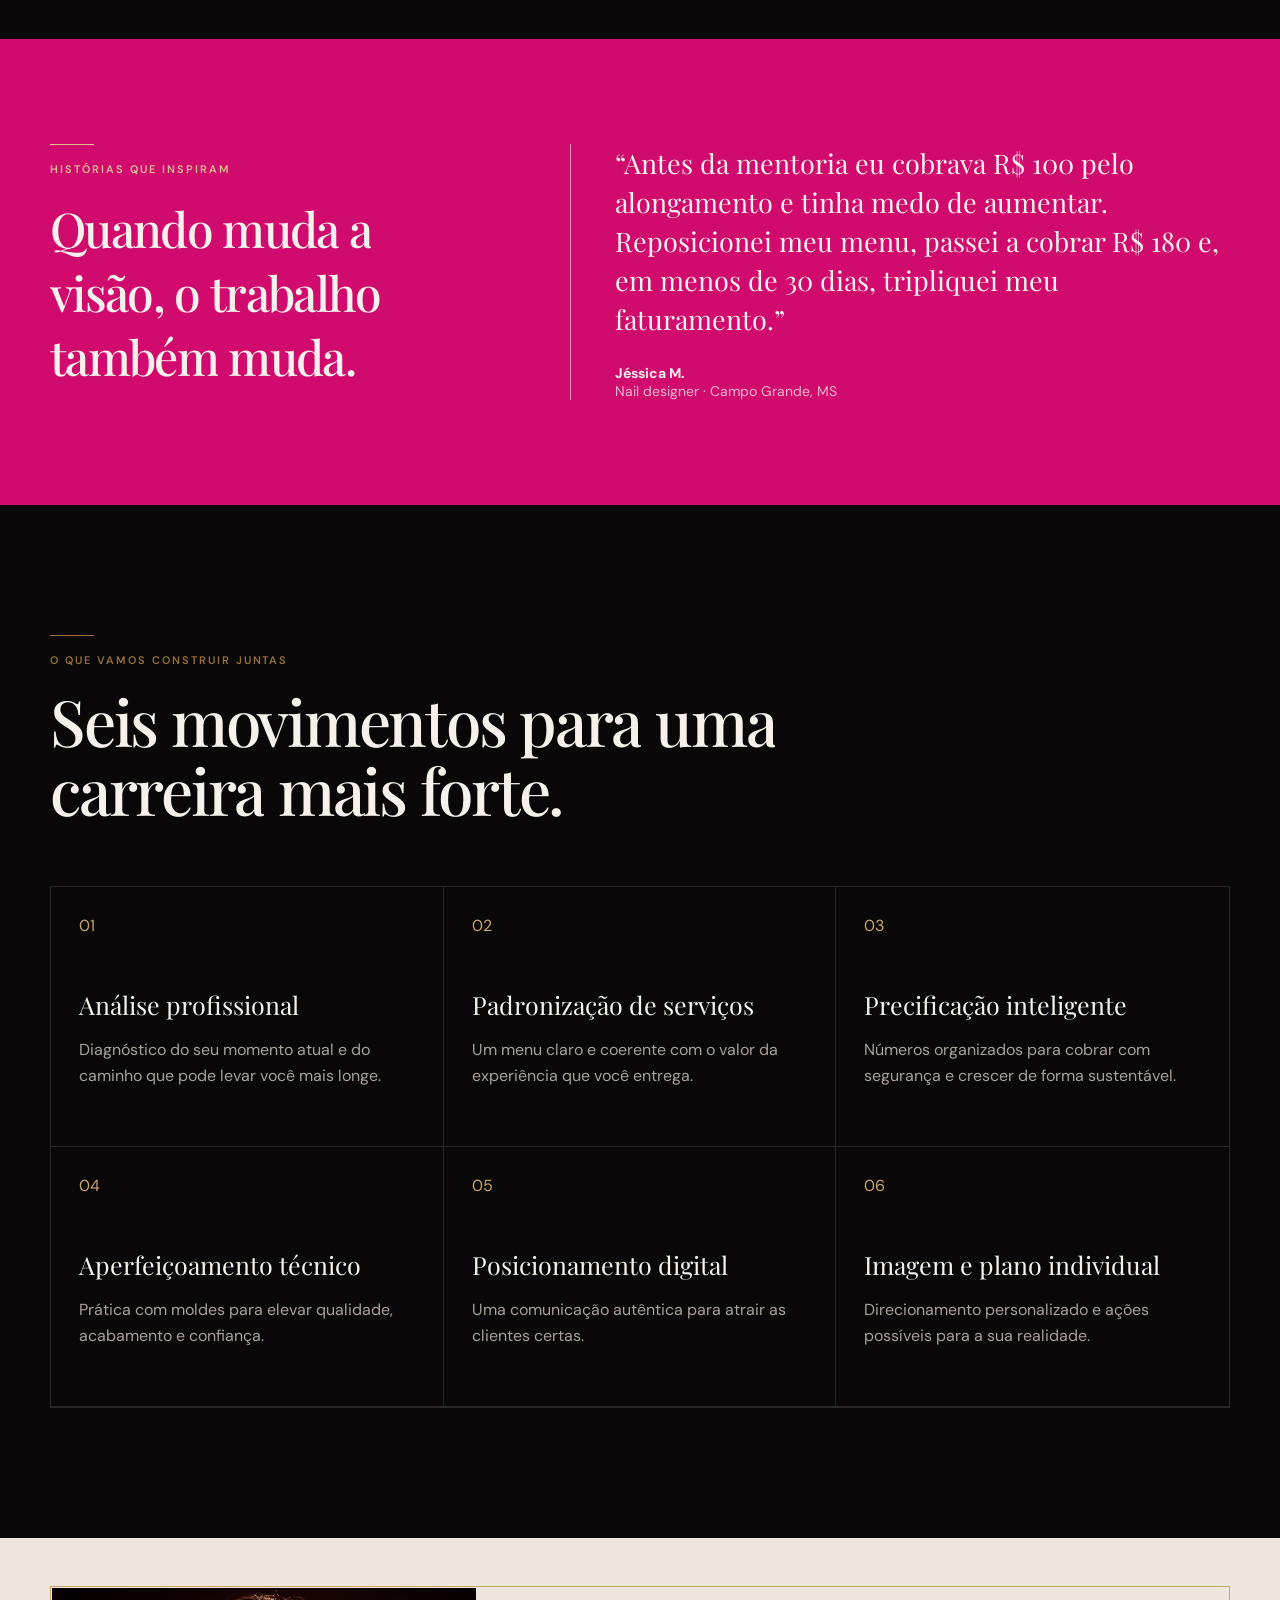
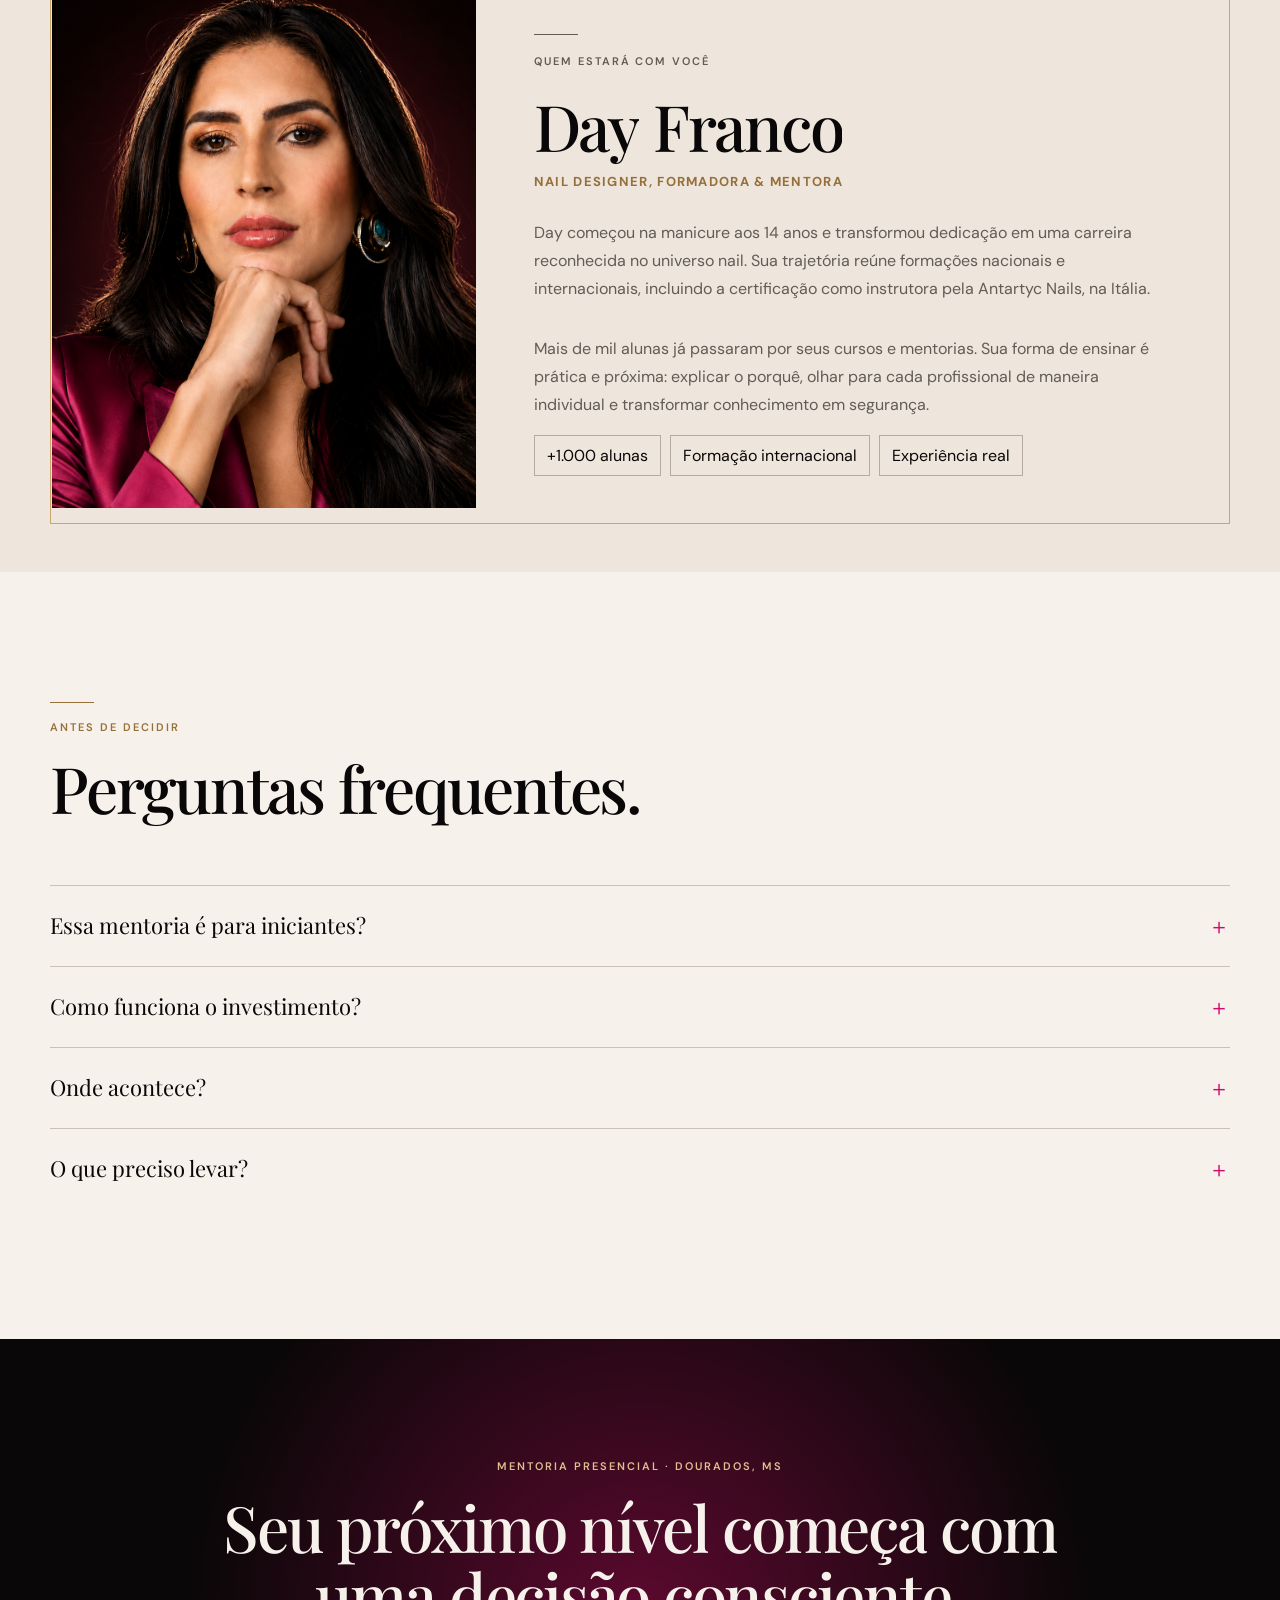
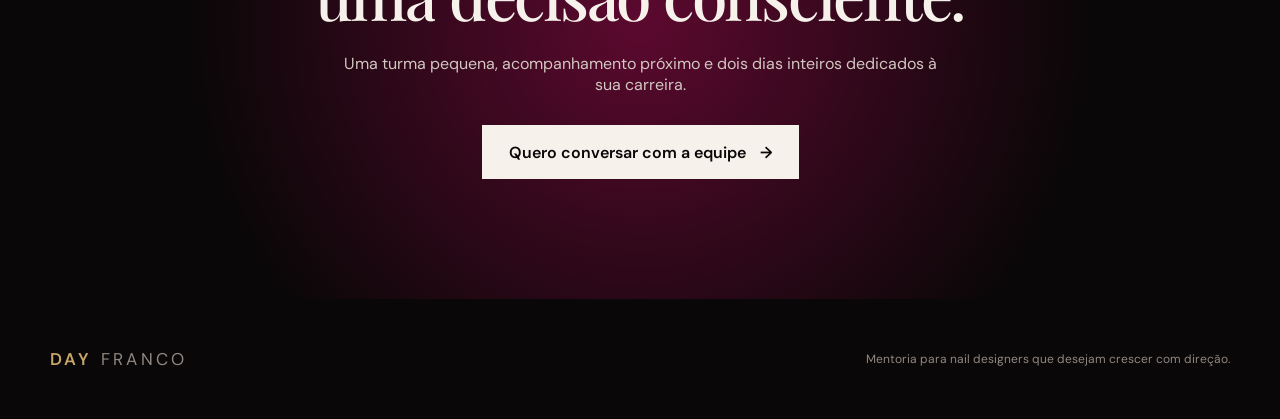
==== commit 8c53c940: "Hero Day Franco: sem zoom na foto Co-Authored-By: Claude Sonnet 5.5 <noreply@anthropic.com>" ====
--- a/dayfranco/index.html
+++ b/dayfranco/index.html
@@ -1,4 +1,4 @@
-<!doctype html><html lang="pt-BR"><head><meta charset="utf-8"><meta name="viewport" content="width=device-width,initial-scale=1"><title>Mentoria Day Franco | Nail Designer de Referência</title><meta name="description" content="Mentoria presencial para nail designers que desejam transformar técnica em posicionamento, valor e crescimento."><link rel="preload" as="image" href="/dayfranco/hero-day-franco-face-locked-v1.png"><link rel="stylesheet" href="/dayfranco/styles.css"><link rel="stylesheet" href="/dayfranco/mentor-frame.css"><link rel="stylesheet" href="/dayfranco/menu.css"><link rel="stylesheet" href="/dayfranco/campaign-hero.css"><link rel="stylesheet" href="/dayfranco/motion.css?v=5"><script defer src="/dayfranco/campaign-hero.js"></script><script defer src="/dayfranco/menu.js"></script><script defer src="/dayfranco/motion.js?v=3"></script></head><body><main>
+<!doctype html><html lang="pt-BR"><head><meta charset="utf-8"><meta name="viewport" content="width=device-width,initial-scale=1"><title>Mentoria Day Franco | Nail Designer de Referência</title><meta name="description" content="Mentoria presencial para nail designers que desejam transformar técnica em posicionamento, valor e crescimento."><link rel="preload" as="image" href="/dayfranco/hero-day-franco-face-locked-v1.png"><link rel="stylesheet" href="/dayfranco/styles.css"><link rel="stylesheet" href="/dayfranco/mentor-frame.css"><link rel="stylesheet" href="/dayfranco/menu.css"><link rel="stylesheet" href="/dayfranco/campaign-hero.css"><link rel="stylesheet" href="/dayfranco/motion.css?v=6"><script defer src="/dayfranco/campaign-hero.js"></script><script defer src="/dayfranco/menu.js"></script><script defer src="/dayfranco/motion.js?v=3"></script></head><body><main>
 <section class="hero" id="inicio"><nav class="nav shell"><a class="brand" href="#inicio"><span>DAY</span> FRANCO</a><a href="#mentoria">A mentoria</a></nav><div class="heroCopy shell"><p class="eyebrow">Mentoria presencial · Dourados, MS</p><h1>Transforme sua técnica em uma carreira <em>de referência.</em></h1><p class="lead">Dois dias ao lado de Day Franco para enxergar o seu negócio com clareza, valorizar o que você entrega e construir um novo posicionamento.</p><a class="button" href="#inscricao">Quero conhecer a mentoria <span>↓</span></a></div><figure class="heroPhoto shell"><img src="/dayfranco/hero-day-franco-face-locked-v1.png" alt="Day Franco sentada em uma poltrona, com vestido fúcsia e pernas cruzadas"><figcaption><strong>Day Franco</strong><span>Nail Designer · Formadora · Mentora</span></figcaption></figure></section>
 <section class="application" id="inscricao"><div class="shell applicationGrid"><div><p class="eyebrow left gold">Uma conversa sobre o seu próximo passo</p><h2>Conte um pouco sobre você.</h2><p>Preencha seus dados com tranquilidade. Nossa equipe entra em contato pelo WhatsApp em até duas horas para entender o seu momento e apresentar todos os detalhes.</p><aside><span>Turma intimista</span><strong>Apenas 5 vagas</strong></aside></div><form><label>Nome completo<input name="nome" placeholder="Como podemos chamar você?"></label><label>WhatsApp com DDD<input name="telefone" placeholder="(00) 00000-0000"></label><label>Tempo de experiência<input name="experiencia" placeholder="Há quanto tempo trabalha com nail design?"></label><label>E-mail<input type="email" name="email" placeholder="voce@exemplo.com"></label><button class="button" type="button">Quero receber os detalhes <span>→</span></button><small>Seus dados serão usados apenas para este contato.</small></form></div></section>
 <section class="recognition shell" id="mentoria"><header class="sectionTitle"><p class="eyebrow left gold">Talvez este seja o seu momento</p><h2>Você é boa no que faz.<br>Só precisa fazer o mercado <em>perceber isso.</em></h2></header><div class="signs"><article><span>01</span><p>Você trabalha muito, mas o resultado financeiro não acompanha o seu esforço.</p></article><article><span>02</span><p>Domina a técnica, mas ainda não se sente segura para cobrar mais.</p></article><article><span>03</span><p>Vê outras profissionais crescendo e não sabe o que falta para chegar lá.</p></article><article><span>04</span><p>Quer se posicionar melhor sem interpretar um personagem nas redes sociais.</p></article></div><p class="statement">Nem sempre é sobre aprender mais uma técnica. Muitas vezes, é sobre organizar a experiência, comunicar valor e tomar decisões com direção.</p></section>
--- a/dayfranco/motion.css
+++ b/dayfranco/motion.css
@@ -40,7 +40,7 @@
 .heroPhoto img{will-change:transform}
 .dayMenuLinks li{opacity:0;transform:translateY(10px);transition:opacity .25s ease,transform .25s ease}
 .dayMenu.open .dayMenuLinks li{opacity:1;transform:none;transition:opacity .4s ease,transform .5s cubic-bezier(.2,.7,.1,1);transition-delay:calc(var(--i)*45ms + 120ms)}
-.mv .campaignHero img{scale:1.06;transform-origin:50% 0;transition:scale 2.4s cubic-bezier(.2,.7,.1,1)}
+.mv .campaignHero img{scale:1}
 .mv .campaignHero.in img{scale:1}
 .mv .campaignHero:before{content:'';position:absolute;inset:0;z-index:1;pointer-events:none;background:linear-gradient(105deg,transparent 35%,#e9c79126 50%,transparent 65%);transform:translateX(-110%)}
 .mv .campaignHero.in:before{animation:sweep 2.2s .5s cubic-bezier(.4,0,.2,1) 1 forwards}
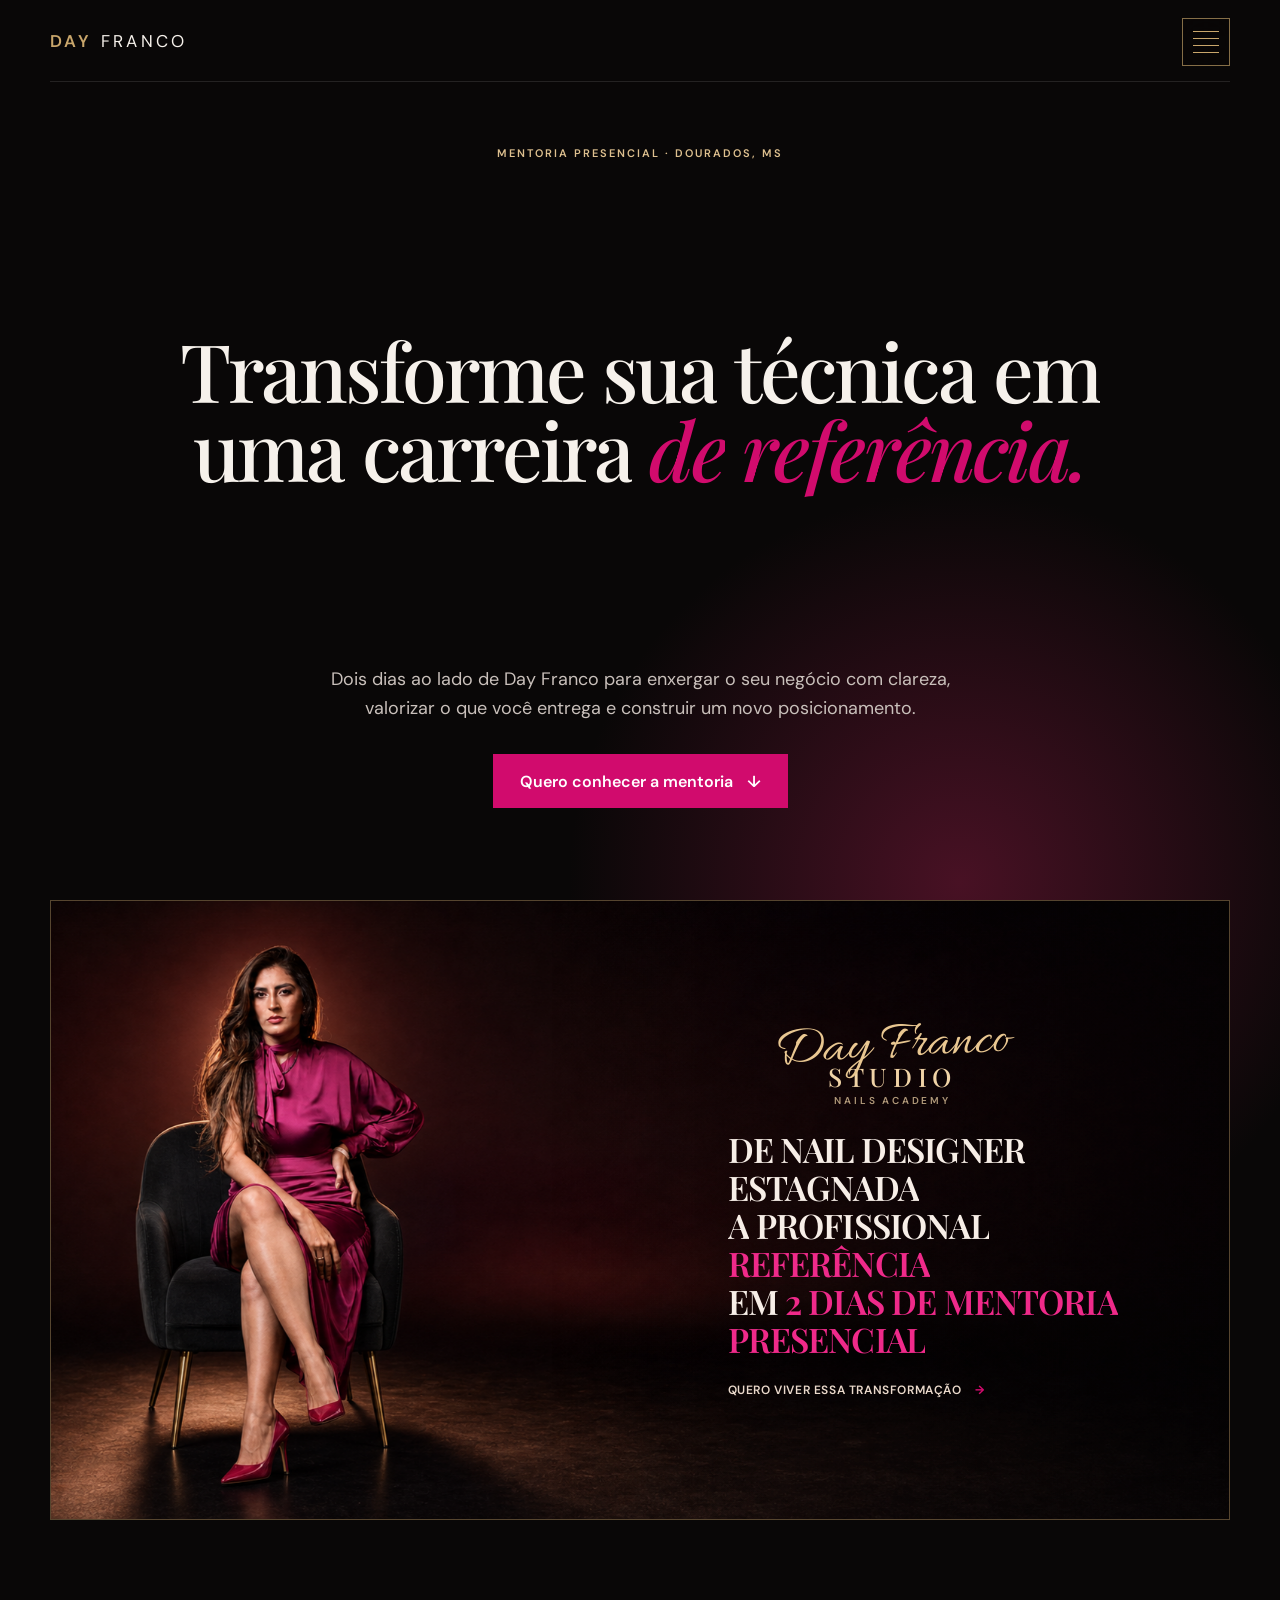
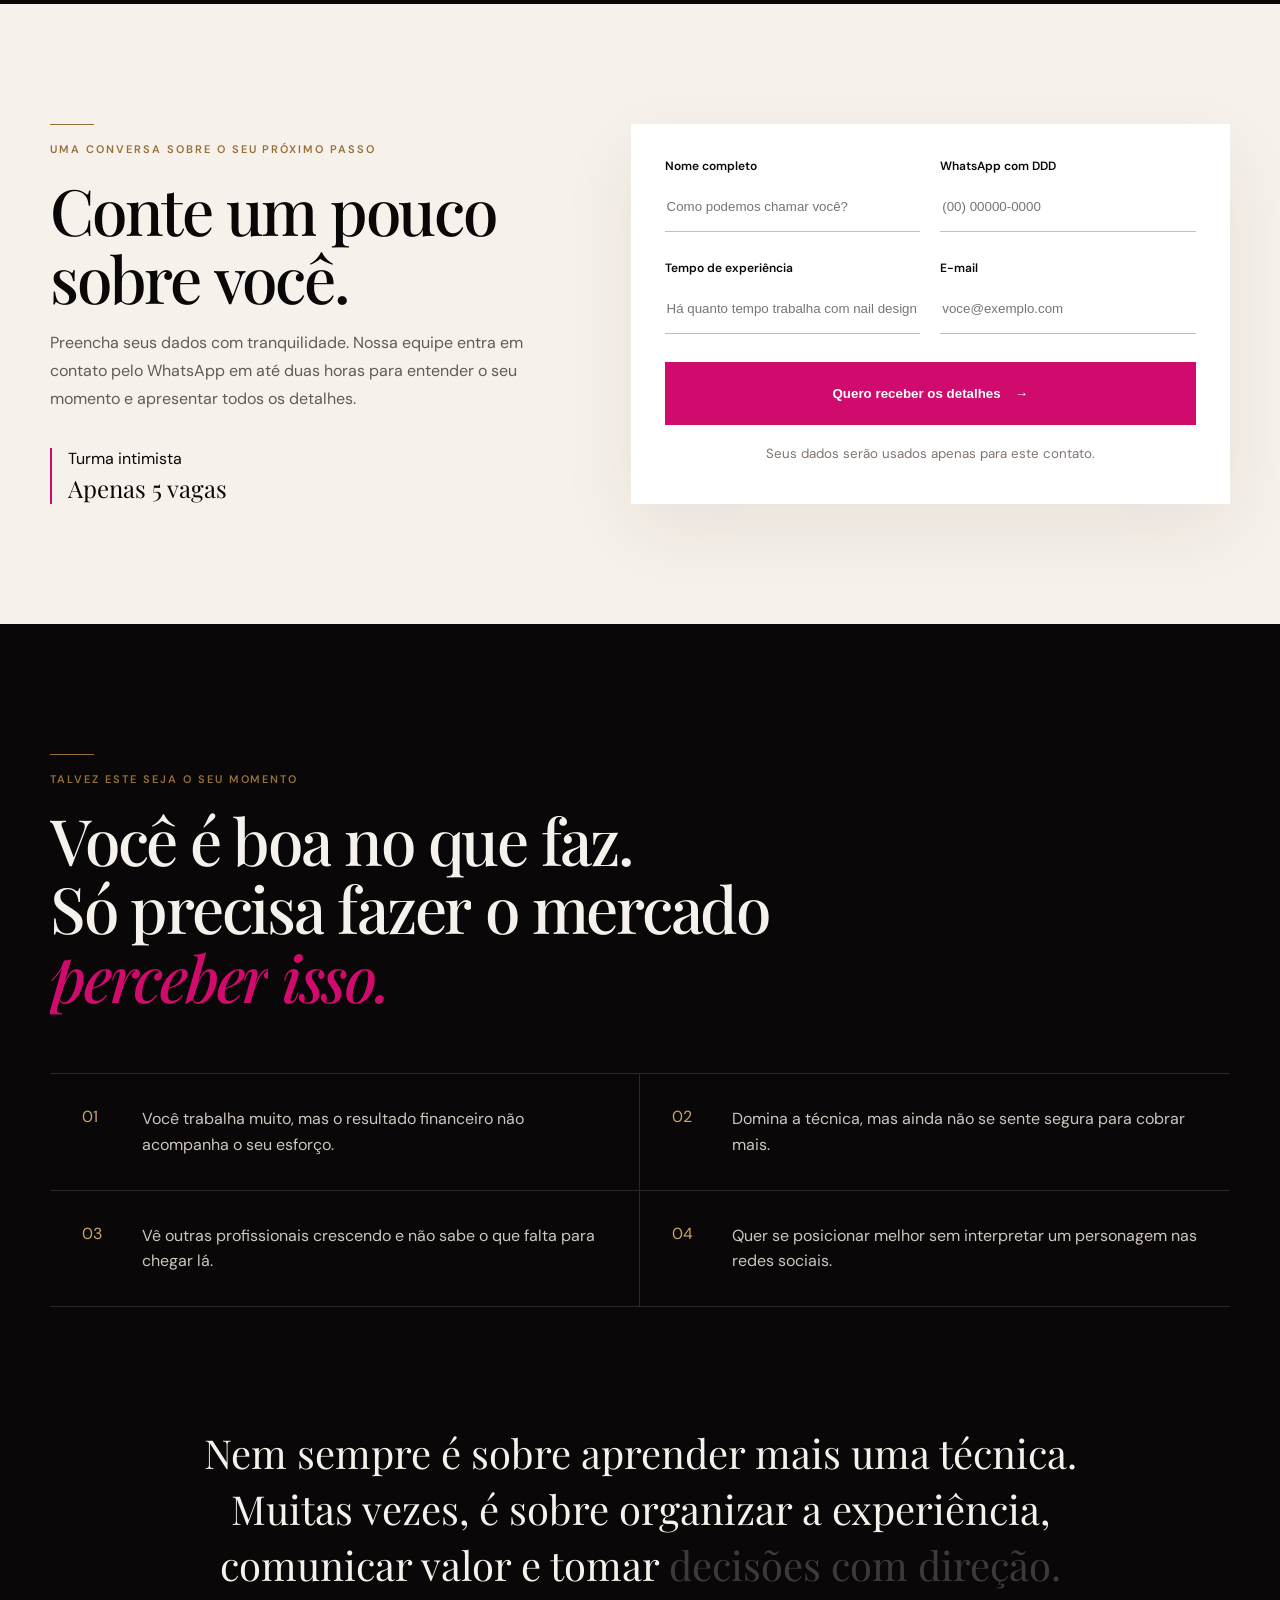
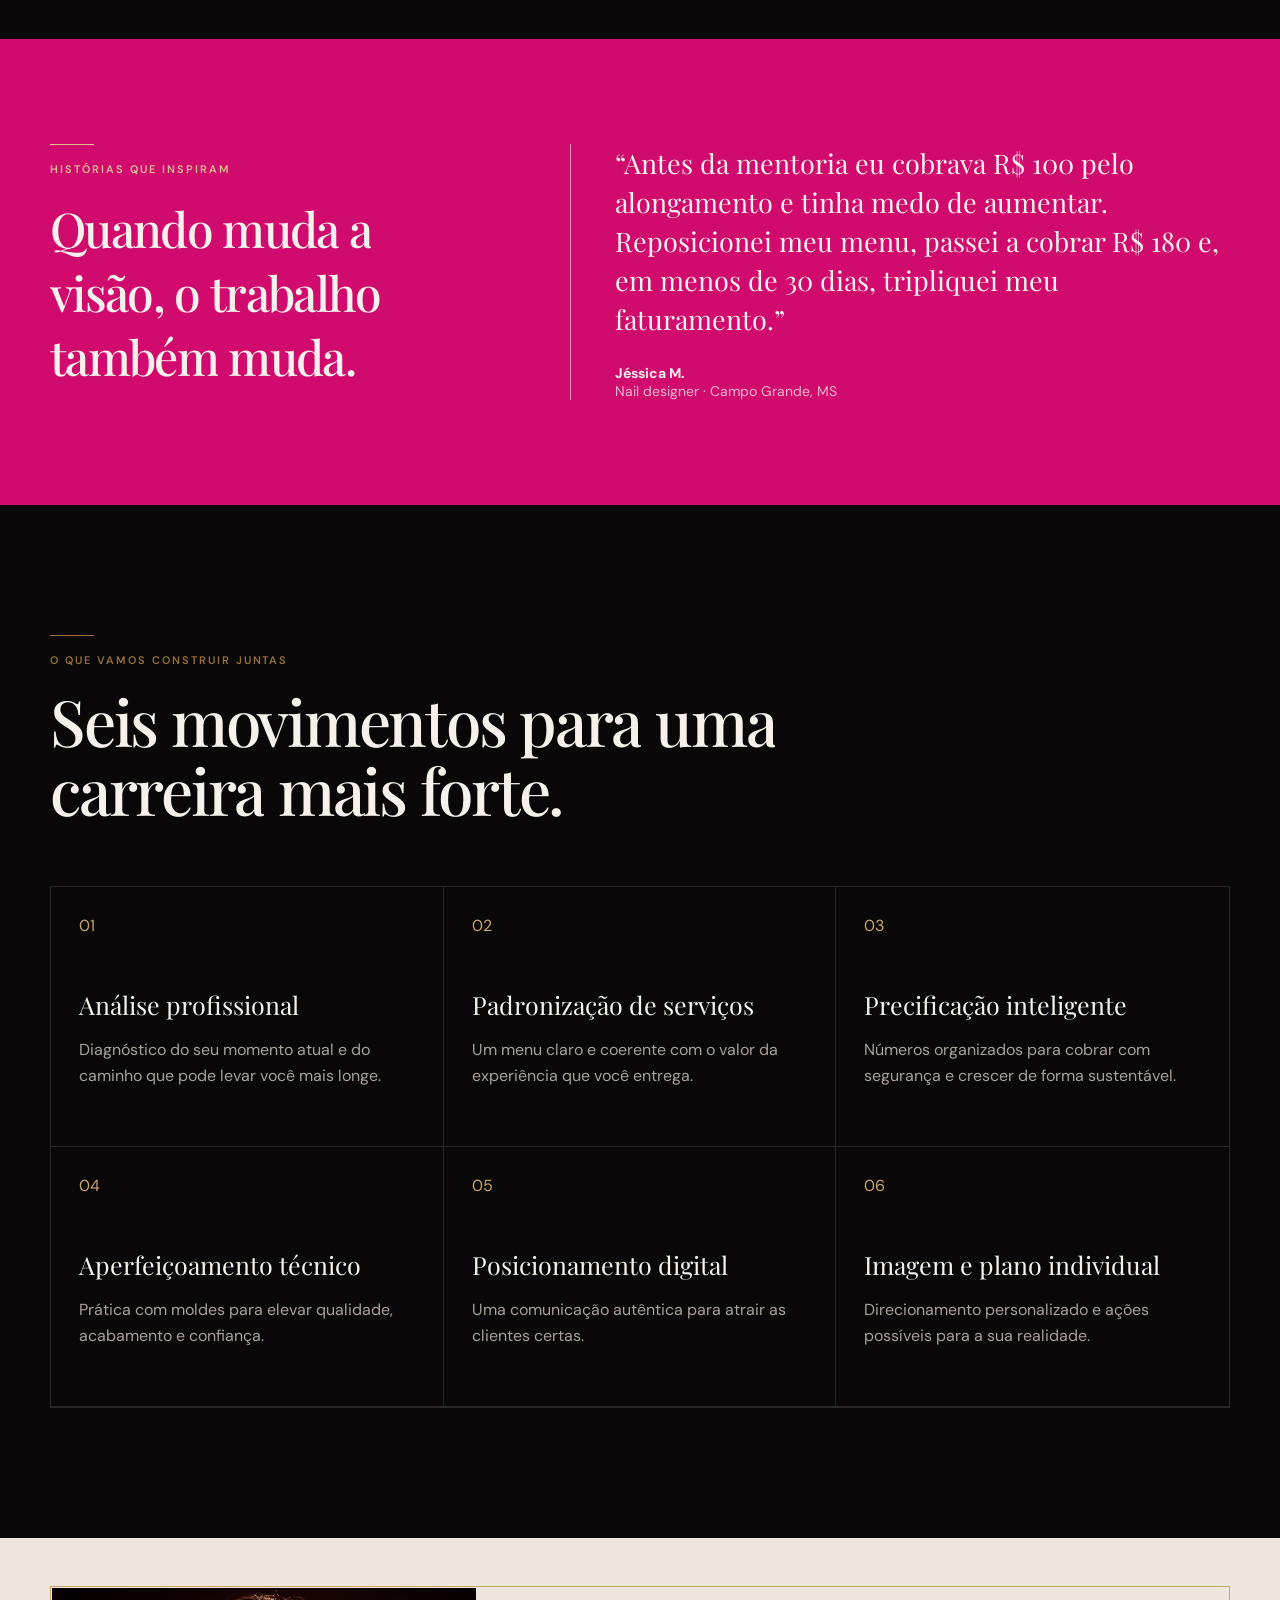
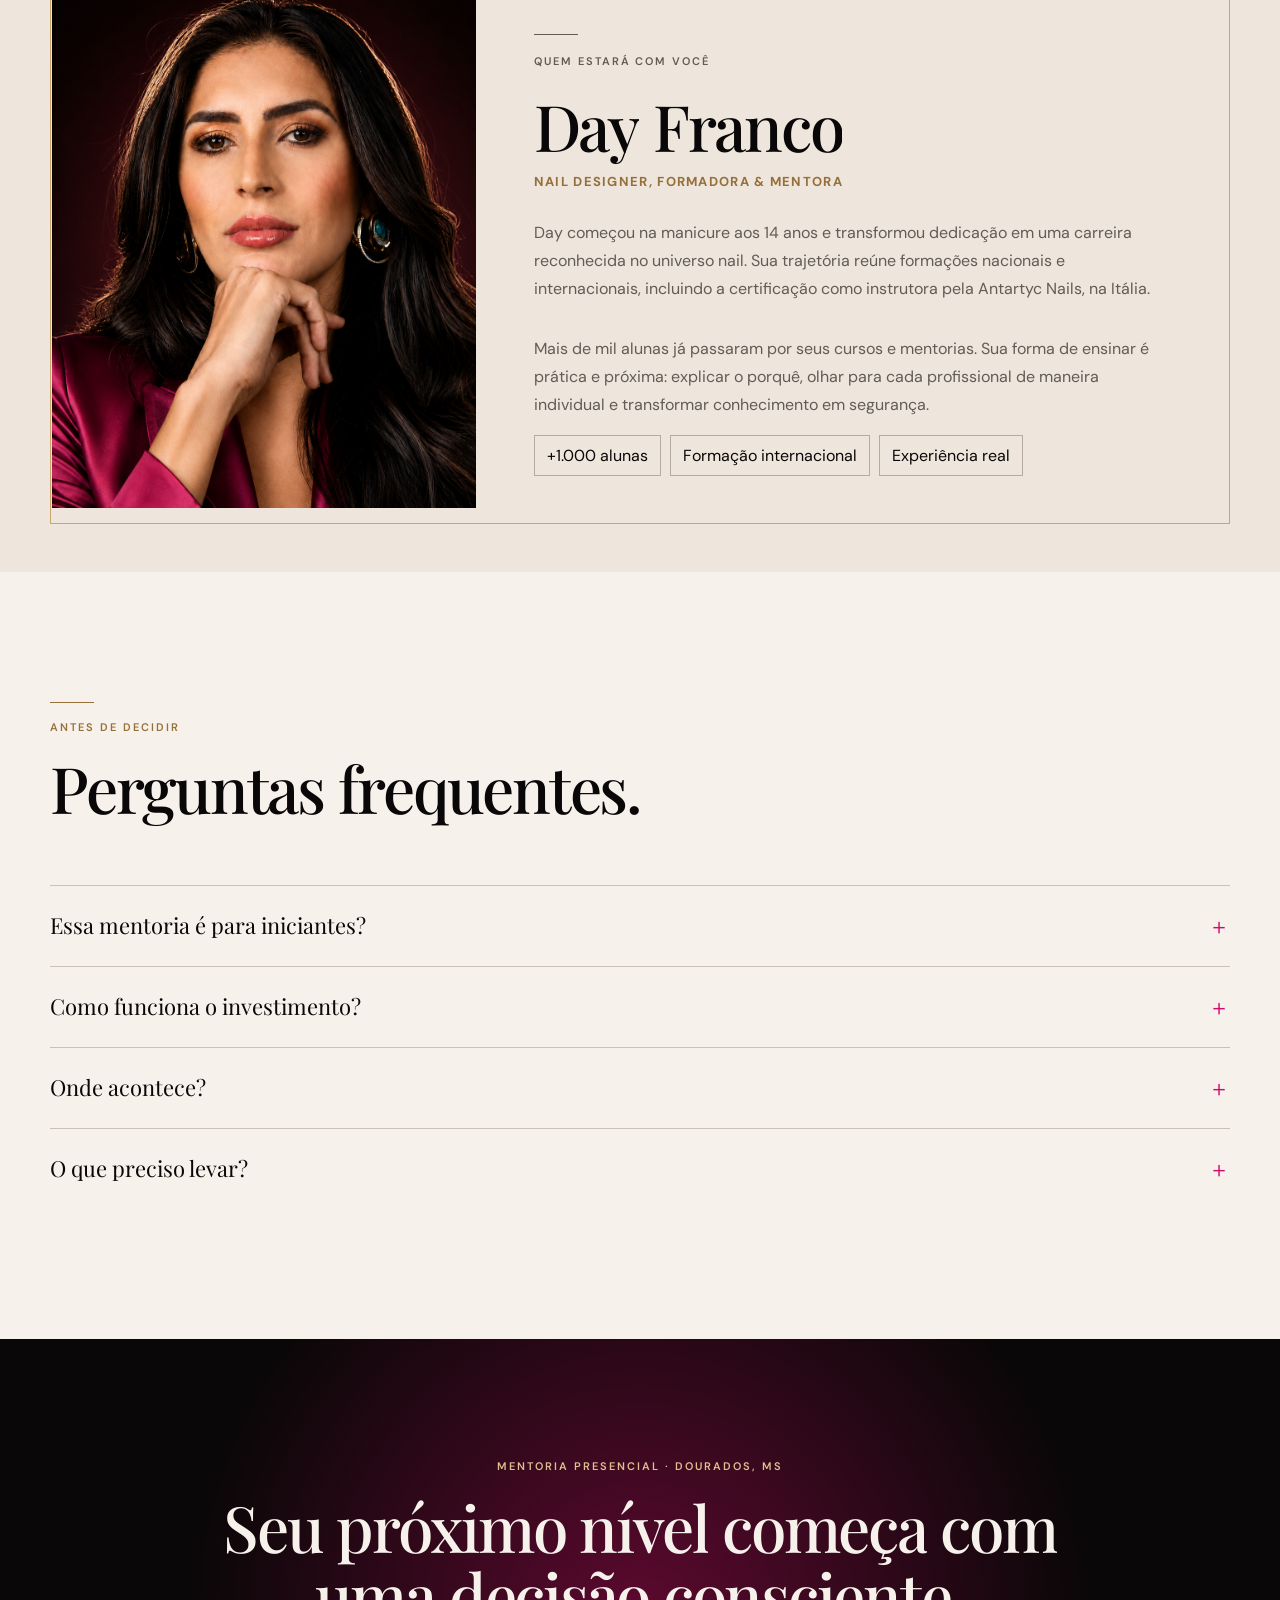
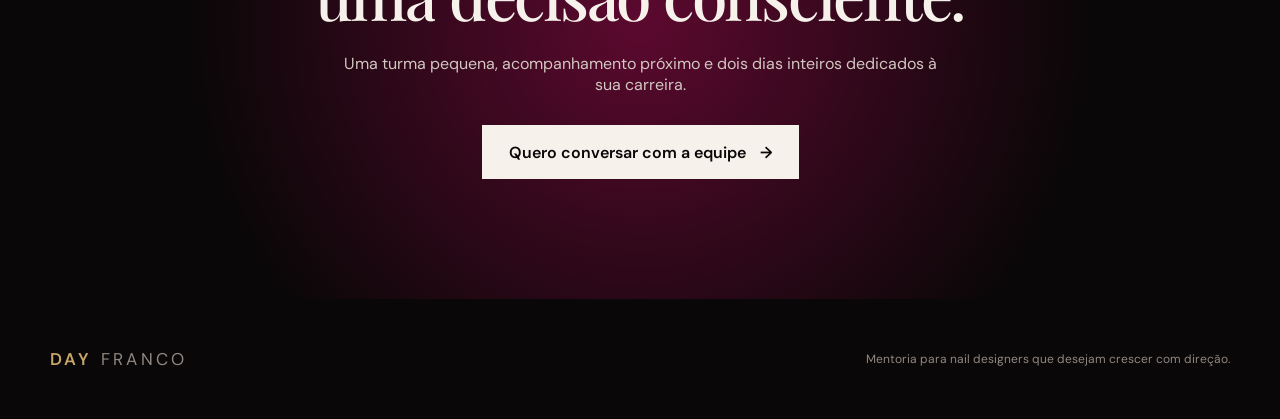
==== commit 77f02a3e: "Hero Day Franco: remove parallax que cortava a cabeca Co-Authored-By: Claude Sonnet 5.5 <noreply@ant" ====
--- a/dayfranco/index.html
+++ b/dayfranco/index.html
@@ -1,4 +1,4 @@
-<!doctype html><html lang="pt-BR"><head><meta charset="utf-8"><meta name="viewport" content="width=device-width,initial-scale=1"><title>Mentoria Day Franco | Nail Designer de Referência</title><meta name="description" content="Mentoria presencial para nail designers que desejam transformar técnica em posicionamento, valor e crescimento."><link rel="preload" as="image" href="/dayfranco/hero-day-franco-face-locked-v1.png"><link rel="stylesheet" href="/dayfranco/styles.css"><link rel="stylesheet" href="/dayfranco/mentor-frame.css"><link rel="stylesheet" href="/dayfranco/menu.css"><link rel="stylesheet" href="/dayfranco/campaign-hero.css"><link rel="stylesheet" href="/dayfranco/motion.css?v=6"><script defer src="/dayfranco/campaign-hero.js"></script><script defer src="/dayfranco/menu.js"></script><script defer src="/dayfranco/motion.js?v=3"></script></head><body><main>
+<!doctype html><html lang="pt-BR"><head><meta charset="utf-8"><meta name="viewport" content="width=device-width,initial-scale=1"><title>Mentoria Day Franco | Nail Designer de Referência</title><meta name="description" content="Mentoria presencial para nail designers que desejam transformar técnica em posicionamento, valor e crescimento."><link rel="preload" as="image" href="/dayfranco/hero-day-franco-face-locked-v1.png"><link rel="stylesheet" href="/dayfranco/styles.css"><link rel="stylesheet" href="/dayfranco/mentor-frame.css"><link rel="stylesheet" href="/dayfranco/menu.css"><link rel="stylesheet" href="/dayfranco/campaign-hero.css"><link rel="stylesheet" href="/dayfranco/motion.css?v=6"><script defer src="/dayfranco/campaign-hero.js"></script><script defer src="/dayfranco/menu.js"></script><script defer src="/dayfranco/motion.js?v=4"></script></head><body><main>
 <section class="hero" id="inicio"><nav class="nav shell"><a class="brand" href="#inicio"><span>DAY</span> FRANCO</a><a href="#mentoria">A mentoria</a></nav><div class="heroCopy shell"><p class="eyebrow">Mentoria presencial · Dourados, MS</p><h1>Transforme sua técnica em uma carreira <em>de referência.</em></h1><p class="lead">Dois dias ao lado de Day Franco para enxergar o seu negócio com clareza, valorizar o que você entrega e construir um novo posicionamento.</p><a class="button" href="#inscricao">Quero conhecer a mentoria <span>↓</span></a></div><figure class="heroPhoto shell"><img src="/dayfranco/hero-day-franco-face-locked-v1.png" alt="Day Franco sentada em uma poltrona, com vestido fúcsia e pernas cruzadas"><figcaption><strong>Day Franco</strong><span>Nail Designer · Formadora · Mentora</span></figcaption></figure></section>
 <section class="application" id="inscricao"><div class="shell applicationGrid"><div><p class="eyebrow left gold">Uma conversa sobre o seu próximo passo</p><h2>Conte um pouco sobre você.</h2><p>Preencha seus dados com tranquilidade. Nossa equipe entra em contato pelo WhatsApp em até duas horas para entender o seu momento e apresentar todos os detalhes.</p><aside><span>Turma intimista</span><strong>Apenas 5 vagas</strong></aside></div><form><label>Nome completo<input name="nome" placeholder="Como podemos chamar você?"></label><label>WhatsApp com DDD<input name="telefone" placeholder="(00) 00000-0000"></label><label>Tempo de experiência<input name="experiencia" placeholder="Há quanto tempo trabalha com nail design?"></label><label>E-mail<input type="email" name="email" placeholder="voce@exemplo.com"></label><button class="button" type="button">Quero receber os detalhes <span>→</span></button><small>Seus dados serão usados apenas para este contato.</small></form></div></section>
 <section class="recognition shell" id="mentoria"><header class="sectionTitle"><p class="eyebrow left gold">Talvez este seja o seu momento</p><h2>Você é boa no que faz.<br>Só precisa fazer o mercado <em>perceber isso.</em></h2></header><div class="signs"><article><span>01</span><p>Você trabalha muito, mas o resultado financeiro não acompanha o seu esforço.</p></article><article><span>02</span><p>Domina a técnica, mas ainda não se sente segura para cobrar mais.</p></article><article><span>03</span><p>Vê outras profissionais crescendo e não sabe o que falta para chegar lá.</p></article><article><span>04</span><p>Quer se posicionar melhor sem interpretar um personagem nas redes sociais.</p></article></div><p class="statement">Nem sempre é sobre aprender mais uma técnica. Muitas vezes, é sobre organizar a experiência, comunicar valor e tomar decisões com direção.</p></section>
